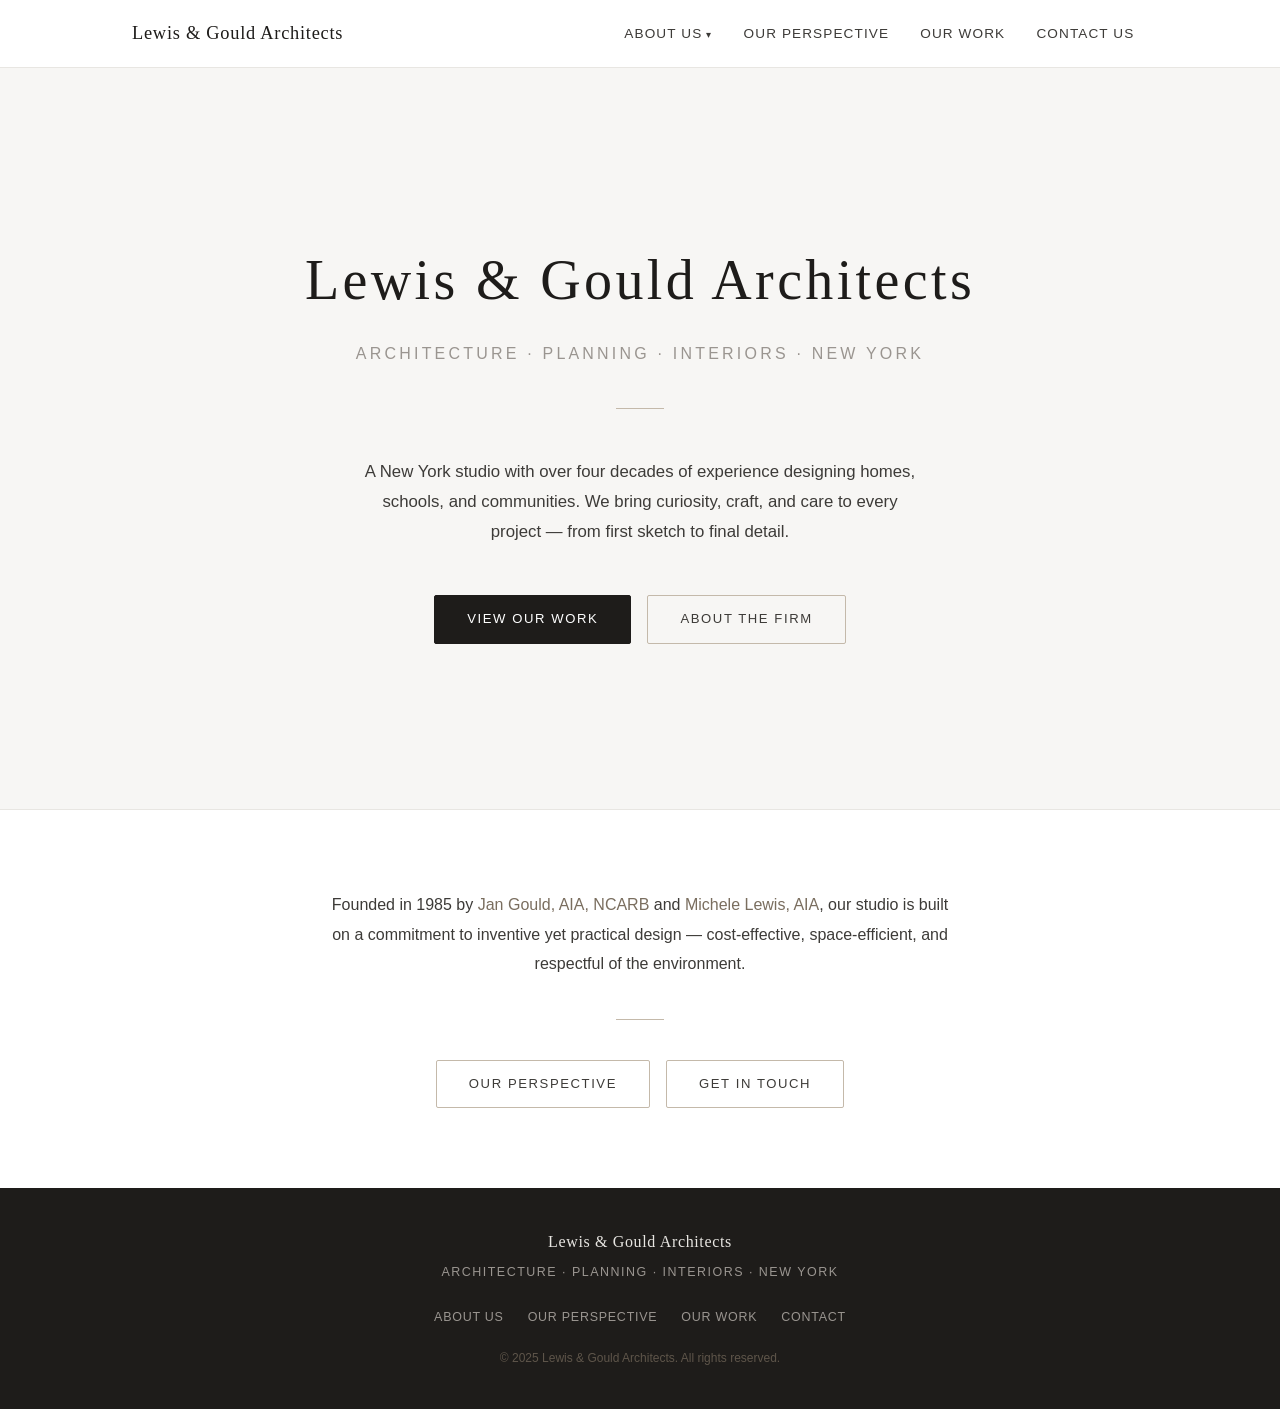
==== index.html @ 7f8e8198 "Initial commit — Lewis & Gould Architects static site" ====
<!DOCTYPE html>
<html lang="en">
<head>
  <meta charset="UTF-8" />
  <meta name="viewport" content="width=device-width, initial-scale=1.0" />
  <title>Lewis &amp; Gould Architects — New York</title>
  <meta name="description" content="Lewis and Gould Architects, Principals Michele Lewis and Jan Gould are registered architects designing in New York City, NY, and Westchester. Specializing in residential and commercial architecture and interior design." />
  <meta name="keywords" content="architecture, architects, new york architects, interior design, residential design, renovation, sustainable design, school design, affordable housing" />
  <link rel="stylesheet" href="css/style.css" />
</head>
<body>

  <!-- ===== HEADER ===== -->
  <header>
    <div class="nav-inner">
      <a href="index.html" class="site-logo">Lewis &amp; Gould Architects</a>

      <!-- Checkbox-hack mobile toggle — no JS required -->
      <input type="checkbox" id="nav-toggle" class="nav-toggle" aria-label="Toggle navigation" />
      <label for="nav-toggle" class="nav-toggle-label" aria-hidden="true">
        <span></span><span></span><span></span>
      </label>

      <nav aria-label="Main navigation">
        <ul>
          <li class="dropdown">
            <a href="aboutus.html" class="dropdown-toggle">About Us</a>
            <ul class="dropdown-menu">
              <li><a href="aboutus.html">Overview</a></li>
              <li><a href="aboutus_jan.html">Jan Gould</a></li>
              <li><a href="aboutus_michele.html">Michele Lewis</a></li>
              <li><a href="aboutus_publications.html">Publications</a></li>
            </ul>
          </li>
          <li><a href="ourperspective.html">Our Perspective</a></li>
          <li><a href="ourwork.html">Our Work</a></li>
          <li><a href="contactus.html">Contact Us</a></li>
        </ul>
      </nav>
    </div>
  </header>

  <!-- ===== HERO ===== -->
  <section class="hero">
    <h1 class="hero-firm-name">Lewis &amp; Gould Architects</h1>
    <p class="hero-tagline">Architecture &middot; Planning &middot; Interiors &middot; New York</p>
    <div class="hero-divider"></div>
    <p class="hero-intro">
      A New York studio with over four decades of experience designing homes, schools,
      and communities. We bring curiosity, craft, and care to every project — from
      first sketch to final detail.
    </p>
    <div class="btn-group">
      <a href="ourwork.html" class="btn btn-primary">View Our Work</a>
      <a href="aboutus.html" class="btn btn-outline">About the Firm</a>
    </div>
  </section>

  <!-- ===== BRIEF INTRO STRIP ===== -->
  <section style="padding: 5rem 2rem; background-color: var(--color-white);">
    <div class="content-block text-center">
      <p>
        Founded in 1985 by <a href="aboutus_jan.html">Jan Gould, AIA, NCARB</a> and
        <a href="aboutus_michele.html">Michele Lewis, AIA</a>, our studio is built on a
        commitment to inventive yet practical design — cost-effective, space-efficient,
        and respectful of the environment.
      </p>
      <div class="section-rule"></div>
      <div class="btn-group">
        <a href="ourperspective.html" class="btn btn-outline">Our Perspective</a>
        <a href="contactus.html" class="btn btn-outline">Get in Touch</a>
      </div>
    </div>
  </section>

  <!-- ===== FOOTER ===== -->
  <footer>
    <div class="footer-inner">
      <p class="footer-firm">Lewis &amp; Gould Architects</p>
      <p class="footer-tagline">Architecture &middot; Planning &middot; Interiors &middot; New York</p>
      <ul class="footer-links">
        <li><a href="aboutus.html">About Us</a></li>
        <li><a href="ourperspective.html">Our Perspective</a></li>
        <li><a href="ourwork.html">Our Work</a></li>
        <li><a href="contactus.html">Contact</a></li>
      </ul>
      <p class="footer-copy">&copy; 2025 Lewis &amp; Gould Architects. All rights reserved.</p>
    </div>
  </footer>

</body>
</html>
---- css/style.css ----
/* ============================================================
   Lewis & Gould Architects — Main Stylesheet
   ============================================================ */

/* ---------- Reset & Base ---------- */
*, *::before, *::after {
  box-sizing: border-box;
  margin: 0;
  padding: 0;
}

:root {
  --color-white:      #ffffff;
  --color-off-white:  #f7f6f4;
  --color-light-gray: #e8e6e2;
  --color-mid-gray:   #9a9590;
  --color-dark-gray:  #3d3b38;
  --color-near-black: #1e1c1a;
  --color-accent:     #7a6e5f;   /* warm muted brown — earthy, architectural */
  --color-accent-lt:  #c4b9aa;

  --font-serif:   'Georgia', 'Times New Roman', serif;
  --font-sans:    'Helvetica Neue', 'Arial', sans-serif;

  --max-width:    1080px;
  --nav-height:   68px;
  --transition:   0.2s ease;
}

html {
  font-size: 16px;
  scroll-behavior: smooth;
}

body {
  font-family: var(--font-sans);
  color: var(--color-dark-gray);
  background-color: var(--color-white);
  line-height: 1.7;
  -webkit-font-smoothing: antialiased;
}

img {
  display: block;
  max-width: 100%;
  height: auto;
}

a {
  color: var(--color-accent);
  text-decoration: none;
  transition: color var(--transition);
}

a:hover {
  color: var(--color-near-black);
}

/* ---------- Layout ---------- */
.container {
  max-width: var(--max-width);
  margin: 0 auto;
  padding: 0 2rem;
}

/* ---------- Header & Navigation ---------- */
header {
  position: sticky;
  top: 0;
  z-index: 100;
  background-color: var(--color-white);
  border-bottom: 1px solid var(--color-light-gray);
  height: var(--nav-height);
}

.nav-inner {
  max-width: var(--max-width);
  margin: 0 auto;
  padding: 0 2rem;
  height: 100%;
  display: flex;
  align-items: center;
  justify-content: space-between;
}

.site-logo {
  font-family: var(--font-serif);
  font-size: 1.15rem;
  font-weight: normal;
  letter-spacing: 0.04em;
  color: var(--color-near-black);
  text-decoration: none;
  white-space: nowrap;
}

.site-logo:hover {
  color: var(--color-accent);
}

/* Main nav */
nav {
  display: flex;
  align-items: center;
  gap: 0.25rem;
}

nav > ul {
  display: flex;
  list-style: none;
  gap: 0.25rem;
  align-items: center;
}

nav > ul > li {
  position: relative;
}

nav > ul > li > a {
  display: block;
  padding: 0.5rem 0.85rem;
  font-size: 0.85rem;
  letter-spacing: 0.08em;
  text-transform: uppercase;
  color: var(--color-dark-gray);
  border-radius: 2px;
  transition: color var(--transition), background-color var(--transition);
}

nav > ul > li > a:hover,
nav > ul > li > a.active {
  color: var(--color-near-black);
  background-color: var(--color-off-white);
}

/* Dropdown */
.dropdown {
  position: relative;
}

.dropdown-toggle::after {
  content: ' ▾';
  font-size: 0.65rem;
  vertical-align: middle;
}

.dropdown-menu {
  display: none;
  position: absolute;
  top: calc(100% + 4px);
  left: 0;
  background-color: var(--color-white);
  border: 1px solid var(--color-light-gray);
  border-radius: 3px;
  min-width: 160px;
  box-shadow: 0 4px 16px rgba(0,0,0,0.08);
  list-style: none;
  z-index: 200;
  padding: 0.35rem 0;
}

.dropdown-menu li a {
  display: block;
  padding: 0.5rem 1rem;
  font-size: 0.82rem;
  letter-spacing: 0.05em;
  text-transform: uppercase;
  color: var(--color-dark-gray);
  white-space: nowrap;
  transition: background-color var(--transition);
}

.dropdown-menu li a:hover {
  background-color: var(--color-off-white);
  color: var(--color-near-black);
}

/* Show dropdown on hover via CSS — no JS needed */
.dropdown:hover .dropdown-menu,
.dropdown:focus-within .dropdown-menu {
  display: block;
}

/* Mobile menu toggle (checkbox hack) */
.nav-toggle {
  display: none;
}

.nav-toggle-label {
  display: none;
  cursor: pointer;
  flex-direction: column;
  gap: 5px;
  padding: 6px;
}

.nav-toggle-label span {
  display: block;
  width: 24px;
  height: 2px;
  background-color: var(--color-dark-gray);
  transition: transform var(--transition), opacity var(--transition);
}

/* ---------- Page Hero (home) ---------- */
.hero {
  display: flex;
  flex-direction: column;
  align-items: center;
  justify-content: center;
  text-align: center;
  min-height: calc(90vh - var(--nav-height));
  padding: 4rem 2rem;
  background-color: var(--color-off-white);
  border-bottom: 1px solid var(--color-light-gray);
}

.hero-firm-name {
  font-family: var(--font-serif);
  font-size: clamp(2rem, 5vw, 3.5rem);
  font-weight: normal;
  letter-spacing: 0.06em;
  color: var(--color-near-black);
  margin-bottom: 0.75rem;
}

.hero-tagline {
  font-size: clamp(0.85rem, 2vw, 1rem);
  letter-spacing: 0.2em;
  text-transform: uppercase;
  color: var(--color-mid-gray);
  margin-bottom: 2.5rem;
}

.hero-intro {
  max-width: 560px;
  font-size: 1.05rem;
  color: var(--color-dark-gray);
  margin-bottom: 3rem;
  line-height: 1.8;
}

.hero-divider {
  width: 48px;
  height: 1px;
  background-color: var(--color-accent-lt);
  margin: 0 auto 3rem;
}

.btn-group {
  display: flex;
  gap: 1rem;
  flex-wrap: wrap;
  justify-content: center;
}

.btn {
  display: inline-block;
  padding: 0.75rem 2rem;
  font-size: 0.82rem;
  letter-spacing: 0.12em;
  text-transform: uppercase;
  border-radius: 2px;
  transition: background-color var(--transition), color var(--transition), border-color var(--transition);
}

.btn-primary {
  background-color: var(--color-near-black);
  color: var(--color-white);
  border: 1px solid var(--color-near-black);
}

.btn-primary:hover {
  background-color: var(--color-accent);
  border-color: var(--color-accent);
  color: var(--color-white);
}

.btn-outline {
  background-color: transparent;
  color: var(--color-dark-gray);
  border: 1px solid var(--color-accent-lt);
}

.btn-outline:hover {
  border-color: var(--color-dark-gray);
  color: var(--color-near-black);
}

/* ---------- Page Header (interior pages) ---------- */
.page-header {
  padding: 4rem 2rem 3rem;
  background-color: var(--color-off-white);
  border-bottom: 1px solid var(--color-light-gray);
  text-align: center;
}

.page-header h1 {
  font-family: var(--font-serif);
  font-size: clamp(1.6rem, 4vw, 2.5rem);
  font-weight: normal;
  letter-spacing: 0.04em;
  color: var(--color-near-black);
  margin-bottom: 0.5rem;
}

.page-header .subtitle {
  font-size: 0.85rem;
  letter-spacing: 0.14em;
  text-transform: uppercase;
  color: var(--color-mid-gray);
}

/* ---------- Main Content ---------- */
main {
  padding: 4rem 0;
}

.content-block {
  max-width: 700px;
  margin: 0 auto;
  padding: 0 2rem;
}

.content-block p {
  margin-bottom: 1.4rem;
  font-size: 1rem;
  line-height: 1.85;
}

.content-block p:last-child {
  margin-bottom: 0;
}

.content-block .attribution {
  font-style: italic;
  color: var(--color-mid-gray);
  margin-top: 2rem;
  font-size: 0.95rem;
}

.section-rule {
  width: 48px;
  height: 1px;
  background-color: var(--color-accent-lt);
  margin: 2.5rem auto;
}

/* ---------- About Sub-nav ---------- */
.sub-nav {
  background-color: var(--color-white);
  border-bottom: 1px solid var(--color-light-gray);
  padding: 0 2rem;
}

.sub-nav ul {
  display: flex;
  list-style: none;
  gap: 0;
  max-width: var(--max-width);
  margin: 0 auto;
  overflow-x: auto;
}

.sub-nav ul li a {
  display: block;
  padding: 0.85rem 1.1rem;
  font-size: 0.8rem;
  letter-spacing: 0.08em;
  text-transform: uppercase;
  color: var(--color-mid-gray);
  border-bottom: 2px solid transparent;
  white-space: nowrap;
  transition: color var(--transition), border-color var(--transition);
}

.sub-nav ul li a:hover,
.sub-nav ul li a.active {
  color: var(--color-near-black);
  border-bottom-color: var(--color-accent);
}

/* ---------- Bio Page ---------- */
.bio-layout {
  display: grid;
  grid-template-columns: 260px 1fr;
  gap: 3rem;
  max-width: var(--max-width);
  margin: 0 auto;
  padding: 0 2rem;
}

.bio-photo img {
  width: 100%;
  aspect-ratio: 3 / 4;
  object-fit: cover;
  background-color: var(--color-light-gray);
}

.bio-photo .photo-placeholder {
  width: 100%;
  aspect-ratio: 3 / 4;
  background-color: var(--color-light-gray);
  display: flex;
  align-items: center;
  justify-content: center;
  color: var(--color-mid-gray);
  font-size: 0.8rem;
  letter-spacing: 0.06em;
  text-align: center;
  padding: 1rem;
}

.bio-text h2 {
  font-family: var(--font-serif);
  font-size: 1.6rem;
  font-weight: normal;
  color: var(--color-near-black);
  margin-bottom: 0.25rem;
}

.bio-text .bio-title {
  font-size: 0.82rem;
  letter-spacing: 0.12em;
  text-transform: uppercase;
  color: var(--color-mid-gray);
  margin-bottom: 2rem;
}

.bio-text p {
  font-size: 1rem;
  line-height: 1.85;
  margin-bottom: 1.2rem;
  color: var(--color-dark-gray);
}

.placeholder-note {
  font-style: italic;
  color: var(--color-mid-gray);
}

/* ---------- Portfolio Grid ---------- */
.portfolio-note {
  text-align: center;
  font-style: italic;
  color: var(--color-mid-gray);
  margin-bottom: 2.5rem;
  font-size: 0.95rem;
}

.portfolio-grid {
  display: grid;
  grid-template-columns: repeat(3, 1fr);
  gap: 1.5rem;
  max-width: var(--max-width);
  margin: 0 auto;
  padding: 0 2rem;
}

.portfolio-item {
  display: flex;
  flex-direction: column;
}

.portfolio-item img {
  width: 100%;
  aspect-ratio: 4 / 3;
  object-fit: cover;
  background-color: var(--color-light-gray);
  transition: opacity var(--transition);
}

.portfolio-item img:hover {
  opacity: 0.88;
}

.img-placeholder {
  width: 100%;
  aspect-ratio: 4 / 3;
  background-color: var(--color-light-gray);
  display: flex;
  align-items: center;
  justify-content: center;
  color: var(--color-mid-gray);
  font-size: 0.75rem;
  letter-spacing: 0.04em;
}

.portfolio-caption {
  padding: 0.75rem 0 0;
}

.portfolio-caption .project-name {
  font-size: 0.88rem;
  font-weight: 600;
  color: var(--color-near-black);
  letter-spacing: 0.02em;
  margin-bottom: 0.15rem;
}

.portfolio-caption .project-type {
  font-size: 0.78rem;
  letter-spacing: 0.06em;
  text-transform: uppercase;
  color: var(--color-mid-gray);
}

/* ---------- Contact Page ---------- */
.contact-layout {
  display: grid;
  grid-template-columns: 1fr 1.6fr;
  gap: 4rem;
  max-width: var(--max-width);
  margin: 0 auto;
  padding: 0 2rem;
}

.contact-info h2 {
  font-family: var(--font-serif);
  font-size: 1.3rem;
  font-weight: normal;
  color: var(--color-near-black);
  margin-bottom: 1.2rem;
}

.contact-info address {
  font-style: normal;
  font-size: 0.95rem;
  line-height: 1.9;
  color: var(--color-dark-gray);
}

.contact-info .contact-note {
  margin-top: 1.5rem;
  font-size: 0.88rem;
  color: var(--color-mid-gray);
  font-style: italic;
}

/* Form */
.contact-form {
  display: flex;
  flex-direction: column;
  gap: 1.1rem;
}

.form-group {
  display: flex;
  flex-direction: column;
  gap: 0.35rem;
}

.form-group label {
  font-size: 0.78rem;
  letter-spacing: 0.1em;
  text-transform: uppercase;
  color: var(--color-mid-gray);
}

.form-group input,
.form-group textarea,
.form-group select {
  width: 100%;
  padding: 0.7rem 0.9rem;
  font-family: var(--font-sans);
  font-size: 0.95rem;
  color: var(--color-near-black);
  background-color: var(--color-white);
  border: 1px solid var(--color-light-gray);
  border-radius: 2px;
  outline: none;
  transition: border-color var(--transition);
}

.form-group input:focus,
.form-group textarea:focus {
  border-color: var(--color-accent);
}

.form-group textarea {
  min-height: 160px;
  resize: vertical;
}

.form-submit-area {
  display: flex;
  align-items: center;
  gap: 1.5rem;
  flex-wrap: wrap;
}

.form-note {
  font-size: 0.8rem;
  color: var(--color-mid-gray);
  font-style: italic;
}

/* ---------- Footer ---------- */
footer {
  background-color: var(--color-near-black);
  color: var(--color-mid-gray);
  padding: 2.5rem 2rem;
  text-align: center;
}

.footer-inner {
  max-width: var(--max-width);
  margin: 0 auto;
}

footer .footer-firm {
  font-family: var(--font-serif);
  font-size: 1rem;
  color: var(--color-light-gray);
  margin-bottom: 0.4rem;
  letter-spacing: 0.04em;
}

footer .footer-tagline {
  font-size: 0.78rem;
  letter-spacing: 0.12em;
  text-transform: uppercase;
  color: var(--color-mid-gray);
  margin-bottom: 1.2rem;
}

footer .footer-links {
  display: flex;
  justify-content: center;
  gap: 1.5rem;
  list-style: none;
  flex-wrap: wrap;
  margin-bottom: 1.2rem;
}

footer .footer-links a {
  font-size: 0.78rem;
  letter-spacing: 0.06em;
  text-transform: uppercase;
  color: var(--color-mid-gray);
  transition: color var(--transition);
}

footer .footer-links a:hover {
  color: var(--color-light-gray);
}

footer .footer-copy {
  font-size: 0.75rem;
  color: var(--color-accent);
  opacity: 0.7;
}

/* ---------- Utility ---------- */
.text-center { text-align: center; }

.mt-1 { margin-top: 0.5rem; }
.mt-2 { margin-top: 1rem; }
.mt-3 { margin-top: 1.5rem; }
.mt-4 { margin-top: 2rem; }

/* ---------- Responsive ---------- */
@media (max-width: 768px) {
  /* Mobile nav */
  .nav-toggle-label {
    display: flex;
  }

  nav {
    position: absolute;
    top: var(--nav-height);
    left: 0;
    right: 0;
    background-color: var(--color-white);
    border-bottom: 1px solid var(--color-light-gray);
    padding: 0.5rem 0 1rem;
    display: none;
    flex-direction: column;
    align-items: stretch;
    box-shadow: 0 4px 16px rgba(0,0,0,0.06);
  }

  .nav-toggle:checked ~ nav {
    display: flex;
  }

  nav > ul {
    flex-direction: column;
    gap: 0;
    width: 100%;
  }

  nav > ul > li > a {
    padding: 0.75rem 1.5rem;
    border-radius: 0;
  }

  /* Mobile dropdown — always show */
  .dropdown-menu {
    display: block;
    position: static;
    border: none;
    box-shadow: none;
    border-left: 2px solid var(--color-light-gray);
    margin-left: 2rem;
    padding: 0;
    background: transparent;
    min-width: 0;
  }

  .dropdown-menu li a {
    padding: 0.5rem 1rem;
    font-size: 0.8rem;
  }

  /* Bio layout stacks */
  .bio-layout {
    grid-template-columns: 1fr;
  }

  .bio-photo img,
  .bio-photo .photo-placeholder {
    max-width: 260px;
  }

  /* Portfolio: 1 column on mobile */
  .portfolio-grid {
    grid-template-columns: 1fr;
  }

  /* Contact: stacks */
  .contact-layout {
    grid-template-columns: 1fr;
    gap: 2.5rem;
  }

  /* Sub-nav scrollable */
  .sub-nav ul {
    flex-wrap: nowrap;
  }
}

@media (min-width: 769px) and (max-width: 1024px) {
  /* Portfolio: 2 columns on tablet */
  .portfolio-grid {
    grid-template-columns: repeat(2, 1fr);
  }
}
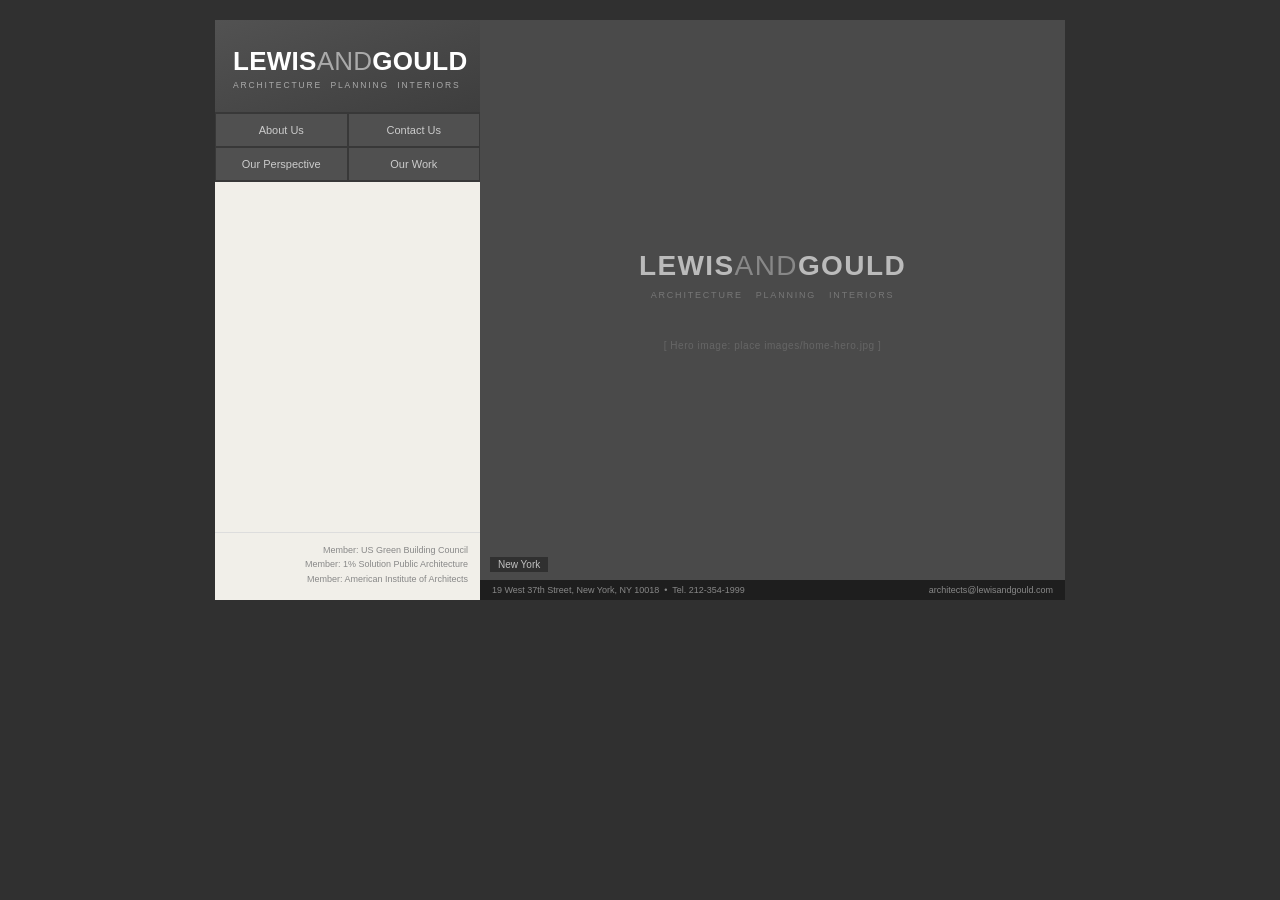
==== commit 9b4dec13: "[UPDATE] Align designs" ====
--- a/index.html
+++ b/index.html
@@ -3,90 +3,64 @@
 <head>
   <meta charset="UTF-8" />
   <meta name="viewport" content="width=device-width, initial-scale=1.0" />
-  <title>Lewis &amp; Gould Architects — New York</title>
+  <title>Lewis and Gould Architects: Architecture, Planning, Interiors: New York, NY, USA, Manhattan, Westchester, New York Architects</title>
   <meta name="description" content="Lewis and Gould Architects, Principals Michele Lewis and Jan Gould are registered architects designing in New York City, NY, and Westchester. Specializing in residential and commercial architecture and interior design." />
-  <meta name="keywords" content="architecture, architects, new york architects, interior design, residential design, renovation, sustainable design, school design, affordable housing" />
+  <meta name="keywords" content="architecture, architects, new york architects, architectural firm, new york, preservation, design, urban planning, interior design, residential design, house design, houses, building, corporate architecture, interiors, master planning, sustainable, sustainability, green design, problem solving, attention to detail" />
   <link rel="stylesheet" href="css/style.css" />
 </head>
 <body>
 
-  <!-- ===== HEADER ===== -->
-  <header>
-    <div class="nav-inner">
-      <a href="index.html" class="site-logo">Lewis &amp; Gould Architects</a>
+<div class="site-wrapper">
 
-      <!-- Checkbox-hack mobile toggle — no JS required -->
-      <input type="checkbox" id="nav-toggle" class="nav-toggle" aria-label="Toggle navigation" />
-      <label for="nav-toggle" class="nav-toggle-label" aria-hidden="true">
-        <span></span><span></span><span></span>
-      </label>
+  <!-- ===== SIDEBAR ===== -->
+  <aside class="sidebar">
+    <div class="logo-area">
+      <a href="index.html" class="logo-link">
+        <div class="logo-wordmark"><span class="logo-lewis">LEWIS</span><span class="logo-and">AND</span><span class="logo-gould">GOULD</span></div>
+        <div class="logo-sub">Architecture&nbsp;&nbsp;Planning&nbsp;&nbsp;Interiors</div>
+      </a>
+    </div>
 
-      <nav aria-label="Main navigation">
-        <ul>
-          <li class="dropdown">
-            <a href="aboutus.html" class="dropdown-toggle">About Us</a>
-            <ul class="dropdown-menu">
-              <li><a href="aboutus.html">Overview</a></li>
-              <li><a href="aboutus_jan.html">Jan Gould</a></li>
-              <li><a href="aboutus_michele.html">Michele Lewis</a></li>
-              <li><a href="aboutus_publications.html">Publications</a></li>
-            </ul>
-          </li>
-          <li><a href="ourperspective.html">Our Perspective</a></li>
-          <li><a href="ourwork.html">Our Work</a></li>
-          <li><a href="contactus.html">Contact Us</a></li>
-        </ul>
-      </nav>
+    <nav class="main-nav" aria-label="Main">
+      <a href="aboutus.html">About Us</a>
+      <a href="contactus.html">Contact Us</a>
+      <a href="ourperspective.html">Our Perspective</a>
+      <a href="ourwork.html">Our Work</a>
+    </nav>
+
+    <div class="sub-nav"><!-- no sub-nav on home --></div>
+
+    <div class="sidebar-bottom">
+      Member: US Green Building Council<br />
+      Member: 1% Solution Public Architecture<br />
+      Member: American Institute of Architects
     </div>
-  </header>
+  </aside>
 
-  <!-- ===== HERO ===== -->
-  <section class="hero">
-    <h1 class="hero-firm-name">Lewis &amp; Gould Architects</h1>
-    <p class="hero-tagline">Architecture &middot; Planning &middot; Interiors &middot; New York</p>
-    <div class="hero-divider"></div>
-    <p class="hero-intro">
-      A New York studio with over four decades of experience designing homes, schools,
-      and communities. We bring curiosity, craft, and care to every project — from
-      first sketch to final detail.
-    </p>
-    <div class="btn-group">
-      <a href="ourwork.html" class="btn btn-primary">View Our Work</a>
-      <a href="aboutus.html" class="btn btn-outline">About the Firm</a>
+  <!-- ===== MAIN CONTENT ===== -->
+  <main class="main-content">
+
+    <div class="hero-panel">
+      <!-- Drop your hero image here as images/home-hero.jpg -->
+      <img src="images/home-hero.jpg" alt="Lewis and Gould Architects — New York"
+           onerror="this.style.display='none';this.nextElementSibling.style.display='flex'" />
+      <div class="hero-img-placeholder" style="display:none;">
+        <div style="text-align:center;">
+          <p style="font-size:28px; font-weight:bold; color:#bbb; letter-spacing:0.05em; margin-bottom:8px;">LEWIS<span style="font-weight:400;color:#888;">AND</span>GOULD</p>
+          <p style="font-size:9px; letter-spacing:0.2em; color:#777; text-transform:uppercase;">Architecture &nbsp; Planning &nbsp; Interiors</p>
+          <p style="margin-top:40px; font-size:10px; color:#666;">[ Hero image: place images/home-hero.jpg ]</p>
+        </div>
+      </div>
+      <div class="hero-caption">New York</div>
     </div>
-  </section>
 
-  <!-- ===== BRIEF INTRO STRIP ===== -->
-  <section style="padding: 5rem 2rem; background-color: var(--color-white);">
-    <div class="content-block text-center">
-      <p>
-        Founded in 1985 by <a href="aboutus_jan.html">Jan Gould, AIA, NCARB</a> and
-        <a href="aboutus_michele.html">Michele Lewis, AIA</a>, our studio is built on a
-        commitment to inventive yet practical design — cost-effective, space-efficient,
-        and respectful of the environment.
-      </p>
-      <div class="section-rule"></div>
-      <div class="btn-group">
-        <a href="ourperspective.html" class="btn btn-outline">Our Perspective</a>
-        <a href="contactus.html" class="btn btn-outline">Get in Touch</a>
-      </div>
-    </div>
-  </section>
+    <footer class="site-footer">
+      <p>19 West 37th Street, New York, NY 10018 &nbsp;&bull;&nbsp; Tel. 212-354-1999</p>
+      <p><a href="mailto:architects@lewisandgould.com">architects@lewisandgould.com</a></p>
+    </footer>
 
-  <!-- ===== FOOTER ===== -->
-  <footer>
-    <div class="footer-inner">
-      <p class="footer-firm">Lewis &amp; Gould Architects</p>
-      <p class="footer-tagline">Architecture &middot; Planning &middot; Interiors &middot; New York</p>
-      <ul class="footer-links">
-        <li><a href="aboutus.html">About Us</a></li>
-        <li><a href="ourperspective.html">Our Perspective</a></li>
-        <li><a href="ourwork.html">Our Work</a></li>
-        <li><a href="contactus.html">Contact</a></li>
-      </ul>
-      <p class="footer-copy">&copy; 2025 Lewis &amp; Gould Architects. All rights reserved.</p>
-    </div>
-  </footer>
+  </main>
 
+</div>
 </body>
 </html>
--- a/css/style.css
+++ b/css/style.css
@@ -1,747 +1,455 @@
 /* ============================================================
-   Lewis & Gould Architects — Main Stylesheet
+   Lewis & Gould Architects — Stylesheet (matches original site)
    ============================================================ */
 
-/* ---------- Reset & Base ---------- */
-*, *::before, *::after {
-  box-sizing: border-box;
-  margin: 0;
-  padding: 0;
-}
-
+*, *::before, *::after { box-sizing: border-box; margin: 0; padding: 0; }
+
+/* ---------- Variables ---------- */
 :root {
-  --color-white:      #ffffff;
-  --color-off-white:  #f7f6f4;
-  --color-light-gray: #e8e6e2;
-  --color-mid-gray:   #9a9590;
-  --color-dark-gray:  #3d3b38;
-  --color-near-black: #1e1c1a;
-  --color-accent:     #7a6e5f;   /* warm muted brown — earthy, architectural */
-  --color-accent-lt:  #c4b9aa;
-
-  --font-serif:   'Georgia', 'Times New Roman', serif;
-  --font-sans:    'Helvetica Neue', 'Arial', sans-serif;
-
-  --max-width:    1080px;
-  --nav-height:   68px;
-  --transition:   0.2s ease;
-}
-
-html {
-  font-size: 16px;
-  scroll-behavior: smooth;
+  --bg:            #303030;
+  --sidebar-bg:    #424242;
+  --logo-bg:       #4a4a4a;
+  --nav-bg:        #505050;
+  --nav-active-bg: #686868;
+  --nav-border:    #383838;
+  --subnav-bg:     #f1efe9;
+  --subnav-text:   #666666;
+  --subnav-active: #333333;
+  --panel-bg:      #c8dce6;
+  --panel-text:    #444444;
+  --font:          Arial, Helvetica, sans-serif;
+  --sidebar-w:     265px;
+}
+
+html, body {
+  height: 100%;
+  font-family: var(--font);
+  background-color: var(--bg);
+  color: var(--panel-text);
+  -webkit-font-smoothing: antialiased;
 }
 
 body {
-  font-family: var(--font-sans);
-  color: var(--color-dark-gray);
-  background-color: var(--color-white);
-  line-height: 1.7;
-  -webkit-font-smoothing: antialiased;
-}
-
-img {
+  display: flex;
+  justify-content: center;
+  align-items: flex-start;
+  min-height: 100vh;
+  padding: 20px 0;
+}
+
+a { text-decoration: none; }
+
+img { display: block; }
+
+/* ---------- Site wrapper ---------- */
+.site-wrapper {
+  width: 850px;
+  display: flex;
+  min-height: 580px;
+  background-color: var(--sidebar-bg);
+}
+
+/* ================================================
+   SIDEBAR
+   ================================================ */
+.sidebar {
+  width: var(--sidebar-w);
+  flex-shrink: 0;
+  display: flex;
+  flex-direction: column;
+  background-color: var(--sidebar-bg);
+}
+
+/* --- Logo --- */
+.logo-area {
+  background: linear-gradient(160deg, #525252 0%, #464646 60%, #3e3e3e 100%);
+  padding: 28px 18px 22px;
+  flex-shrink: 0;
+}
+
+.logo-link {
   display: block;
-  max-width: 100%;
-  height: auto;
-}
-
-a {
-  color: var(--color-accent);
-  text-decoration: none;
-  transition: color var(--transition);
-}
-
-a:hover {
-  color: var(--color-near-black);
-}
-
-/* ---------- Layout ---------- */
-.container {
-  max-width: var(--max-width);
-  margin: 0 auto;
-  padding: 0 2rem;
-}
-
-/* ---------- Header & Navigation ---------- */
-header {
-  position: sticky;
-  top: 0;
-  z-index: 100;
-  background-color: var(--color-white);
-  border-bottom: 1px solid var(--color-light-gray);
-  height: var(--nav-height);
-}
-
-.nav-inner {
-  max-width: var(--max-width);
-  margin: 0 auto;
-  padding: 0 2rem;
-  height: 100%;
-  display: flex;
-  align-items: center;
-  justify-content: space-between;
-}
-
-.site-logo {
-  font-family: var(--font-serif);
-  font-size: 1.15rem;
-  font-weight: normal;
-  letter-spacing: 0.04em;
-  color: var(--color-near-black);
-  text-decoration: none;
-  white-space: nowrap;
-}
-
-.site-logo:hover {
-  color: var(--color-accent);
-}
-
-/* Main nav */
-nav {
-  display: flex;
-  align-items: center;
-  gap: 0.25rem;
-}
-
-nav > ul {
-  display: flex;
-  list-style: none;
-  gap: 0.25rem;
-  align-items: center;
-}
-
-nav > ul > li {
-  position: relative;
-}
-
-nav > ul > li > a {
-  display: block;
-  padding: 0.5rem 0.85rem;
-  font-size: 0.85rem;
-  letter-spacing: 0.08em;
+  line-height: 1;
+}
+
+.logo-wordmark {
+  font-size: 26px;
+  font-weight: bold;
+  letter-spacing: 0.01em;
+  color: #fff;
+  line-height: 1;
+}
+
+.logo-and {
+  font-weight: 400;
+  color: #aaa;
+}
+
+.logo-sub {
+  font-size: 8.5px;
+  letter-spacing: 0.22em;
+  color: #aaa;
+  margin-top: 7px;
   text-transform: uppercase;
-  color: var(--color-dark-gray);
-  border-radius: 2px;
-  transition: color var(--transition), background-color var(--transition);
-}
-
-nav > ul > li > a:hover,
-nav > ul > li > a.active {
-  color: var(--color-near-black);
-  background-color: var(--color-off-white);
-}
-
-/* Dropdown */
-.dropdown {
-  position: relative;
-}
-
-.dropdown-toggle::after {
-  content: ' ▾';
-  font-size: 0.65rem;
-  vertical-align: middle;
-}
-
-.dropdown-menu {
-  display: none;
-  position: absolute;
-  top: calc(100% + 4px);
-  left: 0;
-  background-color: var(--color-white);
-  border: 1px solid var(--color-light-gray);
-  border-radius: 3px;
-  min-width: 160px;
-  box-shadow: 0 4px 16px rgba(0,0,0,0.08);
-  list-style: none;
-  z-index: 200;
-  padding: 0.35rem 0;
-}
-
-.dropdown-menu li a {
-  display: block;
-  padding: 0.5rem 1rem;
-  font-size: 0.82rem;
-  letter-spacing: 0.05em;
-  text-transform: uppercase;
-  color: var(--color-dark-gray);
-  white-space: nowrap;
-  transition: background-color var(--transition);
-}
-
-.dropdown-menu li a:hover {
-  background-color: var(--color-off-white);
-  color: var(--color-near-black);
-}
-
-/* Show dropdown on hover via CSS — no JS needed */
-.dropdown:hover .dropdown-menu,
-.dropdown:focus-within .dropdown-menu {
-  display: block;
-}
-
-/* Mobile menu toggle (checkbox hack) */
-.nav-toggle {
-  display: none;
-}
-
-.nav-toggle-label {
-  display: none;
-  cursor: pointer;
-  flex-direction: column;
-  gap: 5px;
-  padding: 6px;
-}
-
-.nav-toggle-label span {
-  display: block;
-  width: 24px;
-  height: 2px;
-  background-color: var(--color-dark-gray);
-  transition: transform var(--transition), opacity var(--transition);
-}
-
-/* ---------- Page Hero (home) ---------- */
-.hero {
-  display: flex;
-  flex-direction: column;
+}
+
+/* --- Main 2×2 nav grid --- */
+.main-nav {
+  display: grid;
+  grid-template-columns: 1fr 1fr;
+  border-top: 1px solid var(--nav-border);
+  border-bottom: 1px solid var(--nav-border);
+  flex-shrink: 0;
+}
+
+.main-nav a {
+  display: flex;
   align-items: center;
   justify-content: center;
+  padding: 10px 5px;
+  font-size: 11px;
+  color: #ccc;
+  background-color: var(--nav-bg);
+  border: 1px solid var(--nav-border);
   text-align: center;
-  min-height: calc(90vh - var(--nav-height));
-  padding: 4rem 2rem;
-  background-color: var(--color-off-white);
-  border-bottom: 1px solid var(--color-light-gray);
-}
-
-.hero-firm-name {
-  font-family: var(--font-serif);
-  font-size: clamp(2rem, 5vw, 3.5rem);
-  font-weight: normal;
-  letter-spacing: 0.06em;
-  color: var(--color-near-black);
-  margin-bottom: 0.75rem;
-}
-
-.hero-tagline {
-  font-size: clamp(0.85rem, 2vw, 1rem);
-  letter-spacing: 0.2em;
-  text-transform: uppercase;
-  color: var(--color-mid-gray);
-  margin-bottom: 2.5rem;
-}
-
-.hero-intro {
-  max-width: 560px;
-  font-size: 1.05rem;
-  color: var(--color-dark-gray);
-  margin-bottom: 3rem;
-  line-height: 1.8;
-}
-
-.hero-divider {
-  width: 48px;
-  height: 1px;
-  background-color: var(--color-accent-lt);
-  margin: 0 auto 3rem;
-}
-
-.btn-group {
-  display: flex;
-  gap: 1rem;
-  flex-wrap: wrap;
-  justify-content: center;
-}
-
-.btn {
-  display: inline-block;
-  padding: 0.75rem 2rem;
-  font-size: 0.82rem;
-  letter-spacing: 0.12em;
-  text-transform: uppercase;
-  border-radius: 2px;
-  transition: background-color var(--transition), color var(--transition), border-color var(--transition);
-}
-
-.btn-primary {
-  background-color: var(--color-near-black);
-  color: var(--color-white);
-  border: 1px solid var(--color-near-black);
-}
-
-.btn-primary:hover {
-  background-color: var(--color-accent);
-  border-color: var(--color-accent);
-  color: var(--color-white);
-}
-
-.btn-outline {
-  background-color: transparent;
-  color: var(--color-dark-gray);
-  border: 1px solid var(--color-accent-lt);
-}
-
-.btn-outline:hover {
-  border-color: var(--color-dark-gray);
-  color: var(--color-near-black);
-}
-
-/* ---------- Page Header (interior pages) ---------- */
-.page-header {
-  padding: 4rem 2rem 3rem;
-  background-color: var(--color-off-white);
-  border-bottom: 1px solid var(--color-light-gray);
-  text-align: center;
-}
-
-.page-header h1 {
-  font-family: var(--font-serif);
-  font-size: clamp(1.6rem, 4vw, 2.5rem);
-  font-weight: normal;
-  letter-spacing: 0.04em;
-  color: var(--color-near-black);
-  margin-bottom: 0.5rem;
-}
-
-.page-header .subtitle {
-  font-size: 0.85rem;
-  letter-spacing: 0.14em;
-  text-transform: uppercase;
-  color: var(--color-mid-gray);
-}
-
-/* ---------- Main Content ---------- */
-main {
-  padding: 4rem 0;
-}
-
-.content-block {
-  max-width: 700px;
-  margin: 0 auto;
-  padding: 0 2rem;
-}
-
-.content-block p {
-  margin-bottom: 1.4rem;
-  font-size: 1rem;
-  line-height: 1.85;
-}
-
-.content-block p:last-child {
-  margin-bottom: 0;
-}
-
-.content-block .attribution {
-  font-style: italic;
-  color: var(--color-mid-gray);
-  margin-top: 2rem;
-  font-size: 0.95rem;
-}
-
-.section-rule {
-  width: 48px;
-  height: 1px;
-  background-color: var(--color-accent-lt);
-  margin: 2.5rem auto;
-}
-
-/* ---------- About Sub-nav ---------- */
+  transition: background 0.15s, color 0.15s;
+}
+
+.main-nav a:hover {
+  background-color: #606060;
+  color: #fff;
+}
+
+.main-nav a.active {
+  background-color: var(--nav-active-bg);
+  color: #fff;
+  font-weight: bold;
+}
+
+/* --- Sub-nav (cream section) --- */
 .sub-nav {
-  background-color: var(--color-white);
-  border-bottom: 1px solid var(--color-light-gray);
-  padding: 0 2rem;
+  background-color: var(--subnav-bg);
+  flex: 1;
+  padding: 10px 0 6px;
 }
 
 .sub-nav ul {
-  display: flex;
   list-style: none;
-  gap: 0;
-  max-width: var(--max-width);
-  margin: 0 auto;
-  overflow-x: auto;
+}
+
+.sub-nav ul li {
+  line-height: 1;
 }
 
 .sub-nav ul li a {
   display: block;
-  padding: 0.85rem 1.1rem;
-  font-size: 0.8rem;
-  letter-spacing: 0.08em;
-  text-transform: uppercase;
-  color: var(--color-mid-gray);
-  border-bottom: 2px solid transparent;
-  white-space: nowrap;
-  transition: color var(--transition), border-color var(--transition);
-}
-
-.sub-nav ul li a:hover,
+  padding: 5px 14px 5px 6px;
+  font-size: 11px;
+  color: var(--subnav-text);
+  text-align: right;
+  transition: color 0.1s;
+}
+
+.sub-nav ul li a:hover {
+  color: #333;
+  text-decoration: underline;
+}
+
 .sub-nav ul li a.active {
-  color: var(--color-near-black);
-  border-bottom-color: var(--color-accent);
-}
-
-/* ---------- Bio Page ---------- */
-.bio-layout {
-  display: grid;
-  grid-template-columns: 260px 1fr;
-  gap: 3rem;
-  max-width: var(--max-width);
-  margin: 0 auto;
-  padding: 0 2rem;
-}
-
-.bio-photo img {
+  color: var(--subnav-active);
+  font-weight: bold;
+}
+
+/* Indented sub-items */
+.sub-nav ul li.sub-item a {
+  font-size: 10px;
+  color: #888;
+  padding-right: 22px;
+}
+
+.sub-nav ul li.sub-item a:hover {
+  color: #555;
+}
+
+/* Section label (not a link) */
+.sub-nav .section-label {
+  display: block;
+  padding: 5px 14px 5px 6px;
+  font-size: 11px;
+  color: var(--subnav-active);
+  font-weight: bold;
+  text-align: right;
+}
+
+/* --- Sidebar membership logos area --- */
+.sidebar-bottom {
+  background-color: var(--subnav-bg);
+  padding: 10px 12px 14px;
+  border-top: 1px solid #ddd;
+  text-align: right;
+  font-size: 9px;
+  color: #888;
+  line-height: 1.6;
+}
+
+/* ================================================
+   MAIN CONTENT AREA
+   ================================================ */
+.main-content {
+  flex: 1;
+  display: flex;
+  flex-direction: column;
+  min-width: 0;
+  background-color: #555;
+}
+
+/* Full-width image panel (home page) */
+.hero-panel {
+  position: relative;
+  flex: 1;
+  overflow: hidden;
+  background-color: #404040;
+}
+
+.hero-panel img {
   width: 100%;
-  aspect-ratio: 3 / 4;
+  height: 100%;
   object-fit: cover;
-  background-color: var(--color-light-gray);
-}
-
-.bio-photo .photo-placeholder {
+}
+
+.hero-img-placeholder {
   width: 100%;
-  aspect-ratio: 3 / 4;
-  background-color: var(--color-light-gray);
+  height: 100%;
+  min-height: 560px;
+  background-color: #4a4a4a;
   display: flex;
   align-items: center;
   justify-content: center;
-  color: var(--color-mid-gray);
-  font-size: 0.8rem;
-  letter-spacing: 0.06em;
-  text-align: center;
-  padding: 1rem;
-}
-
-.bio-text h2 {
-  font-family: var(--font-serif);
-  font-size: 1.6rem;
-  font-weight: normal;
-  color: var(--color-near-black);
-  margin-bottom: 0.25rem;
-}
-
-.bio-text .bio-title {
-  font-size: 0.82rem;
-  letter-spacing: 0.12em;
-  text-transform: uppercase;
-  color: var(--color-mid-gray);
-  margin-bottom: 2rem;
-}
-
-.bio-text p {
-  font-size: 1rem;
-  line-height: 1.85;
-  margin-bottom: 1.2rem;
-  color: var(--color-dark-gray);
-}
-
-.placeholder-note {
-  font-style: italic;
-  color: var(--color-mid-gray);
-}
-
-/* ---------- Portfolio Grid ---------- */
-.portfolio-note {
+  color: #888;
+  font-size: 11px;
+  letter-spacing: 0.05em;
+}
+
+.hero-caption {
+  position: absolute;
+  bottom: 8px;
+  left: 10px;
+  font-size: 10px;
+  color: rgba(255,255,255,0.7);
+  background: rgba(0,0,0,0.35);
+  padding: 2px 8px;
+}
+
+/* --- Split layout: image + text panel --- */
+.split-panels {
+  display: flex;
+  flex: 1;
+  min-height: 0;
+}
+
+.image-panel {
+  position: relative;
+  flex: 1;
+  overflow: hidden;
+  background-color: #3a3a3a;
+  min-height: 400px;
+}
+
+.image-panel img {
+  width: 100%;
+  height: 100%;
+  object-fit: cover;
+}
+
+.img-placeholder {
+  width: 100%;
+  height: 100%;
+  min-height: 400px;
+  background: linear-gradient(135deg, #555 0%, #3a3a3a 100%);
+  display: flex;
+  align-items: flex-end;
+  justify-content: flex-start;
+}
+
+/* Page title overlay on image */
+.page-title {
+  position: absolute;
+  bottom: 24px;
+  left: 18px;
+  line-height: 1;
+  pointer-events: none;
+  user-select: none;
+}
+
+.page-title .pt-small {
+  display: block;
+  font-size: 32px;
+  font-weight: 300;
+  color: rgba(255,255,255,0.82);
+  margin-bottom: -4px;
+  font-style: normal;
+}
+
+.page-title .pt-large {
+  display: block;
+  font-size: 68px;
+  font-weight: bold;
+  color: rgba(180,180,180,0.55);
+  line-height: 1;
+}
+
+.page-title.dark-overlay .pt-small { color: rgba(150,150,150,0.7); }
+.page-title.dark-overlay .pt-large { color: rgba(100,100,100,0.55); }
+
+.photo-caption {
+  position: absolute;
+  bottom: 8px;
+  left: 6px;
+  font-size: 9px;
+  color: rgba(255,255,255,0.65);
+  background: rgba(0,0,0,0.3);
+  padding: 2px 7px;
+}
+
+/* Right text panel */
+.text-panel {
+  width: 205px;
+  flex-shrink: 0;
+  background-color: var(--panel-bg);
+  padding: 18px 14px;
+  font-size: 11px;
+  color: var(--panel-text);
+  line-height: 1.65;
+  text-align: justify;
+  overflow-y: auto;
+}
+
+.text-panel p { margin-bottom: 11px; }
+.text-panel p:last-child { margin-bottom: 0; }
+
+.text-panel .attribution {
   text-align: center;
   font-style: italic;
-  color: var(--color-mid-gray);
-  margin-bottom: 2.5rem;
-  font-size: 0.95rem;
-}
-
-.portfolio-grid {
-  display: grid;
-  grid-template-columns: repeat(3, 1fr);
-  gap: 1.5rem;
-  max-width: var(--max-width);
-  margin: 0 auto;
-  padding: 0 2rem;
-}
-
-.portfolio-item {
-  display: flex;
-  flex-direction: column;
-}
-
-.portfolio-item img {
-  width: 100%;
-  aspect-ratio: 4 / 3;
+  margin-top: 14px;
+  color: #555;
+  font-size: 10.5px;
+}
+
+/* --- Full-width text area (below image or as a standalone) --- */
+.content-text-area {
+  background-color: var(--panel-bg);
+  padding: 22px 28px;
+  font-size: 12px;
+  color: var(--panel-text);
+  line-height: 1.7;
+  text-align: justify;
+}
+
+.content-text-area p { margin-bottom: 14px; }
+.content-text-area p:last-child { margin-bottom: 0; }
+
+/* --- Thumbnail strip --- */
+.thumb-strip {
+  display: flex;
+  height: 96px;
+  overflow: hidden;
+  flex-shrink: 0;
+}
+
+.thumb-strip img {
+  flex: 1 1 0;
+  height: 100%;
+  width: 0;
   object-fit: cover;
-  background-color: var(--color-light-gray);
-  transition: opacity var(--transition);
-}
-
-.portfolio-item img:hover {
-  opacity: 0.88;
-}
-
-.img-placeholder {
-  width: 100%;
-  aspect-ratio: 4 / 3;
-  background-color: var(--color-light-gray);
-  display: flex;
+}
+
+.thumb-strip .thumb-ph {
+  flex: 1 1 0;
+  height: 100%;
+  background-color: #888;
+}
+
+.thumb-strip .thumb-ph:nth-child(even) { background-color: #aaa; }
+.thumb-strip .thumb-ph:nth-child(3n)   { background-color: #7a7a7a; }
+
+/* ---- Contact page ---- */
+.contact-info-panel {
+  background-color: #c5d6df;
+  padding: 22px 28px;
+  font-size: 11.5px;
+  color: #333;
+  line-height: 1.8;
+  flex-shrink: 0;
+}
+
+.contact-row {
+  display: flex;
+  margin-bottom: 12px;
+}
+
+.contact-label {
+  width: 110px;
+  flex-shrink: 0;
+  font-weight: bold;
+  color: #444;
+}
+
+.contact-value a { color: #444; }
+.contact-value a:hover { text-decoration: underline; }
+
+/* ---- Footer ---- */
+.site-footer {
+  background-color: #1e1e1e;
+  padding: 5px 12px;
+  display: flex;
+  justify-content: space-between;
   align-items: center;
-  justify-content: center;
-  color: var(--color-mid-gray);
-  font-size: 0.75rem;
-  letter-spacing: 0.04em;
-}
-
-.portfolio-caption {
-  padding: 0.75rem 0 0;
-}
-
-.portfolio-caption .project-name {
-  font-size: 0.88rem;
-  font-weight: 600;
-  color: var(--color-near-black);
-  letter-spacing: 0.02em;
-  margin-bottom: 0.15rem;
-}
-
-.portfolio-caption .project-type {
-  font-size: 0.78rem;
-  letter-spacing: 0.06em;
-  text-transform: uppercase;
-  color: var(--color-mid-gray);
-}
-
-/* ---------- Contact Page ---------- */
-.contact-layout {
-  display: grid;
-  grid-template-columns: 1fr 1.6fr;
-  gap: 4rem;
-  max-width: var(--max-width);
-  margin: 0 auto;
-  padding: 0 2rem;
-}
-
-.contact-info h2 {
-  font-family: var(--font-serif);
-  font-size: 1.3rem;
-  font-weight: normal;
-  color: var(--color-near-black);
-  margin-bottom: 1.2rem;
-}
-
-.contact-info address {
-  font-style: normal;
-  font-size: 0.95rem;
-  line-height: 1.9;
-  color: var(--color-dark-gray);
-}
-
-.contact-info .contact-note {
-  margin-top: 1.5rem;
-  font-size: 0.88rem;
-  color: var(--color-mid-gray);
-  font-style: italic;
-}
-
-/* Form */
-.contact-form {
-  display: flex;
-  flex-direction: column;
-  gap: 1.1rem;
-}
-
-.form-group {
-  display: flex;
-  flex-direction: column;
-  gap: 0.35rem;
-}
-
-.form-group label {
-  font-size: 0.78rem;
-  letter-spacing: 0.1em;
-  text-transform: uppercase;
-  color: var(--color-mid-gray);
-}
-
-.form-group input,
-.form-group textarea,
-.form-group select {
-  width: 100%;
-  padding: 0.7rem 0.9rem;
-  font-family: var(--font-sans);
-  font-size: 0.95rem;
-  color: var(--color-near-black);
-  background-color: var(--color-white);
-  border: 1px solid var(--color-light-gray);
-  border-radius: 2px;
-  outline: none;
-  transition: border-color var(--transition);
-}
-
-.form-group input:focus,
-.form-group textarea:focus {
-  border-color: var(--color-accent);
-}
-
-.form-group textarea {
-  min-height: 160px;
-  resize: vertical;
-}
-
-.form-submit-area {
-  display: flex;
-  align-items: center;
-  gap: 1.5rem;
-  flex-wrap: wrap;
-}
-
-.form-note {
-  font-size: 0.8rem;
-  color: var(--color-mid-gray);
-  font-style: italic;
-}
-
-/* ---------- Footer ---------- */
-footer {
-  background-color: var(--color-near-black);
-  color: var(--color-mid-gray);
-  padding: 2.5rem 2rem;
-  text-align: center;
-}
-
-.footer-inner {
-  max-width: var(--max-width);
-  margin: 0 auto;
-}
-
-footer .footer-firm {
-  font-family: var(--font-serif);
-  font-size: 1rem;
-  color: var(--color-light-gray);
-  margin-bottom: 0.4rem;
-  letter-spacing: 0.04em;
-}
-
-footer .footer-tagline {
-  font-size: 0.78rem;
-  letter-spacing: 0.12em;
-  text-transform: uppercase;
-  color: var(--color-mid-gray);
-  margin-bottom: 1.2rem;
-}
-
-footer .footer-links {
-  display: flex;
-  justify-content: center;
-  gap: 1.5rem;
-  list-style: none;
-  flex-wrap: wrap;
-  margin-bottom: 1.2rem;
-}
-
-footer .footer-links a {
-  font-size: 0.78rem;
-  letter-spacing: 0.06em;
-  text-transform: uppercase;
-  color: var(--color-mid-gray);
-  transition: color var(--transition);
-}
-
-footer .footer-links a:hover {
-  color: var(--color-light-gray);
-}
-
-footer .footer-copy {
-  font-size: 0.75rem;
-  color: var(--color-accent);
-  opacity: 0.7;
-}
-
-/* ---------- Utility ---------- */
-.text-center { text-align: center; }
-
-.mt-1 { margin-top: 0.5rem; }
-.mt-2 { margin-top: 1rem; }
-.mt-3 { margin-top: 1.5rem; }
-.mt-4 { margin-top: 2rem; }
-
-/* ---------- Responsive ---------- */
-@media (max-width: 768px) {
-  /* Mobile nav */
-  .nav-toggle-label {
-    display: flex;
+  flex-shrink: 0;
+}
+
+.site-footer p {
+  font-size: 9px;
+  color: #888;
+}
+
+.site-footer a { color: #888; }
+.site-footer a:hover { color: #aaa; text-decoration: underline; }
+
+/* ================================================
+   RESPONSIVE
+   ================================================ */
+@media (max-width: 900px) {
+  body { padding: 0; }
+
+  .site-wrapper {
+    width: 100%;
+    flex-direction: column;
   }
 
-  nav {
-    position: absolute;
-    top: var(--nav-height);
-    left: 0;
-    right: 0;
-    background-color: var(--color-white);
-    border-bottom: 1px solid var(--color-light-gray);
-    padding: 0.5rem 0 1rem;
-    display: none;
-    flex-direction: column;
-    align-items: stretch;
-    box-shadow: 0 4px 16px rgba(0,0,0,0.06);
-  }
-
-  .nav-toggle:checked ~ nav {
-    display: flex;
-  }
-
-  nav > ul {
-    flex-direction: column;
-    gap: 0;
+  .sidebar {
     width: 100%;
   }
 
-  nav > ul > li > a {
-    padding: 0.75rem 1.5rem;
-    border-radius: 0;
+  .logo-area {
+    padding: 20px 16px 16px;
   }
 
-  /* Mobile dropdown — always show */
-  .dropdown-menu {
-    display: block;
-    position: static;
-    border: none;
-    box-shadow: none;
-    border-left: 2px solid var(--color-light-gray);
-    margin-left: 2rem;
-    padding: 0;
-    background: transparent;
-    min-width: 0;
+  .main-nav {
+    grid-template-columns: repeat(4, 1fr);
   }
 
-  .dropdown-menu li a {
-    padding: 0.5rem 1rem;
-    font-size: 0.8rem;
-  }
-
-  /* Bio layout stacks */
-  .bio-layout {
-    grid-template-columns: 1fr;
-  }
-
-  .bio-photo img,
-  .bio-photo .photo-placeholder {
-    max-width: 260px;
-  }
-
-  /* Portfolio: 1 column on mobile */
-  .portfolio-grid {
-    grid-template-columns: 1fr;
-  }
-
-  /* Contact: stacks */
-  .contact-layout {
-    grid-template-columns: 1fr;
-    gap: 2.5rem;
-  }
-
-  /* Sub-nav scrollable */
-  .sub-nav ul {
-    flex-wrap: nowrap;
-  }
-}
-
-@media (min-width: 769px) and (max-width: 1024px) {
-  /* Portfolio: 2 columns on tablet */
-  .portfolio-grid {
-    grid-template-columns: repeat(2, 1fr);
-  }
-}
+  .sub-nav ul li a { text-align: left; padding-left: 14px; }
+  .sub-nav ul li.sub-item a { padding-left: 24px; }
+  .sidebar-bottom { text-align: left; }
+
+  .split-panels { flex-direction: column; }
+  .text-panel { width: 100%; }
+  .image-panel { min-height: 260px; }
+  .image-panel img { height: auto; object-fit: initial; }
+
+  .page-title .pt-small { font-size: 22px; }
+  .page-title .pt-large { font-size: 46px; }
+
+  .contact-row { flex-direction: column; }
+  .contact-label { width: auto; margin-bottom: 2px; }
+}
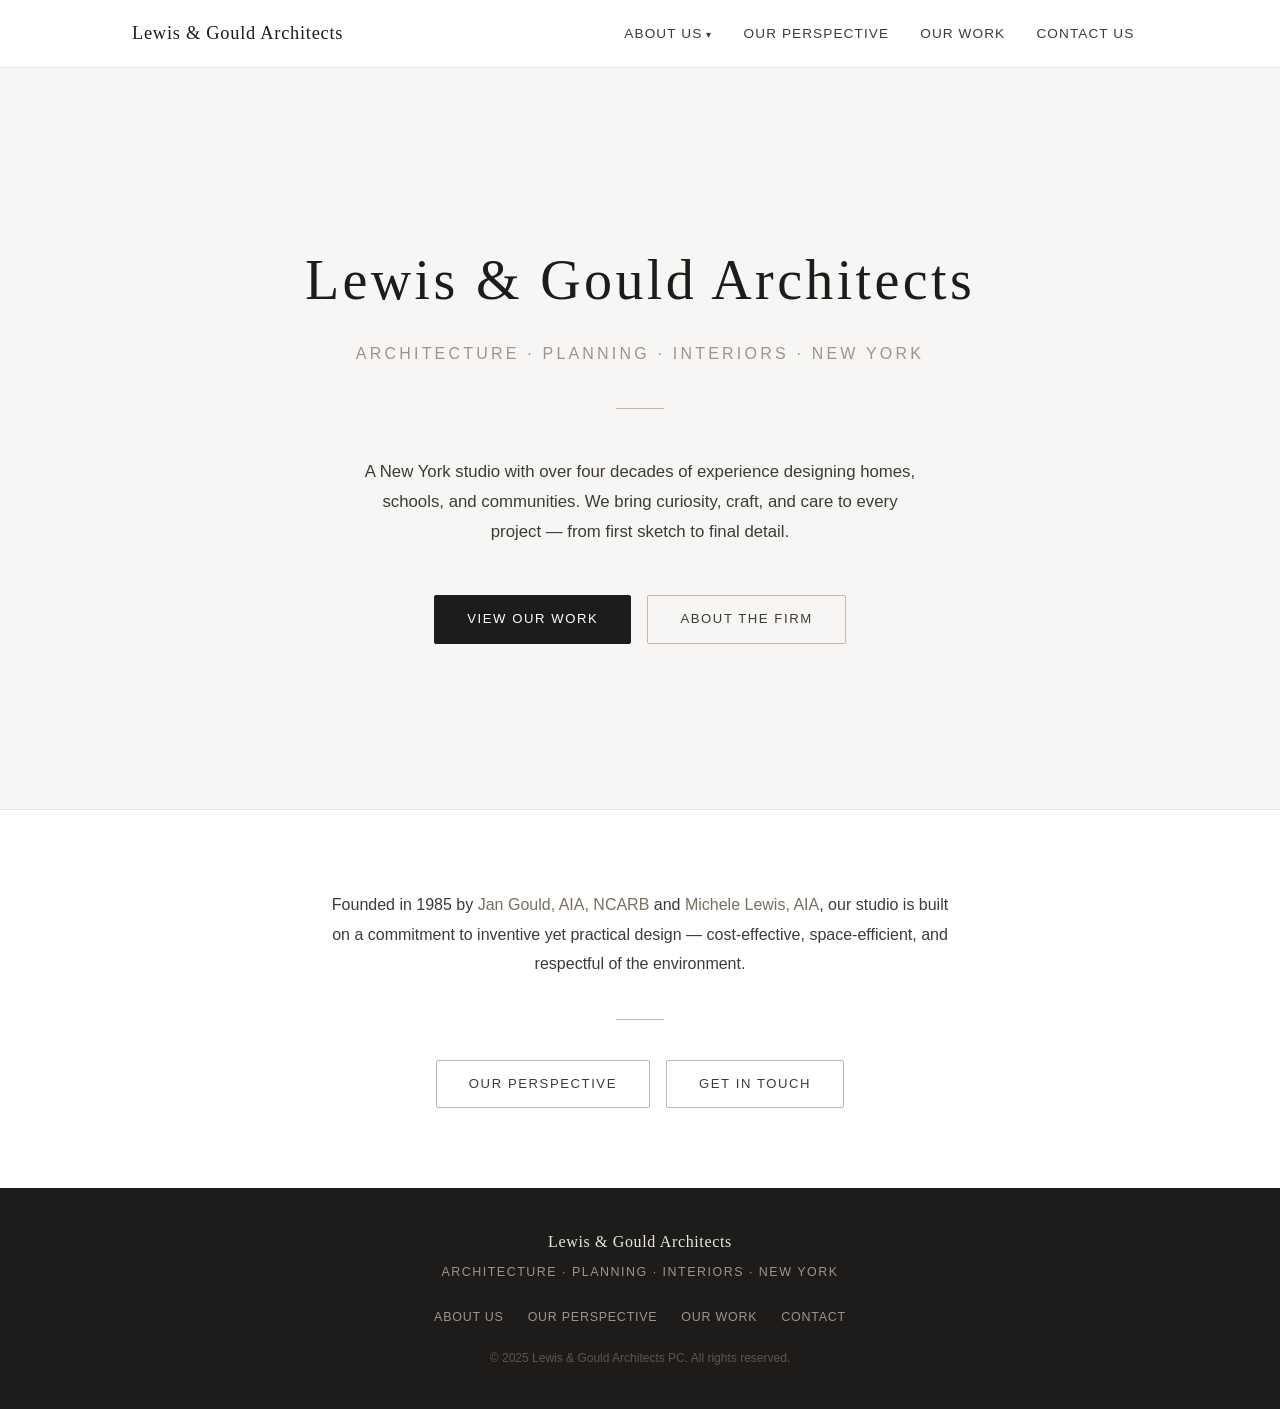
==== commit 0d0c5247: "[UPDATE] Revert back the design" ====
--- a/index.html
+++ b/index.html
@@ -3,64 +3,83 @@
 <head>
   <meta charset="UTF-8" />
   <meta name="viewport" content="width=device-width, initial-scale=1.0" />
-  <title>Lewis and Gould Architects: Architecture, Planning, Interiors: New York, NY, USA, Manhattan, Westchester, New York Architects</title>
+  <title>Lewis &amp; Gould Architects — New York</title>
   <meta name="description" content="Lewis and Gould Architects, Principals Michele Lewis and Jan Gould are registered architects designing in New York City, NY, and Westchester. Specializing in residential and commercial architecture and interior design." />
-  <meta name="keywords" content="architecture, architects, new york architects, architectural firm, new york, preservation, design, urban planning, interior design, residential design, house design, houses, building, corporate architecture, interiors, master planning, sustainable, sustainability, green design, problem solving, attention to detail" />
+  <meta name="keywords" content="architecture, architects, new york architects, interior design, residential design, renovation, sustainable design, school design, affordable housing" />
   <link rel="stylesheet" href="css/style.css" />
 </head>
 <body>
 
-<div class="site-wrapper">
+  <header>
+    <div class="nav-inner">
+      <a href="index.html" class="site-logo">Lewis &amp; Gould Architects</a>
+      <input type="checkbox" id="nav-toggle" class="nav-toggle" aria-label="Toggle navigation" />
+      <label for="nav-toggle" class="nav-toggle-label" aria-hidden="true">
+        <span></span><span></span><span></span>
+      </label>
+      <nav aria-label="Main navigation">
+        <ul>
+          <li class="dropdown">
+            <a href="aboutus.html" class="dropdown-toggle">About Us</a>
+            <ul class="dropdown-menu">
+              <li><a href="aboutus.html">Overview</a></li>
+              <li><a href="aboutus_jan.html">Jan Gould</a></li>
+              <li><a href="aboutus_michele.html">Michele Lewis</a></li>
+              <li><a href="aboutus_publications.html">Publications</a></li>
+            </ul>
+          </li>
+          <li><a href="ourperspective.html">Our Perspective</a></li>
+          <li><a href="ourwork.html">Our Work</a></li>
+          <li><a href="contactus.html">Contact Us</a></li>
+        </ul>
+      </nav>
+    </div>
+  </header>
 
-  <!-- ===== SIDEBAR ===== -->
-  <aside class="sidebar">
-    <div class="logo-area">
-      <a href="index.html" class="logo-link">
-        <div class="logo-wordmark"><span class="logo-lewis">LEWIS</span><span class="logo-and">AND</span><span class="logo-gould">GOULD</span></div>
-        <div class="logo-sub">Architecture&nbsp;&nbsp;Planning&nbsp;&nbsp;Interiors</div>
-      </a>
+  <section class="hero">
+    <h1 class="hero-firm-name">Lewis &amp; Gould Architects</h1>
+    <p class="hero-tagline">Architecture &middot; Planning &middot; Interiors &middot; New York</p>
+    <div class="hero-divider"></div>
+    <p class="hero-intro">
+      A New York studio with over four decades of experience designing homes, schools,
+      and communities. We bring curiosity, craft, and care to every project — from
+      first sketch to final detail.
+    </p>
+    <div class="btn-group">
+      <a href="ourwork.html" class="btn btn-primary">View Our Work</a>
+      <a href="aboutus.html" class="btn btn-outline">About the Firm</a>
     </div>
+  </section>
 
-    <nav class="main-nav" aria-label="Main">
-      <a href="aboutus.html">About Us</a>
-      <a href="contactus.html">Contact Us</a>
-      <a href="ourperspective.html">Our Perspective</a>
-      <a href="ourwork.html">Our Work</a>
-    </nav>
+  <section style="padding: 5rem 2rem; background-color: var(--color-white);">
+    <div class="content-block text-center">
+      <p>
+        Founded in 1985 by <a href="aboutus_jan.html">Jan Gould, AIA, NCARB</a> and
+        <a href="aboutus_michele.html">Michele Lewis, AIA</a>, our studio is built on a
+        commitment to inventive yet practical design — cost-effective, space-efficient,
+        and respectful of the environment.
+      </p>
+      <div class="section-rule"></div>
+      <div class="btn-group">
+        <a href="ourperspective.html" class="btn btn-outline">Our Perspective</a>
+        <a href="contactus.html" class="btn btn-outline">Get in Touch</a>
+      </div>
+    </div>
+  </section>
 
-    <div class="sub-nav"><!-- no sub-nav on home --></div>
+  <footer>
+    <div class="footer-inner">
+      <p class="footer-firm">Lewis &amp; Gould Architects</p>
+      <p class="footer-tagline">Architecture &middot; Planning &middot; Interiors &middot; New York</p>
+      <ul class="footer-links">
+        <li><a href="aboutus.html">About Us</a></li>
+        <li><a href="ourperspective.html">Our Perspective</a></li>
+        <li><a href="ourwork.html">Our Work</a></li>
+        <li><a href="contactus.html">Contact</a></li>
+      </ul>
+      <p class="footer-copy">&copy; 2025 Lewis &amp; Gould Architects PC. All rights reserved.</p>
+    </div>
+  </footer>
 
-    <div class="sidebar-bottom">
-      Member: US Green Building Council<br />
-      Member: 1% Solution Public Architecture<br />
-      Member: American Institute of Architects
-    </div>
-  </aside>
-
-  <!-- ===== MAIN CONTENT ===== -->
-  <main class="main-content">
-
-    <div class="hero-panel">
-      <!-- Drop your hero image here as images/home-hero.jpg -->
-      <img src="images/home-hero.jpg" alt="Lewis and Gould Architects — New York"
-           onerror="this.style.display='none';this.nextElementSibling.style.display='flex'" />
-      <div class="hero-img-placeholder" style="display:none;">
-        <div style="text-align:center;">
-          <p style="font-size:28px; font-weight:bold; color:#bbb; letter-spacing:0.05em; margin-bottom:8px;">LEWIS<span style="font-weight:400;color:#888;">AND</span>GOULD</p>
-          <p style="font-size:9px; letter-spacing:0.2em; color:#777; text-transform:uppercase;">Architecture &nbsp; Planning &nbsp; Interiors</p>
-          <p style="margin-top:40px; font-size:10px; color:#666;">[ Hero image: place images/home-hero.jpg ]</p>
-        </div>
-      </div>
-      <div class="hero-caption">New York</div>
-    </div>
-
-    <footer class="site-footer">
-      <p>19 West 37th Street, New York, NY 10018 &nbsp;&bull;&nbsp; Tel. 212-354-1999</p>
-      <p><a href="mailto:architects@lewisandgould.com">architects@lewisandgould.com</a></p>
-    </footer>
-
-  </main>
-
-</div>
 </body>
 </html>
--- a/css/style.css
+++ b/css/style.css
@@ -1,455 +1,715 @@
 /* ============================================================
-   Lewis & Gould Architects — Stylesheet (matches original site)
+   Lewis & Gould Architects — Main Stylesheet
    ============================================================ */
 
-*, *::before, *::after { box-sizing: border-box; margin: 0; padding: 0; }
-
-/* ---------- Variables ---------- */
+/* ---------- Reset & Base ---------- */
+*, *::before, *::after {
+  box-sizing: border-box;
+  margin: 0;
+  padding: 0;
+}
+
 :root {
-  --bg:            #303030;
-  --sidebar-bg:    #424242;
-  --logo-bg:       #4a4a4a;
-  --nav-bg:        #505050;
-  --nav-active-bg: #686868;
-  --nav-border:    #383838;
-  --subnav-bg:     #f1efe9;
-  --subnav-text:   #666666;
-  --subnav-active: #333333;
-  --panel-bg:      #c8dce6;
-  --panel-text:    #444444;
-  --font:          Arial, Helvetica, sans-serif;
-  --sidebar-w:     265px;
-}
-
-html, body {
+  --color-white:      #ffffff;
+  --color-off-white:  #f7f6f4;
+  --color-light-gray: #e8e6e2;
+  --color-mid-gray:   #9a9590;
+  --color-dark-gray:  #3d3b38;
+  --color-near-black: #1e1c1a;
+  --color-accent:     #7a6e5f;
+  --color-accent-lt:  #c4b9aa;
+
+  --font-serif:   'Georgia', 'Times New Roman', serif;
+  --font-sans:    'Helvetica Neue', 'Arial', sans-serif;
+
+  --max-width:    1080px;
+  --nav-height:   68px;
+  --transition:   0.2s ease;
+}
+
+html {
+  font-size: 16px;
+  scroll-behavior: smooth;
+}
+
+body {
+  font-family: var(--font-sans);
+  color: var(--color-dark-gray);
+  background-color: var(--color-white);
+  line-height: 1.7;
+  -webkit-font-smoothing: antialiased;
+}
+
+img {
+  display: block;
+  max-width: 100%;
+  height: auto;
+}
+
+a {
+  color: var(--color-accent);
+  text-decoration: none;
+  transition: color var(--transition);
+}
+
+a:hover {
+  color: var(--color-near-black);
+}
+
+/* ---------- Layout ---------- */
+.container {
+  max-width: var(--max-width);
+  margin: 0 auto;
+  padding: 0 2rem;
+}
+
+/* ---------- Header & Navigation ---------- */
+header {
+  position: sticky;
+  top: 0;
+  z-index: 100;
+  background-color: var(--color-white);
+  border-bottom: 1px solid var(--color-light-gray);
+  height: var(--nav-height);
+}
+
+.nav-inner {
+  max-width: var(--max-width);
+  margin: 0 auto;
+  padding: 0 2rem;
   height: 100%;
-  font-family: var(--font);
-  background-color: var(--bg);
-  color: var(--panel-text);
-  -webkit-font-smoothing: antialiased;
-}
-
-body {
-  display: flex;
-  justify-content: center;
-  align-items: flex-start;
-  min-height: 100vh;
-  padding: 20px 0;
-}
-
-a { text-decoration: none; }
-
-img { display: block; }
-
-/* ---------- Site wrapper ---------- */
-.site-wrapper {
-  width: 850px;
-  display: flex;
-  min-height: 580px;
-  background-color: var(--sidebar-bg);
-}
-
-/* ================================================
-   SIDEBAR
-   ================================================ */
-.sidebar {
-  width: var(--sidebar-w);
-  flex-shrink: 0;
-  display: flex;
+  display: flex;
+  align-items: center;
+  justify-content: space-between;
+}
+
+.site-logo {
+  font-family: var(--font-serif);
+  font-size: 1.15rem;
+  font-weight: normal;
+  letter-spacing: 0.04em;
+  color: var(--color-near-black);
+  text-decoration: none;
+  white-space: nowrap;
+}
+
+.site-logo:hover {
+  color: var(--color-accent);
+}
+
+/* Main nav */
+nav {
+  display: flex;
+  align-items: center;
+  gap: 0.25rem;
+}
+
+nav > ul {
+  display: flex;
+  list-style: none;
+  gap: 0.25rem;
+  align-items: center;
+}
+
+nav > ul > li {
+  position: relative;
+}
+
+nav > ul > li > a {
+  display: block;
+  padding: 0.5rem 0.85rem;
+  font-size: 0.85rem;
+  letter-spacing: 0.08em;
+  text-transform: uppercase;
+  color: var(--color-dark-gray);
+  border-radius: 2px;
+  transition: color var(--transition), background-color var(--transition);
+}
+
+nav > ul > li > a:hover,
+nav > ul > li > a.active {
+  color: var(--color-near-black);
+  background-color: var(--color-off-white);
+}
+
+/* Dropdown */
+.dropdown {
+  position: relative;
+}
+
+.dropdown-toggle::after {
+  content: ' ▾';
+  font-size: 0.65rem;
+  vertical-align: middle;
+}
+
+.dropdown-menu {
+  display: none;
+  position: absolute;
+  top: calc(100% + 4px);
+  left: 0;
+  background-color: var(--color-white);
+  border: 1px solid var(--color-light-gray);
+  border-radius: 3px;
+  min-width: 160px;
+  box-shadow: 0 4px 16px rgba(0,0,0,0.08);
+  list-style: none;
+  z-index: 200;
+  padding: 0.35rem 0;
+}
+
+.dropdown-menu li a {
+  display: block;
+  padding: 0.5rem 1rem;
+  font-size: 0.82rem;
+  letter-spacing: 0.05em;
+  text-transform: uppercase;
+  color: var(--color-dark-gray);
+  white-space: nowrap;
+  transition: background-color var(--transition);
+}
+
+.dropdown-menu li a:hover {
+  background-color: var(--color-off-white);
+  color: var(--color-near-black);
+}
+
+.dropdown:hover .dropdown-menu,
+.dropdown:focus-within .dropdown-menu {
+  display: block;
+}
+
+/* Mobile menu toggle */
+.nav-toggle {
+  display: none;
+}
+
+.nav-toggle-label {
+  display: none;
+  cursor: pointer;
   flex-direction: column;
-  background-color: var(--sidebar-bg);
-}
-
-/* --- Logo --- */
-.logo-area {
-  background: linear-gradient(160deg, #525252 0%, #464646 60%, #3e3e3e 100%);
-  padding: 28px 18px 22px;
-  flex-shrink: 0;
-}
-
-.logo-link {
+  gap: 5px;
+  padding: 6px;
+}
+
+.nav-toggle-label span {
   display: block;
-  line-height: 1;
-}
-
-.logo-wordmark {
-  font-size: 26px;
-  font-weight: bold;
-  letter-spacing: 0.01em;
-  color: #fff;
-  line-height: 1;
-}
-
-.logo-and {
-  font-weight: 400;
-  color: #aaa;
-}
-
-.logo-sub {
-  font-size: 8.5px;
-  letter-spacing: 0.22em;
-  color: #aaa;
-  margin-top: 7px;
-  text-transform: uppercase;
-}
-
-/* --- Main 2×2 nav grid --- */
-.main-nav {
-  display: grid;
-  grid-template-columns: 1fr 1fr;
-  border-top: 1px solid var(--nav-border);
-  border-bottom: 1px solid var(--nav-border);
-  flex-shrink: 0;
-}
-
-.main-nav a {
-  display: flex;
+  width: 24px;
+  height: 2px;
+  background-color: var(--color-dark-gray);
+  transition: transform var(--transition), opacity var(--transition);
+}
+
+/* ---------- Page Hero (home) ---------- */
+.hero {
+  display: flex;
+  flex-direction: column;
   align-items: center;
   justify-content: center;
-  padding: 10px 5px;
-  font-size: 11px;
-  color: #ccc;
-  background-color: var(--nav-bg);
-  border: 1px solid var(--nav-border);
   text-align: center;
-  transition: background 0.15s, color 0.15s;
-}
-
-.main-nav a:hover {
-  background-color: #606060;
-  color: #fff;
-}
-
-.main-nav a.active {
-  background-color: var(--nav-active-bg);
-  color: #fff;
-  font-weight: bold;
-}
-
-/* --- Sub-nav (cream section) --- */
+  min-height: calc(90vh - var(--nav-height));
+  padding: 4rem 2rem;
+  background-color: var(--color-off-white);
+  border-bottom: 1px solid var(--color-light-gray);
+}
+
+.hero-firm-name {
+  font-family: var(--font-serif);
+  font-size: clamp(2rem, 5vw, 3.5rem);
+  font-weight: normal;
+  letter-spacing: 0.06em;
+  color: var(--color-near-black);
+  margin-bottom: 0.75rem;
+}
+
+.hero-tagline {
+  font-size: clamp(0.85rem, 2vw, 1rem);
+  letter-spacing: 0.2em;
+  text-transform: uppercase;
+  color: var(--color-mid-gray);
+  margin-bottom: 2.5rem;
+}
+
+.hero-intro {
+  max-width: 560px;
+  font-size: 1.05rem;
+  color: var(--color-dark-gray);
+  margin-bottom: 3rem;
+  line-height: 1.8;
+}
+
+.hero-divider {
+  width: 48px;
+  height: 1px;
+  background-color: var(--color-accent-lt);
+  margin: 0 auto 3rem;
+}
+
+.btn-group {
+  display: flex;
+  gap: 1rem;
+  flex-wrap: wrap;
+  justify-content: center;
+}
+
+.btn {
+  display: inline-block;
+  padding: 0.75rem 2rem;
+  font-size: 0.82rem;
+  letter-spacing: 0.12em;
+  text-transform: uppercase;
+  border-radius: 2px;
+  transition: background-color var(--transition), color var(--transition), border-color var(--transition);
+}
+
+.btn-primary {
+  background-color: var(--color-near-black);
+  color: var(--color-white);
+  border: 1px solid var(--color-near-black);
+}
+
+.btn-primary:hover {
+  background-color: var(--color-accent);
+  border-color: var(--color-accent);
+  color: var(--color-white);
+}
+
+.btn-outline {
+  background-color: transparent;
+  color: var(--color-dark-gray);
+  border: 1px solid var(--color-accent-lt);
+}
+
+.btn-outline:hover {
+  border-color: var(--color-dark-gray);
+  color: var(--color-near-black);
+}
+
+/* ---------- Page Header (interior pages) ---------- */
+.page-header {
+  padding: 4rem 2rem 3rem;
+  background-color: var(--color-off-white);
+  border-bottom: 1px solid var(--color-light-gray);
+  text-align: center;
+}
+
+.page-header h1 {
+  font-family: var(--font-serif);
+  font-size: clamp(1.6rem, 4vw, 2.5rem);
+  font-weight: normal;
+  letter-spacing: 0.04em;
+  color: var(--color-near-black);
+  margin-bottom: 0.5rem;
+}
+
+.page-header .subtitle {
+  font-size: 0.85rem;
+  letter-spacing: 0.14em;
+  text-transform: uppercase;
+  color: var(--color-mid-gray);
+}
+
+/* ---------- Main Content ---------- */
+main {
+  padding: 4rem 0;
+}
+
+.content-block {
+  max-width: 700px;
+  margin: 0 auto;
+  padding: 0 2rem;
+}
+
+.content-block p {
+  margin-bottom: 1.4rem;
+  font-size: 1rem;
+  line-height: 1.85;
+}
+
+.content-block p:last-child {
+  margin-bottom: 0;
+}
+
+.content-block .attribution {
+  font-style: italic;
+  color: var(--color-mid-gray);
+  margin-top: 2rem;
+  font-size: 0.95rem;
+}
+
+.section-rule {
+  width: 48px;
+  height: 1px;
+  background-color: var(--color-accent-lt);
+  margin: 2.5rem auto;
+}
+
+/* ---------- About Sub-nav ---------- */
 .sub-nav {
-  background-color: var(--subnav-bg);
-  flex: 1;
-  padding: 10px 0 6px;
+  background-color: var(--color-white);
+  border-bottom: 1px solid var(--color-light-gray);
+  padding: 0 2rem;
 }
 
 .sub-nav ul {
+  display: flex;
   list-style: none;
-}
-
-.sub-nav ul li {
-  line-height: 1;
+  gap: 0;
+  max-width: var(--max-width);
+  margin: 0 auto;
+  overflow-x: auto;
 }
 
 .sub-nav ul li a {
   display: block;
-  padding: 5px 14px 5px 6px;
-  font-size: 11px;
-  color: var(--subnav-text);
-  text-align: right;
-  transition: color 0.1s;
-}
-
-.sub-nav ul li a:hover {
-  color: #333;
-  text-decoration: underline;
-}
-
+  padding: 0.85rem 1.1rem;
+  font-size: 0.8rem;
+  letter-spacing: 0.08em;
+  text-transform: uppercase;
+  color: var(--color-mid-gray);
+  border-bottom: 2px solid transparent;
+  white-space: nowrap;
+  transition: color var(--transition), border-color var(--transition);
+}
+
+.sub-nav ul li a:hover,
 .sub-nav ul li a.active {
-  color: var(--subnav-active);
-  font-weight: bold;
-}
-
-/* Indented sub-items */
-.sub-nav ul li.sub-item a {
-  font-size: 10px;
-  color: #888;
-  padding-right: 22px;
-}
-
-.sub-nav ul li.sub-item a:hover {
-  color: #555;
-}
-
-/* Section label (not a link) */
-.sub-nav .section-label {
-  display: block;
-  padding: 5px 14px 5px 6px;
-  font-size: 11px;
-  color: var(--subnav-active);
-  font-weight: bold;
-  text-align: right;
-}
-
-/* --- Sidebar membership logos area --- */
-.sidebar-bottom {
-  background-color: var(--subnav-bg);
-  padding: 10px 12px 14px;
-  border-top: 1px solid #ddd;
-  text-align: right;
-  font-size: 9px;
-  color: #888;
-  line-height: 1.6;
-}
-
-/* ================================================
-   MAIN CONTENT AREA
-   ================================================ */
-.main-content {
-  flex: 1;
-  display: flex;
-  flex-direction: column;
-  min-width: 0;
-  background-color: #555;
-}
-
-/* Full-width image panel (home page) */
-.hero-panel {
-  position: relative;
-  flex: 1;
-  overflow: hidden;
-  background-color: #404040;
-}
-
-.hero-panel img {
+  color: var(--color-near-black);
+  border-bottom-color: var(--color-accent);
+}
+
+/* ---------- Bio Page ---------- */
+.bio-layout {
+  display: grid;
+  grid-template-columns: 260px 1fr;
+  gap: 3rem;
+  max-width: var(--max-width);
+  margin: 0 auto;
+  padding: 0 2rem;
+}
+
+.bio-photo img {
   width: 100%;
-  height: 100%;
+  aspect-ratio: 3 / 4;
   object-fit: cover;
-}
-
-.hero-img-placeholder {
+  background-color: var(--color-light-gray);
+}
+
+.bio-photo .photo-placeholder {
   width: 100%;
-  height: 100%;
-  min-height: 560px;
-  background-color: #4a4a4a;
+  aspect-ratio: 3 / 4;
+  background-color: var(--color-light-gray);
   display: flex;
   align-items: center;
   justify-content: center;
-  color: #888;
-  font-size: 11px;
-  letter-spacing: 0.05em;
-}
-
-.hero-caption {
-  position: absolute;
-  bottom: 8px;
-  left: 10px;
-  font-size: 10px;
-  color: rgba(255,255,255,0.7);
-  background: rgba(0,0,0,0.35);
-  padding: 2px 8px;
-}
-
-/* --- Split layout: image + text panel --- */
-.split-panels {
-  display: flex;
-  flex: 1;
-  min-height: 0;
-}
-
-.image-panel {
-  position: relative;
-  flex: 1;
-  overflow: hidden;
-  background-color: #3a3a3a;
-  min-height: 400px;
-}
-
-.image-panel img {
+  color: var(--color-mid-gray);
+  font-size: 0.8rem;
+  letter-spacing: 0.06em;
+  text-align: center;
+  padding: 1rem;
+}
+
+.bio-text h2 {
+  font-family: var(--font-serif);
+  font-size: 1.6rem;
+  font-weight: normal;
+  color: var(--color-near-black);
+  margin-bottom: 0.25rem;
+}
+
+.bio-text .bio-title {
+  font-size: 0.82rem;
+  letter-spacing: 0.12em;
+  text-transform: uppercase;
+  color: var(--color-mid-gray);
+  margin-bottom: 2rem;
+}
+
+.bio-text p {
+  font-size: 1rem;
+  line-height: 1.85;
+  margin-bottom: 1.2rem;
+  color: var(--color-dark-gray);
+}
+
+.placeholder-note {
+  font-style: italic;
+  color: var(--color-mid-gray);
+}
+
+/* ---------- Portfolio Grid ---------- */
+.portfolio-note {
+  text-align: center;
+  font-style: italic;
+  color: var(--color-mid-gray);
+  margin-bottom: 2.5rem;
+  font-size: 0.95rem;
+}
+
+.portfolio-grid {
+  display: grid;
+  grid-template-columns: repeat(3, 1fr);
+  gap: 1.5rem;
+  max-width: var(--max-width);
+  margin: 0 auto;
+  padding: 0 2rem;
+}
+
+.portfolio-item {
+  display: flex;
+  flex-direction: column;
+}
+
+.portfolio-item img {
   width: 100%;
-  height: 100%;
+  aspect-ratio: 4 / 3;
   object-fit: cover;
+  background-color: var(--color-light-gray);
+  transition: opacity var(--transition);
+}
+
+.portfolio-item img:hover {
+  opacity: 0.88;
 }
 
 .img-placeholder {
   width: 100%;
-  height: 100%;
-  min-height: 400px;
-  background: linear-gradient(135deg, #555 0%, #3a3a3a 100%);
-  display: flex;
-  align-items: flex-end;
-  justify-content: flex-start;
-}
-
-/* Page title overlay on image */
-.page-title {
-  position: absolute;
-  bottom: 24px;
-  left: 18px;
-  line-height: 1;
-  pointer-events: none;
-  user-select: none;
-}
-
-.page-title .pt-small {
-  display: block;
-  font-size: 32px;
-  font-weight: 300;
-  color: rgba(255,255,255,0.82);
-  margin-bottom: -4px;
+  aspect-ratio: 4 / 3;
+  background-color: var(--color-light-gray);
+  display: flex;
+  align-items: center;
+  justify-content: center;
+  color: var(--color-mid-gray);
+  font-size: 0.75rem;
+  letter-spacing: 0.04em;
+}
+
+.portfolio-caption {
+  padding: 0.75rem 0 0;
+}
+
+.portfolio-caption .project-name {
+  font-size: 0.88rem;
+  font-weight: 600;
+  color: var(--color-near-black);
+  letter-spacing: 0.02em;
+  margin-bottom: 0.15rem;
+}
+
+.portfolio-caption .project-type {
+  font-size: 0.78rem;
+  letter-spacing: 0.06em;
+  text-transform: uppercase;
+  color: var(--color-mid-gray);
+}
+
+/* ---------- Contact Page ---------- */
+.contact-layout {
+  display: grid;
+  grid-template-columns: 1fr 1.6fr;
+  gap: 4rem;
+  max-width: var(--max-width);
+  margin: 0 auto;
+  padding: 0 2rem;
+}
+
+.contact-info h2 {
+  font-family: var(--font-serif);
+  font-size: 1.3rem;
+  font-weight: normal;
+  color: var(--color-near-black);
+  margin-bottom: 1.2rem;
+}
+
+.contact-info address {
   font-style: normal;
-}
-
-.page-title .pt-large {
-  display: block;
-  font-size: 68px;
-  font-weight: bold;
-  color: rgba(180,180,180,0.55);
-  line-height: 1;
-}
-
-.page-title.dark-overlay .pt-small { color: rgba(150,150,150,0.7); }
-.page-title.dark-overlay .pt-large { color: rgba(100,100,100,0.55); }
-
-.photo-caption {
-  position: absolute;
-  bottom: 8px;
-  left: 6px;
-  font-size: 9px;
-  color: rgba(255,255,255,0.65);
-  background: rgba(0,0,0,0.3);
-  padding: 2px 7px;
-}
-
-/* Right text panel */
-.text-panel {
-  width: 205px;
-  flex-shrink: 0;
-  background-color: var(--panel-bg);
-  padding: 18px 14px;
-  font-size: 11px;
-  color: var(--panel-text);
-  line-height: 1.65;
-  text-align: justify;
-  overflow-y: auto;
-}
-
-.text-panel p { margin-bottom: 11px; }
-.text-panel p:last-child { margin-bottom: 0; }
-
-.text-panel .attribution {
+  font-size: 0.95rem;
+  line-height: 1.9;
+  color: var(--color-dark-gray);
+}
+
+.contact-info address a {
+  color: var(--color-dark-gray);
+}
+
+.contact-info address a:hover {
+  color: var(--color-near-black);
+}
+
+.contact-info .contact-note {
+  margin-top: 1.5rem;
+  font-size: 0.88rem;
+  color: var(--color-mid-gray);
+  font-style: italic;
+}
+
+/* Form */
+.contact-form {
+  display: flex;
+  flex-direction: column;
+  gap: 1.1rem;
+}
+
+.form-group {
+  display: flex;
+  flex-direction: column;
+  gap: 0.35rem;
+}
+
+.form-group label {
+  font-size: 0.78rem;
+  letter-spacing: 0.1em;
+  text-transform: uppercase;
+  color: var(--color-mid-gray);
+}
+
+.form-group input,
+.form-group textarea {
+  width: 100%;
+  padding: 0.7rem 0.9rem;
+  font-family: var(--font-sans);
+  font-size: 0.95rem;
+  color: var(--color-near-black);
+  background-color: var(--color-white);
+  border: 1px solid var(--color-light-gray);
+  border-radius: 2px;
+  outline: none;
+  transition: border-color var(--transition);
+}
+
+.form-group input:focus,
+.form-group textarea:focus {
+  border-color: var(--color-accent);
+}
+
+.form-group textarea {
+  min-height: 160px;
+  resize: vertical;
+}
+
+.form-submit-area {
+  display: flex;
+  align-items: center;
+  gap: 1.5rem;
+  flex-wrap: wrap;
+}
+
+.form-note {
+  font-size: 0.8rem;
+  color: var(--color-mid-gray);
+  font-style: italic;
+}
+
+/* ---------- Footer ---------- */
+footer {
+  background-color: var(--color-near-black);
+  color: var(--color-mid-gray);
+  padding: 2.5rem 2rem;
   text-align: center;
-  font-style: italic;
-  margin-top: 14px;
-  color: #555;
-  font-size: 10.5px;
-}
-
-/* --- Full-width text area (below image or as a standalone) --- */
-.content-text-area {
-  background-color: var(--panel-bg);
-  padding: 22px 28px;
-  font-size: 12px;
-  color: var(--panel-text);
-  line-height: 1.7;
-  text-align: justify;
-}
-
-.content-text-area p { margin-bottom: 14px; }
-.content-text-area p:last-child { margin-bottom: 0; }
-
-/* --- Thumbnail strip --- */
-.thumb-strip {
-  display: flex;
-  height: 96px;
-  overflow: hidden;
-  flex-shrink: 0;
-}
-
-.thumb-strip img {
-  flex: 1 1 0;
-  height: 100%;
-  width: 0;
-  object-fit: cover;
-}
-
-.thumb-strip .thumb-ph {
-  flex: 1 1 0;
-  height: 100%;
-  background-color: #888;
-}
-
-.thumb-strip .thumb-ph:nth-child(even) { background-color: #aaa; }
-.thumb-strip .thumb-ph:nth-child(3n)   { background-color: #7a7a7a; }
-
-/* ---- Contact page ---- */
-.contact-info-panel {
-  background-color: #c5d6df;
-  padding: 22px 28px;
-  font-size: 11.5px;
-  color: #333;
-  line-height: 1.8;
-  flex-shrink: 0;
-}
-
-.contact-row {
-  display: flex;
-  margin-bottom: 12px;
-}
-
-.contact-label {
-  width: 110px;
-  flex-shrink: 0;
-  font-weight: bold;
-  color: #444;
-}
-
-.contact-value a { color: #444; }
-.contact-value a:hover { text-decoration: underline; }
-
-/* ---- Footer ---- */
-.site-footer {
-  background-color: #1e1e1e;
-  padding: 5px 12px;
-  display: flex;
-  justify-content: space-between;
-  align-items: center;
-  flex-shrink: 0;
-}
-
-.site-footer p {
-  font-size: 9px;
-  color: #888;
-}
-
-.site-footer a { color: #888; }
-.site-footer a:hover { color: #aaa; text-decoration: underline; }
-
-/* ================================================
-   RESPONSIVE
-   ================================================ */
-@media (max-width: 900px) {
-  body { padding: 0; }
-
-  .site-wrapper {
-    width: 100%;
+}
+
+.footer-inner {
+  max-width: var(--max-width);
+  margin: 0 auto;
+}
+
+footer .footer-firm {
+  font-family: var(--font-serif);
+  font-size: 1rem;
+  color: var(--color-light-gray);
+  margin-bottom: 0.4rem;
+  letter-spacing: 0.04em;
+}
+
+footer .footer-tagline {
+  font-size: 0.78rem;
+  letter-spacing: 0.12em;
+  text-transform: uppercase;
+  color: var(--color-mid-gray);
+  margin-bottom: 1.2rem;
+}
+
+footer .footer-links {
+  display: flex;
+  justify-content: center;
+  gap: 1.5rem;
+  list-style: none;
+  flex-wrap: wrap;
+  margin-bottom: 1.2rem;
+}
+
+footer .footer-links a {
+  font-size: 0.78rem;
+  letter-spacing: 0.06em;
+  text-transform: uppercase;
+  color: var(--color-mid-gray);
+  transition: color var(--transition);
+}
+
+footer .footer-links a:hover {
+  color: var(--color-light-gray);
+}
+
+footer .footer-copy {
+  font-size: 0.75rem;
+  color: var(--color-accent);
+  opacity: 0.7;
+}
+
+/* ---------- Utility ---------- */
+.text-center { text-align: center; }
+.mt-2 { margin-top: 1rem; }
+.mt-4 { margin-top: 2rem; }
+
+/* ---------- Responsive ---------- */
+@media (max-width: 768px) {
+  .nav-toggle-label { display: flex; }
+
+  nav {
+    position: absolute;
+    top: var(--nav-height);
+    left: 0;
+    right: 0;
+    background-color: var(--color-white);
+    border-bottom: 1px solid var(--color-light-gray);
+    padding: 0.5rem 0 1rem;
+    display: none;
     flex-direction: column;
+    align-items: stretch;
+    box-shadow: 0 4px 16px rgba(0,0,0,0.06);
   }
 
-  .sidebar {
+  .nav-toggle:checked ~ nav { display: flex; }
+
+  nav > ul {
+    flex-direction: column;
+    gap: 0;
     width: 100%;
   }
 
-  .logo-area {
-    padding: 20px 16px 16px;
+  nav > ul > li > a { padding: 0.75rem 1.5rem; border-radius: 0; }
+
+  .dropdown-menu {
+    display: block;
+    position: static;
+    border: none;
+    box-shadow: none;
+    border-left: 2px solid var(--color-light-gray);
+    margin-left: 2rem;
+    padding: 0;
+    background: transparent;
+    min-width: 0;
   }
 
-  .main-nav {
-    grid-template-columns: repeat(4, 1fr);
-  }
-
-  .sub-nav ul li a { text-align: left; padding-left: 14px; }
-  .sub-nav ul li.sub-item a { padding-left: 24px; }
-  .sidebar-bottom { text-align: left; }
-
-  .split-panels { flex-direction: column; }
-  .text-panel { width: 100%; }
-  .image-panel { min-height: 260px; }
-  .image-panel img { height: auto; object-fit: initial; }
-
-  .page-title .pt-small { font-size: 22px; }
-  .page-title .pt-large { font-size: 46px; }
-
-  .contact-row { flex-direction: column; }
-  .contact-label { width: auto; margin-bottom: 2px; }
-}
+  .dropdown-menu li a { padding: 0.5rem 1rem; font-size: 0.8rem; }
+
+  .bio-layout { grid-template-columns: 1fr; }
+  .bio-photo img, .bio-photo .photo-placeholder { max-width: 260px; }
+  .portfolio-grid { grid-template-columns: 1fr; }
+  .contact-layout { grid-template-columns: 1fr; gap: 2.5rem; }
+  .sub-nav ul { flex-wrap: nowrap; }
+}
+
+@media (min-width: 769px) and (max-width: 1024px) {
+  .portfolio-grid { grid-template-columns: repeat(2, 1fr); }
+}
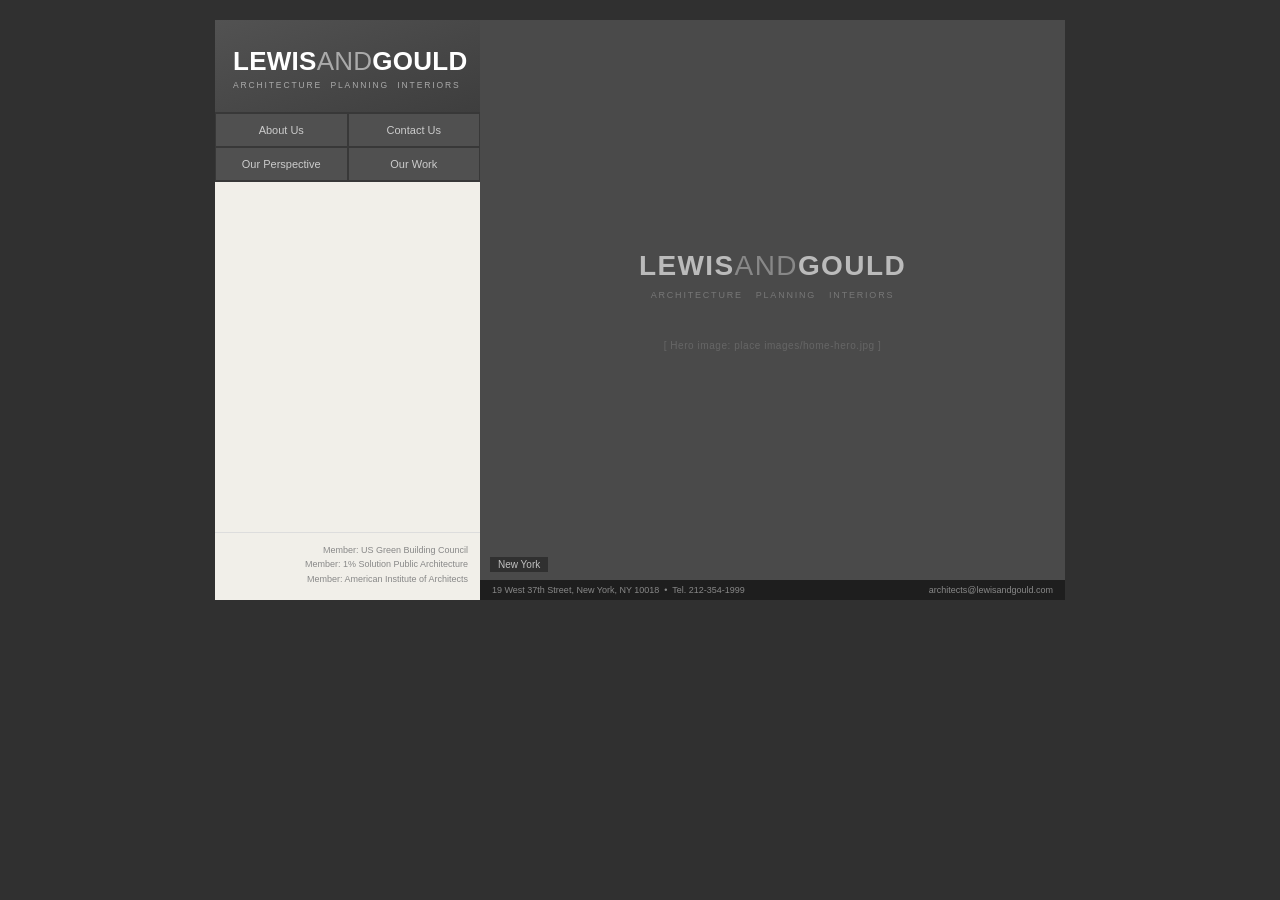
==== commit c0c06ee7: "Revert "[UPDATE] Revert back the design" This reverts commit 0d0c524725986144b2e86c0a3189a3231dac54a" ====
--- a/index.html
+++ b/index.html
@@ -3,83 +3,64 @@
 <head>
   <meta charset="UTF-8" />
   <meta name="viewport" content="width=device-width, initial-scale=1.0" />
-  <title>Lewis &amp; Gould Architects — New York</title>
+  <title>Lewis and Gould Architects: Architecture, Planning, Interiors: New York, NY, USA, Manhattan, Westchester, New York Architects</title>
   <meta name="description" content="Lewis and Gould Architects, Principals Michele Lewis and Jan Gould are registered architects designing in New York City, NY, and Westchester. Specializing in residential and commercial architecture and interior design." />
-  <meta name="keywords" content="architecture, architects, new york architects, interior design, residential design, renovation, sustainable design, school design, affordable housing" />
+  <meta name="keywords" content="architecture, architects, new york architects, architectural firm, new york, preservation, design, urban planning, interior design, residential design, house design, houses, building, corporate architecture, interiors, master planning, sustainable, sustainability, green design, problem solving, attention to detail" />
   <link rel="stylesheet" href="css/style.css" />
 </head>
 <body>
 
-  <header>
-    <div class="nav-inner">
-      <a href="index.html" class="site-logo">Lewis &amp; Gould Architects</a>
-      <input type="checkbox" id="nav-toggle" class="nav-toggle" aria-label="Toggle navigation" />
-      <label for="nav-toggle" class="nav-toggle-label" aria-hidden="true">
-        <span></span><span></span><span></span>
-      </label>
-      <nav aria-label="Main navigation">
-        <ul>
-          <li class="dropdown">
-            <a href="aboutus.html" class="dropdown-toggle">About Us</a>
-            <ul class="dropdown-menu">
-              <li><a href="aboutus.html">Overview</a></li>
-              <li><a href="aboutus_jan.html">Jan Gould</a></li>
-              <li><a href="aboutus_michele.html">Michele Lewis</a></li>
-              <li><a href="aboutus_publications.html">Publications</a></li>
-            </ul>
-          </li>
-          <li><a href="ourperspective.html">Our Perspective</a></li>
-          <li><a href="ourwork.html">Our Work</a></li>
-          <li><a href="contactus.html">Contact Us</a></li>
-        </ul>
-      </nav>
+<div class="site-wrapper">
+
+  <!-- ===== SIDEBAR ===== -->
+  <aside class="sidebar">
+    <div class="logo-area">
+      <a href="index.html" class="logo-link">
+        <div class="logo-wordmark"><span class="logo-lewis">LEWIS</span><span class="logo-and">AND</span><span class="logo-gould">GOULD</span></div>
+        <div class="logo-sub">Architecture&nbsp;&nbsp;Planning&nbsp;&nbsp;Interiors</div>
+      </a>
     </div>
-  </header>
 
-  <section class="hero">
-    <h1 class="hero-firm-name">Lewis &amp; Gould Architects</h1>
-    <p class="hero-tagline">Architecture &middot; Planning &middot; Interiors &middot; New York</p>
-    <div class="hero-divider"></div>
-    <p class="hero-intro">
-      A New York studio with over four decades of experience designing homes, schools,
-      and communities. We bring curiosity, craft, and care to every project — from
-      first sketch to final detail.
-    </p>
-    <div class="btn-group">
-      <a href="ourwork.html" class="btn btn-primary">View Our Work</a>
-      <a href="aboutus.html" class="btn btn-outline">About the Firm</a>
+    <nav class="main-nav" aria-label="Main">
+      <a href="aboutus.html">About Us</a>
+      <a href="contactus.html">Contact Us</a>
+      <a href="ourperspective.html">Our Perspective</a>
+      <a href="ourwork.html">Our Work</a>
+    </nav>
+
+    <div class="sub-nav"><!-- no sub-nav on home --></div>
+
+    <div class="sidebar-bottom">
+      Member: US Green Building Council<br />
+      Member: 1% Solution Public Architecture<br />
+      Member: American Institute of Architects
     </div>
-  </section>
+  </aside>
 
-  <section style="padding: 5rem 2rem; background-color: var(--color-white);">
-    <div class="content-block text-center">
-      <p>
-        Founded in 1985 by <a href="aboutus_jan.html">Jan Gould, AIA, NCARB</a> and
-        <a href="aboutus_michele.html">Michele Lewis, AIA</a>, our studio is built on a
-        commitment to inventive yet practical design — cost-effective, space-efficient,
-        and respectful of the environment.
-      </p>
-      <div class="section-rule"></div>
-      <div class="btn-group">
-        <a href="ourperspective.html" class="btn btn-outline">Our Perspective</a>
-        <a href="contactus.html" class="btn btn-outline">Get in Touch</a>
+  <!-- ===== MAIN CONTENT ===== -->
+  <main class="main-content">
+
+    <div class="hero-panel">
+      <!-- Drop your hero image here as images/home-hero.jpg -->
+      <img src="images/home-hero.jpg" alt="Lewis and Gould Architects — New York"
+           onerror="this.style.display='none';this.nextElementSibling.style.display='flex'" />
+      <div class="hero-img-placeholder" style="display:none;">
+        <div style="text-align:center;">
+          <p style="font-size:28px; font-weight:bold; color:#bbb; letter-spacing:0.05em; margin-bottom:8px;">LEWIS<span style="font-weight:400;color:#888;">AND</span>GOULD</p>
+          <p style="font-size:9px; letter-spacing:0.2em; color:#777; text-transform:uppercase;">Architecture &nbsp; Planning &nbsp; Interiors</p>
+          <p style="margin-top:40px; font-size:10px; color:#666;">[ Hero image: place images/home-hero.jpg ]</p>
+        </div>
       </div>
+      <div class="hero-caption">New York</div>
     </div>
-  </section>
 
-  <footer>
-    <div class="footer-inner">
-      <p class="footer-firm">Lewis &amp; Gould Architects</p>
-      <p class="footer-tagline">Architecture &middot; Planning &middot; Interiors &middot; New York</p>
-      <ul class="footer-links">
-        <li><a href="aboutus.html">About Us</a></li>
-        <li><a href="ourperspective.html">Our Perspective</a></li>
-        <li><a href="ourwork.html">Our Work</a></li>
-        <li><a href="contactus.html">Contact</a></li>
-      </ul>
-      <p class="footer-copy">&copy; 2025 Lewis &amp; Gould Architects PC. All rights reserved.</p>
-    </div>
-  </footer>
+    <footer class="site-footer">
+      <p>19 West 37th Street, New York, NY 10018 &nbsp;&bull;&nbsp; Tel. 212-354-1999</p>
+      <p><a href="mailto:architects@lewisandgould.com">architects@lewisandgould.com</a></p>
+    </footer>
 
+  </main>
+
+</div>
 </body>
 </html>
--- a/css/style.css
+++ b/css/style.css
@@ -1,715 +1,455 @@
 /* ============================================================
-   Lewis & Gould Architects — Main Stylesheet
+   Lewis & Gould Architects — Stylesheet (matches original site)
    ============================================================ */
 
-/* ---------- Reset & Base ---------- */
-*, *::before, *::after {
-  box-sizing: border-box;
-  margin: 0;
-  padding: 0;
-}
-
+*, *::before, *::after { box-sizing: border-box; margin: 0; padding: 0; }
+
+/* ---------- Variables ---------- */
 :root {
-  --color-white:      #ffffff;
-  --color-off-white:  #f7f6f4;
-  --color-light-gray: #e8e6e2;
-  --color-mid-gray:   #9a9590;
-  --color-dark-gray:  #3d3b38;
-  --color-near-black: #1e1c1a;
-  --color-accent:     #7a6e5f;
-  --color-accent-lt:  #c4b9aa;
-
-  --font-serif:   'Georgia', 'Times New Roman', serif;
-  --font-sans:    'Helvetica Neue', 'Arial', sans-serif;
-
-  --max-width:    1080px;
-  --nav-height:   68px;
-  --transition:   0.2s ease;
-}
-
-html {
-  font-size: 16px;
-  scroll-behavior: smooth;
+  --bg:            #303030;
+  --sidebar-bg:    #424242;
+  --logo-bg:       #4a4a4a;
+  --nav-bg:        #505050;
+  --nav-active-bg: #686868;
+  --nav-border:    #383838;
+  --subnav-bg:     #f1efe9;
+  --subnav-text:   #666666;
+  --subnav-active: #333333;
+  --panel-bg:      #c8dce6;
+  --panel-text:    #444444;
+  --font:          Arial, Helvetica, sans-serif;
+  --sidebar-w:     265px;
+}
+
+html, body {
+  height: 100%;
+  font-family: var(--font);
+  background-color: var(--bg);
+  color: var(--panel-text);
+  -webkit-font-smoothing: antialiased;
 }
 
 body {
-  font-family: var(--font-sans);
-  color: var(--color-dark-gray);
-  background-color: var(--color-white);
-  line-height: 1.7;
-  -webkit-font-smoothing: antialiased;
-}
-
-img {
+  display: flex;
+  justify-content: center;
+  align-items: flex-start;
+  min-height: 100vh;
+  padding: 20px 0;
+}
+
+a { text-decoration: none; }
+
+img { display: block; }
+
+/* ---------- Site wrapper ---------- */
+.site-wrapper {
+  width: 850px;
+  display: flex;
+  min-height: 580px;
+  background-color: var(--sidebar-bg);
+}
+
+/* ================================================
+   SIDEBAR
+   ================================================ */
+.sidebar {
+  width: var(--sidebar-w);
+  flex-shrink: 0;
+  display: flex;
+  flex-direction: column;
+  background-color: var(--sidebar-bg);
+}
+
+/* --- Logo --- */
+.logo-area {
+  background: linear-gradient(160deg, #525252 0%, #464646 60%, #3e3e3e 100%);
+  padding: 28px 18px 22px;
+  flex-shrink: 0;
+}
+
+.logo-link {
   display: block;
-  max-width: 100%;
-  height: auto;
-}
-
-a {
-  color: var(--color-accent);
-  text-decoration: none;
-  transition: color var(--transition);
-}
-
-a:hover {
-  color: var(--color-near-black);
-}
-
-/* ---------- Layout ---------- */
-.container {
-  max-width: var(--max-width);
-  margin: 0 auto;
-  padding: 0 2rem;
-}
-
-/* ---------- Header & Navigation ---------- */
-header {
-  position: sticky;
-  top: 0;
-  z-index: 100;
-  background-color: var(--color-white);
-  border-bottom: 1px solid var(--color-light-gray);
-  height: var(--nav-height);
-}
-
-.nav-inner {
-  max-width: var(--max-width);
-  margin: 0 auto;
-  padding: 0 2rem;
-  height: 100%;
-  display: flex;
-  align-items: center;
-  justify-content: space-between;
-}
-
-.site-logo {
-  font-family: var(--font-serif);
-  font-size: 1.15rem;
-  font-weight: normal;
-  letter-spacing: 0.04em;
-  color: var(--color-near-black);
-  text-decoration: none;
-  white-space: nowrap;
-}
-
-.site-logo:hover {
-  color: var(--color-accent);
-}
-
-/* Main nav */
-nav {
-  display: flex;
-  align-items: center;
-  gap: 0.25rem;
-}
-
-nav > ul {
-  display: flex;
-  list-style: none;
-  gap: 0.25rem;
-  align-items: center;
-}
-
-nav > ul > li {
-  position: relative;
-}
-
-nav > ul > li > a {
-  display: block;
-  padding: 0.5rem 0.85rem;
-  font-size: 0.85rem;
-  letter-spacing: 0.08em;
+  line-height: 1;
+}
+
+.logo-wordmark {
+  font-size: 26px;
+  font-weight: bold;
+  letter-spacing: 0.01em;
+  color: #fff;
+  line-height: 1;
+}
+
+.logo-and {
+  font-weight: 400;
+  color: #aaa;
+}
+
+.logo-sub {
+  font-size: 8.5px;
+  letter-spacing: 0.22em;
+  color: #aaa;
+  margin-top: 7px;
   text-transform: uppercase;
-  color: var(--color-dark-gray);
-  border-radius: 2px;
-  transition: color var(--transition), background-color var(--transition);
-}
-
-nav > ul > li > a:hover,
-nav > ul > li > a.active {
-  color: var(--color-near-black);
-  background-color: var(--color-off-white);
-}
-
-/* Dropdown */
-.dropdown {
-  position: relative;
-}
-
-.dropdown-toggle::after {
-  content: ' ▾';
-  font-size: 0.65rem;
-  vertical-align: middle;
-}
-
-.dropdown-menu {
-  display: none;
-  position: absolute;
-  top: calc(100% + 4px);
-  left: 0;
-  background-color: var(--color-white);
-  border: 1px solid var(--color-light-gray);
-  border-radius: 3px;
-  min-width: 160px;
-  box-shadow: 0 4px 16px rgba(0,0,0,0.08);
-  list-style: none;
-  z-index: 200;
-  padding: 0.35rem 0;
-}
-
-.dropdown-menu li a {
-  display: block;
-  padding: 0.5rem 1rem;
-  font-size: 0.82rem;
-  letter-spacing: 0.05em;
-  text-transform: uppercase;
-  color: var(--color-dark-gray);
-  white-space: nowrap;
-  transition: background-color var(--transition);
-}
-
-.dropdown-menu li a:hover {
-  background-color: var(--color-off-white);
-  color: var(--color-near-black);
-}
-
-.dropdown:hover .dropdown-menu,
-.dropdown:focus-within .dropdown-menu {
-  display: block;
-}
-
-/* Mobile menu toggle */
-.nav-toggle {
-  display: none;
-}
-
-.nav-toggle-label {
-  display: none;
-  cursor: pointer;
-  flex-direction: column;
-  gap: 5px;
-  padding: 6px;
-}
-
-.nav-toggle-label span {
-  display: block;
-  width: 24px;
-  height: 2px;
-  background-color: var(--color-dark-gray);
-  transition: transform var(--transition), opacity var(--transition);
-}
-
-/* ---------- Page Hero (home) ---------- */
-.hero {
-  display: flex;
-  flex-direction: column;
+}
+
+/* --- Main 2×2 nav grid --- */
+.main-nav {
+  display: grid;
+  grid-template-columns: 1fr 1fr;
+  border-top: 1px solid var(--nav-border);
+  border-bottom: 1px solid var(--nav-border);
+  flex-shrink: 0;
+}
+
+.main-nav a {
+  display: flex;
   align-items: center;
   justify-content: center;
+  padding: 10px 5px;
+  font-size: 11px;
+  color: #ccc;
+  background-color: var(--nav-bg);
+  border: 1px solid var(--nav-border);
   text-align: center;
-  min-height: calc(90vh - var(--nav-height));
-  padding: 4rem 2rem;
-  background-color: var(--color-off-white);
-  border-bottom: 1px solid var(--color-light-gray);
-}
-
-.hero-firm-name {
-  font-family: var(--font-serif);
-  font-size: clamp(2rem, 5vw, 3.5rem);
-  font-weight: normal;
-  letter-spacing: 0.06em;
-  color: var(--color-near-black);
-  margin-bottom: 0.75rem;
-}
-
-.hero-tagline {
-  font-size: clamp(0.85rem, 2vw, 1rem);
-  letter-spacing: 0.2em;
-  text-transform: uppercase;
-  color: var(--color-mid-gray);
-  margin-bottom: 2.5rem;
-}
-
-.hero-intro {
-  max-width: 560px;
-  font-size: 1.05rem;
-  color: var(--color-dark-gray);
-  margin-bottom: 3rem;
-  line-height: 1.8;
-}
-
-.hero-divider {
-  width: 48px;
-  height: 1px;
-  background-color: var(--color-accent-lt);
-  margin: 0 auto 3rem;
-}
-
-.btn-group {
-  display: flex;
-  gap: 1rem;
-  flex-wrap: wrap;
-  justify-content: center;
-}
-
-.btn {
-  display: inline-block;
-  padding: 0.75rem 2rem;
-  font-size: 0.82rem;
-  letter-spacing: 0.12em;
-  text-transform: uppercase;
-  border-radius: 2px;
-  transition: background-color var(--transition), color var(--transition), border-color var(--transition);
-}
-
-.btn-primary {
-  background-color: var(--color-near-black);
-  color: var(--color-white);
-  border: 1px solid var(--color-near-black);
-}
-
-.btn-primary:hover {
-  background-color: var(--color-accent);
-  border-color: var(--color-accent);
-  color: var(--color-white);
-}
-
-.btn-outline {
-  background-color: transparent;
-  color: var(--color-dark-gray);
-  border: 1px solid var(--color-accent-lt);
-}
-
-.btn-outline:hover {
-  border-color: var(--color-dark-gray);
-  color: var(--color-near-black);
-}
-
-/* ---------- Page Header (interior pages) ---------- */
-.page-header {
-  padding: 4rem 2rem 3rem;
-  background-color: var(--color-off-white);
-  border-bottom: 1px solid var(--color-light-gray);
-  text-align: center;
-}
-
-.page-header h1 {
-  font-family: var(--font-serif);
-  font-size: clamp(1.6rem, 4vw, 2.5rem);
-  font-weight: normal;
-  letter-spacing: 0.04em;
-  color: var(--color-near-black);
-  margin-bottom: 0.5rem;
-}
-
-.page-header .subtitle {
-  font-size: 0.85rem;
-  letter-spacing: 0.14em;
-  text-transform: uppercase;
-  color: var(--color-mid-gray);
-}
-
-/* ---------- Main Content ---------- */
-main {
-  padding: 4rem 0;
-}
-
-.content-block {
-  max-width: 700px;
-  margin: 0 auto;
-  padding: 0 2rem;
-}
-
-.content-block p {
-  margin-bottom: 1.4rem;
-  font-size: 1rem;
-  line-height: 1.85;
-}
-
-.content-block p:last-child {
-  margin-bottom: 0;
-}
-
-.content-block .attribution {
-  font-style: italic;
-  color: var(--color-mid-gray);
-  margin-top: 2rem;
-  font-size: 0.95rem;
-}
-
-.section-rule {
-  width: 48px;
-  height: 1px;
-  background-color: var(--color-accent-lt);
-  margin: 2.5rem auto;
-}
-
-/* ---------- About Sub-nav ---------- */
+  transition: background 0.15s, color 0.15s;
+}
+
+.main-nav a:hover {
+  background-color: #606060;
+  color: #fff;
+}
+
+.main-nav a.active {
+  background-color: var(--nav-active-bg);
+  color: #fff;
+  font-weight: bold;
+}
+
+/* --- Sub-nav (cream section) --- */
 .sub-nav {
-  background-color: var(--color-white);
-  border-bottom: 1px solid var(--color-light-gray);
-  padding: 0 2rem;
+  background-color: var(--subnav-bg);
+  flex: 1;
+  padding: 10px 0 6px;
 }
 
 .sub-nav ul {
-  display: flex;
   list-style: none;
-  gap: 0;
-  max-width: var(--max-width);
-  margin: 0 auto;
-  overflow-x: auto;
+}
+
+.sub-nav ul li {
+  line-height: 1;
 }
 
 .sub-nav ul li a {
   display: block;
-  padding: 0.85rem 1.1rem;
-  font-size: 0.8rem;
-  letter-spacing: 0.08em;
-  text-transform: uppercase;
-  color: var(--color-mid-gray);
-  border-bottom: 2px solid transparent;
-  white-space: nowrap;
-  transition: color var(--transition), border-color var(--transition);
-}
-
-.sub-nav ul li a:hover,
+  padding: 5px 14px 5px 6px;
+  font-size: 11px;
+  color: var(--subnav-text);
+  text-align: right;
+  transition: color 0.1s;
+}
+
+.sub-nav ul li a:hover {
+  color: #333;
+  text-decoration: underline;
+}
+
 .sub-nav ul li a.active {
-  color: var(--color-near-black);
-  border-bottom-color: var(--color-accent);
-}
-
-/* ---------- Bio Page ---------- */
-.bio-layout {
-  display: grid;
-  grid-template-columns: 260px 1fr;
-  gap: 3rem;
-  max-width: var(--max-width);
-  margin: 0 auto;
-  padding: 0 2rem;
-}
-
-.bio-photo img {
+  color: var(--subnav-active);
+  font-weight: bold;
+}
+
+/* Indented sub-items */
+.sub-nav ul li.sub-item a {
+  font-size: 10px;
+  color: #888;
+  padding-right: 22px;
+}
+
+.sub-nav ul li.sub-item a:hover {
+  color: #555;
+}
+
+/* Section label (not a link) */
+.sub-nav .section-label {
+  display: block;
+  padding: 5px 14px 5px 6px;
+  font-size: 11px;
+  color: var(--subnav-active);
+  font-weight: bold;
+  text-align: right;
+}
+
+/* --- Sidebar membership logos area --- */
+.sidebar-bottom {
+  background-color: var(--subnav-bg);
+  padding: 10px 12px 14px;
+  border-top: 1px solid #ddd;
+  text-align: right;
+  font-size: 9px;
+  color: #888;
+  line-height: 1.6;
+}
+
+/* ================================================
+   MAIN CONTENT AREA
+   ================================================ */
+.main-content {
+  flex: 1;
+  display: flex;
+  flex-direction: column;
+  min-width: 0;
+  background-color: #555;
+}
+
+/* Full-width image panel (home page) */
+.hero-panel {
+  position: relative;
+  flex: 1;
+  overflow: hidden;
+  background-color: #404040;
+}
+
+.hero-panel img {
   width: 100%;
-  aspect-ratio: 3 / 4;
+  height: 100%;
   object-fit: cover;
-  background-color: var(--color-light-gray);
-}
-
-.bio-photo .photo-placeholder {
+}
+
+.hero-img-placeholder {
   width: 100%;
-  aspect-ratio: 3 / 4;
-  background-color: var(--color-light-gray);
+  height: 100%;
+  min-height: 560px;
+  background-color: #4a4a4a;
   display: flex;
   align-items: center;
   justify-content: center;
-  color: var(--color-mid-gray);
-  font-size: 0.8rem;
-  letter-spacing: 0.06em;
-  text-align: center;
-  padding: 1rem;
-}
-
-.bio-text h2 {
-  font-family: var(--font-serif);
-  font-size: 1.6rem;
-  font-weight: normal;
-  color: var(--color-near-black);
-  margin-bottom: 0.25rem;
-}
-
-.bio-text .bio-title {
-  font-size: 0.82rem;
-  letter-spacing: 0.12em;
-  text-transform: uppercase;
-  color: var(--color-mid-gray);
-  margin-bottom: 2rem;
-}
-
-.bio-text p {
-  font-size: 1rem;
-  line-height: 1.85;
-  margin-bottom: 1.2rem;
-  color: var(--color-dark-gray);
-}
-
-.placeholder-note {
-  font-style: italic;
-  color: var(--color-mid-gray);
-}
-
-/* ---------- Portfolio Grid ---------- */
-.portfolio-note {
+  color: #888;
+  font-size: 11px;
+  letter-spacing: 0.05em;
+}
+
+.hero-caption {
+  position: absolute;
+  bottom: 8px;
+  left: 10px;
+  font-size: 10px;
+  color: rgba(255,255,255,0.7);
+  background: rgba(0,0,0,0.35);
+  padding: 2px 8px;
+}
+
+/* --- Split layout: image + text panel --- */
+.split-panels {
+  display: flex;
+  flex: 1;
+  min-height: 0;
+}
+
+.image-panel {
+  position: relative;
+  flex: 1;
+  overflow: hidden;
+  background-color: #3a3a3a;
+  min-height: 400px;
+}
+
+.image-panel img {
+  width: 100%;
+  height: 100%;
+  object-fit: cover;
+}
+
+.img-placeholder {
+  width: 100%;
+  height: 100%;
+  min-height: 400px;
+  background: linear-gradient(135deg, #555 0%, #3a3a3a 100%);
+  display: flex;
+  align-items: flex-end;
+  justify-content: flex-start;
+}
+
+/* Page title overlay on image */
+.page-title {
+  position: absolute;
+  bottom: 24px;
+  left: 18px;
+  line-height: 1;
+  pointer-events: none;
+  user-select: none;
+}
+
+.page-title .pt-small {
+  display: block;
+  font-size: 32px;
+  font-weight: 300;
+  color: rgba(255,255,255,0.82);
+  margin-bottom: -4px;
+  font-style: normal;
+}
+
+.page-title .pt-large {
+  display: block;
+  font-size: 68px;
+  font-weight: bold;
+  color: rgba(180,180,180,0.55);
+  line-height: 1;
+}
+
+.page-title.dark-overlay .pt-small { color: rgba(150,150,150,0.7); }
+.page-title.dark-overlay .pt-large { color: rgba(100,100,100,0.55); }
+
+.photo-caption {
+  position: absolute;
+  bottom: 8px;
+  left: 6px;
+  font-size: 9px;
+  color: rgba(255,255,255,0.65);
+  background: rgba(0,0,0,0.3);
+  padding: 2px 7px;
+}
+
+/* Right text panel */
+.text-panel {
+  width: 205px;
+  flex-shrink: 0;
+  background-color: var(--panel-bg);
+  padding: 18px 14px;
+  font-size: 11px;
+  color: var(--panel-text);
+  line-height: 1.65;
+  text-align: justify;
+  overflow-y: auto;
+}
+
+.text-panel p { margin-bottom: 11px; }
+.text-panel p:last-child { margin-bottom: 0; }
+
+.text-panel .attribution {
   text-align: center;
   font-style: italic;
-  color: var(--color-mid-gray);
-  margin-bottom: 2.5rem;
-  font-size: 0.95rem;
-}
-
-.portfolio-grid {
-  display: grid;
-  grid-template-columns: repeat(3, 1fr);
-  gap: 1.5rem;
-  max-width: var(--max-width);
-  margin: 0 auto;
-  padding: 0 2rem;
-}
-
-.portfolio-item {
-  display: flex;
-  flex-direction: column;
-}
-
-.portfolio-item img {
-  width: 100%;
-  aspect-ratio: 4 / 3;
+  margin-top: 14px;
+  color: #555;
+  font-size: 10.5px;
+}
+
+/* --- Full-width text area (below image or as a standalone) --- */
+.content-text-area {
+  background-color: var(--panel-bg);
+  padding: 22px 28px;
+  font-size: 12px;
+  color: var(--panel-text);
+  line-height: 1.7;
+  text-align: justify;
+}
+
+.content-text-area p { margin-bottom: 14px; }
+.content-text-area p:last-child { margin-bottom: 0; }
+
+/* --- Thumbnail strip --- */
+.thumb-strip {
+  display: flex;
+  height: 96px;
+  overflow: hidden;
+  flex-shrink: 0;
+}
+
+.thumb-strip img {
+  flex: 1 1 0;
+  height: 100%;
+  width: 0;
   object-fit: cover;
-  background-color: var(--color-light-gray);
-  transition: opacity var(--transition);
-}
-
-.portfolio-item img:hover {
-  opacity: 0.88;
-}
-
-.img-placeholder {
-  width: 100%;
-  aspect-ratio: 4 / 3;
-  background-color: var(--color-light-gray);
-  display: flex;
+}
+
+.thumb-strip .thumb-ph {
+  flex: 1 1 0;
+  height: 100%;
+  background-color: #888;
+}
+
+.thumb-strip .thumb-ph:nth-child(even) { background-color: #aaa; }
+.thumb-strip .thumb-ph:nth-child(3n)   { background-color: #7a7a7a; }
+
+/* ---- Contact page ---- */
+.contact-info-panel {
+  background-color: #c5d6df;
+  padding: 22px 28px;
+  font-size: 11.5px;
+  color: #333;
+  line-height: 1.8;
+  flex-shrink: 0;
+}
+
+.contact-row {
+  display: flex;
+  margin-bottom: 12px;
+}
+
+.contact-label {
+  width: 110px;
+  flex-shrink: 0;
+  font-weight: bold;
+  color: #444;
+}
+
+.contact-value a { color: #444; }
+.contact-value a:hover { text-decoration: underline; }
+
+/* ---- Footer ---- */
+.site-footer {
+  background-color: #1e1e1e;
+  padding: 5px 12px;
+  display: flex;
+  justify-content: space-between;
   align-items: center;
-  justify-content: center;
-  color: var(--color-mid-gray);
-  font-size: 0.75rem;
-  letter-spacing: 0.04em;
-}
-
-.portfolio-caption {
-  padding: 0.75rem 0 0;
-}
-
-.portfolio-caption .project-name {
-  font-size: 0.88rem;
-  font-weight: 600;
-  color: var(--color-near-black);
-  letter-spacing: 0.02em;
-  margin-bottom: 0.15rem;
-}
-
-.portfolio-caption .project-type {
-  font-size: 0.78rem;
-  letter-spacing: 0.06em;
-  text-transform: uppercase;
-  color: var(--color-mid-gray);
-}
-
-/* ---------- Contact Page ---------- */
-.contact-layout {
-  display: grid;
-  grid-template-columns: 1fr 1.6fr;
-  gap: 4rem;
-  max-width: var(--max-width);
-  margin: 0 auto;
-  padding: 0 2rem;
-}
-
-.contact-info h2 {
-  font-family: var(--font-serif);
-  font-size: 1.3rem;
-  font-weight: normal;
-  color: var(--color-near-black);
-  margin-bottom: 1.2rem;
-}
-
-.contact-info address {
-  font-style: normal;
-  font-size: 0.95rem;
-  line-height: 1.9;
-  color: var(--color-dark-gray);
-}
-
-.contact-info address a {
-  color: var(--color-dark-gray);
-}
-
-.contact-info address a:hover {
-  color: var(--color-near-black);
-}
-
-.contact-info .contact-note {
-  margin-top: 1.5rem;
-  font-size: 0.88rem;
-  color: var(--color-mid-gray);
-  font-style: italic;
-}
-
-/* Form */
-.contact-form {
-  display: flex;
-  flex-direction: column;
-  gap: 1.1rem;
-}
-
-.form-group {
-  display: flex;
-  flex-direction: column;
-  gap: 0.35rem;
-}
-
-.form-group label {
-  font-size: 0.78rem;
-  letter-spacing: 0.1em;
-  text-transform: uppercase;
-  color: var(--color-mid-gray);
-}
-
-.form-group input,
-.form-group textarea {
-  width: 100%;
-  padding: 0.7rem 0.9rem;
-  font-family: var(--font-sans);
-  font-size: 0.95rem;
-  color: var(--color-near-black);
-  background-color: var(--color-white);
-  border: 1px solid var(--color-light-gray);
-  border-radius: 2px;
-  outline: none;
-  transition: border-color var(--transition);
-}
-
-.form-group input:focus,
-.form-group textarea:focus {
-  border-color: var(--color-accent);
-}
-
-.form-group textarea {
-  min-height: 160px;
-  resize: vertical;
-}
-
-.form-submit-area {
-  display: flex;
-  align-items: center;
-  gap: 1.5rem;
-  flex-wrap: wrap;
-}
-
-.form-note {
-  font-size: 0.8rem;
-  color: var(--color-mid-gray);
-  font-style: italic;
-}
-
-/* ---------- Footer ---------- */
-footer {
-  background-color: var(--color-near-black);
-  color: var(--color-mid-gray);
-  padding: 2.5rem 2rem;
-  text-align: center;
-}
-
-.footer-inner {
-  max-width: var(--max-width);
-  margin: 0 auto;
-}
-
-footer .footer-firm {
-  font-family: var(--font-serif);
-  font-size: 1rem;
-  color: var(--color-light-gray);
-  margin-bottom: 0.4rem;
-  letter-spacing: 0.04em;
-}
-
-footer .footer-tagline {
-  font-size: 0.78rem;
-  letter-spacing: 0.12em;
-  text-transform: uppercase;
-  color: var(--color-mid-gray);
-  margin-bottom: 1.2rem;
-}
-
-footer .footer-links {
-  display: flex;
-  justify-content: center;
-  gap: 1.5rem;
-  list-style: none;
-  flex-wrap: wrap;
-  margin-bottom: 1.2rem;
-}
-
-footer .footer-links a {
-  font-size: 0.78rem;
-  letter-spacing: 0.06em;
-  text-transform: uppercase;
-  color: var(--color-mid-gray);
-  transition: color var(--transition);
-}
-
-footer .footer-links a:hover {
-  color: var(--color-light-gray);
-}
-
-footer .footer-copy {
-  font-size: 0.75rem;
-  color: var(--color-accent);
-  opacity: 0.7;
-}
-
-/* ---------- Utility ---------- */
-.text-center { text-align: center; }
-.mt-2 { margin-top: 1rem; }
-.mt-4 { margin-top: 2rem; }
-
-/* ---------- Responsive ---------- */
-@media (max-width: 768px) {
-  .nav-toggle-label { display: flex; }
-
-  nav {
-    position: absolute;
-    top: var(--nav-height);
-    left: 0;
-    right: 0;
-    background-color: var(--color-white);
-    border-bottom: 1px solid var(--color-light-gray);
-    padding: 0.5rem 0 1rem;
-    display: none;
+  flex-shrink: 0;
+}
+
+.site-footer p {
+  font-size: 9px;
+  color: #888;
+}
+
+.site-footer a { color: #888; }
+.site-footer a:hover { color: #aaa; text-decoration: underline; }
+
+/* ================================================
+   RESPONSIVE
+   ================================================ */
+@media (max-width: 900px) {
+  body { padding: 0; }
+
+  .site-wrapper {
+    width: 100%;
     flex-direction: column;
-    align-items: stretch;
-    box-shadow: 0 4px 16px rgba(0,0,0,0.06);
   }
 
-  .nav-toggle:checked ~ nav { display: flex; }
-
-  nav > ul {
-    flex-direction: column;
-    gap: 0;
+  .sidebar {
     width: 100%;
   }
 
-  nav > ul > li > a { padding: 0.75rem 1.5rem; border-radius: 0; }
-
-  .dropdown-menu {
-    display: block;
-    position: static;
-    border: none;
-    box-shadow: none;
-    border-left: 2px solid var(--color-light-gray);
-    margin-left: 2rem;
-    padding: 0;
-    background: transparent;
-    min-width: 0;
+  .logo-area {
+    padding: 20px 16px 16px;
   }
 
-  .dropdown-menu li a { padding: 0.5rem 1rem; font-size: 0.8rem; }
-
-  .bio-layout { grid-template-columns: 1fr; }
-  .bio-photo img, .bio-photo .photo-placeholder { max-width: 260px; }
-  .portfolio-grid { grid-template-columns: 1fr; }
-  .contact-layout { grid-template-columns: 1fr; gap: 2.5rem; }
-  .sub-nav ul { flex-wrap: nowrap; }
-}
-
-@media (min-width: 769px) and (max-width: 1024px) {
-  .portfolio-grid { grid-template-columns: repeat(2, 1fr); }
-}
+  .main-nav {
+    grid-template-columns: repeat(4, 1fr);
+  }
+
+  .sub-nav ul li a { text-align: left; padding-left: 14px; }
+  .sub-nav ul li.sub-item a { padding-left: 24px; }
+  .sidebar-bottom { text-align: left; }
+
+  .split-panels { flex-direction: column; }
+  .text-panel { width: 100%; }
+  .image-panel { min-height: 260px; }
+  .image-panel img { height: auto; object-fit: initial; }
+
+  .page-title .pt-small { font-size: 22px; }
+  .page-title .pt-large { font-size: 46px; }
+
+  .contact-row { flex-direction: column; }
+  .contact-label { width: auto; margin-bottom: 2px; }
+}
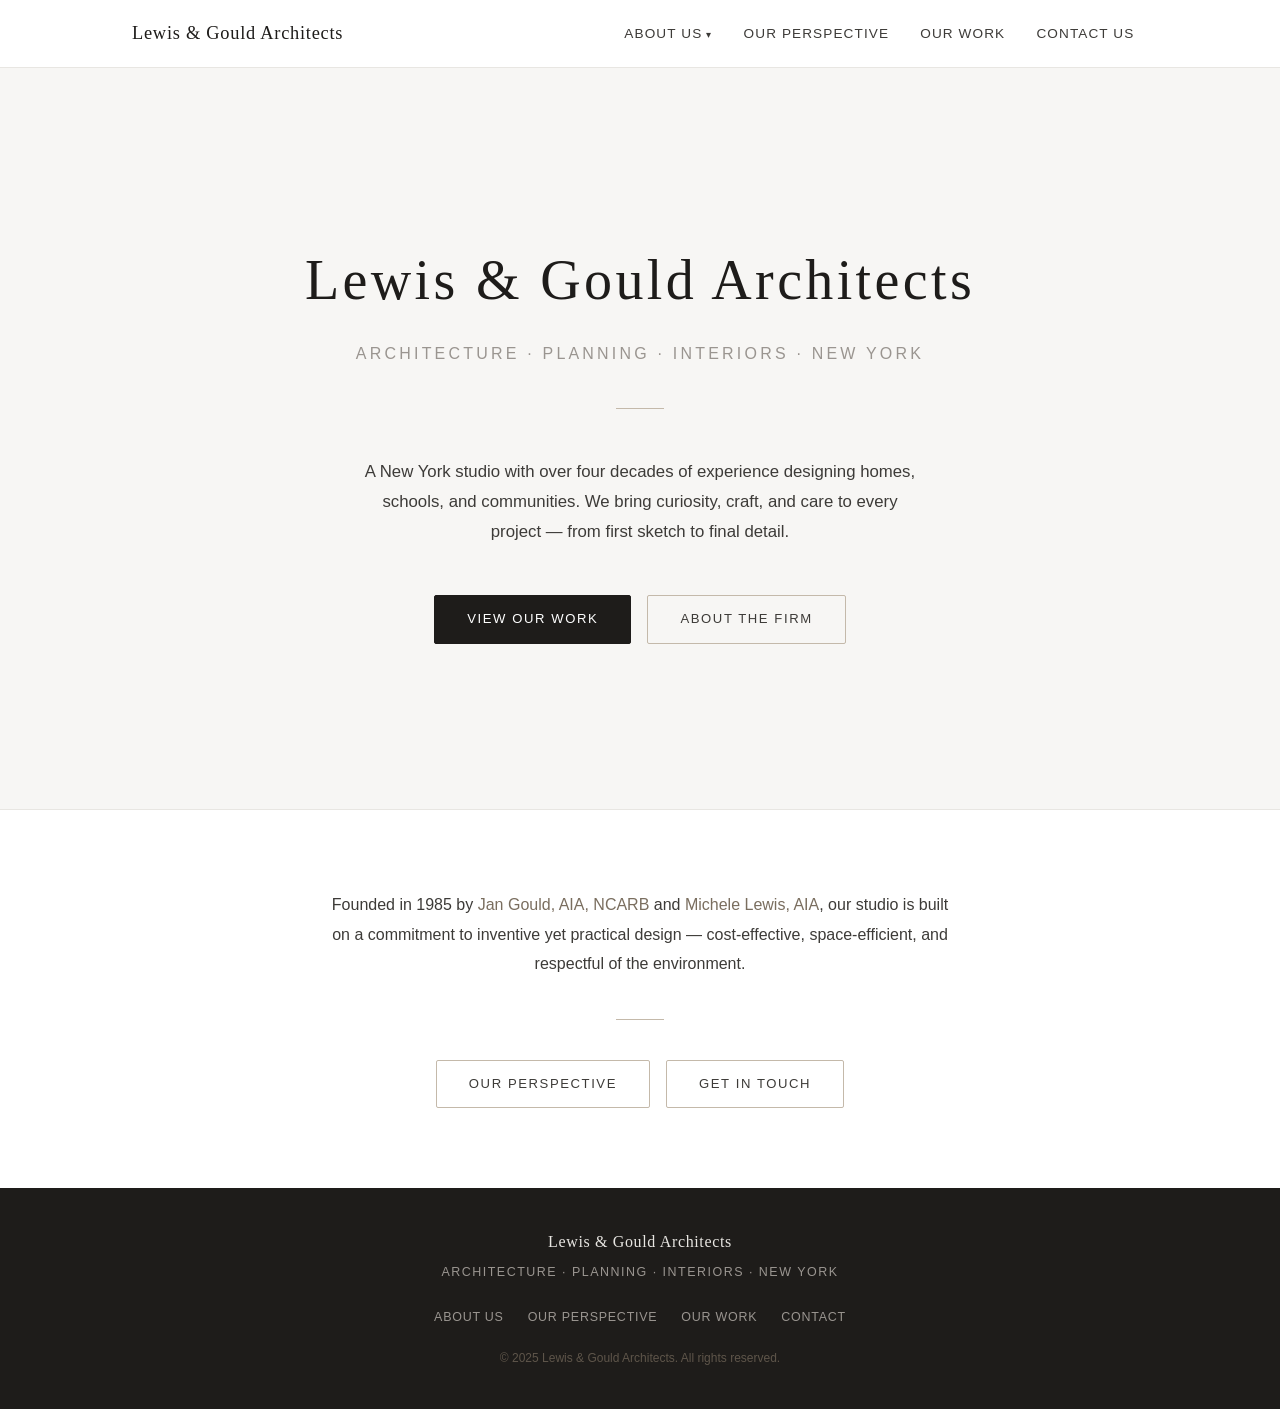
==== commit 6816e70b: "Revert "[UPDATE] Align designs" This reverts commit 9b4dec1340221a4c598b70ef9bad7c5344952ddb." ====
--- a/index.html
+++ b/index.html
@@ -3,64 +3,90 @@
 <head>
   <meta charset="UTF-8" />
   <meta name="viewport" content="width=device-width, initial-scale=1.0" />
-  <title>Lewis and Gould Architects: Architecture, Planning, Interiors: New York, NY, USA, Manhattan, Westchester, New York Architects</title>
+  <title>Lewis &amp; Gould Architects — New York</title>
   <meta name="description" content="Lewis and Gould Architects, Principals Michele Lewis and Jan Gould are registered architects designing in New York City, NY, and Westchester. Specializing in residential and commercial architecture and interior design." />
-  <meta name="keywords" content="architecture, architects, new york architects, architectural firm, new york, preservation, design, urban planning, interior design, residential design, house design, houses, building, corporate architecture, interiors, master planning, sustainable, sustainability, green design, problem solving, attention to detail" />
+  <meta name="keywords" content="architecture, architects, new york architects, interior design, residential design, renovation, sustainable design, school design, affordable housing" />
   <link rel="stylesheet" href="css/style.css" />
 </head>
 <body>
 
-<div class="site-wrapper">
+  <!-- ===== HEADER ===== -->
+  <header>
+    <div class="nav-inner">
+      <a href="index.html" class="site-logo">Lewis &amp; Gould Architects</a>
 
-  <!-- ===== SIDEBAR ===== -->
-  <aside class="sidebar">
-    <div class="logo-area">
-      <a href="index.html" class="logo-link">
-        <div class="logo-wordmark"><span class="logo-lewis">LEWIS</span><span class="logo-and">AND</span><span class="logo-gould">GOULD</span></div>
-        <div class="logo-sub">Architecture&nbsp;&nbsp;Planning&nbsp;&nbsp;Interiors</div>
-      </a>
+      <!-- Checkbox-hack mobile toggle — no JS required -->
+      <input type="checkbox" id="nav-toggle" class="nav-toggle" aria-label="Toggle navigation" />
+      <label for="nav-toggle" class="nav-toggle-label" aria-hidden="true">
+        <span></span><span></span><span></span>
+      </label>
+
+      <nav aria-label="Main navigation">
+        <ul>
+          <li class="dropdown">
+            <a href="aboutus.html" class="dropdown-toggle">About Us</a>
+            <ul class="dropdown-menu">
+              <li><a href="aboutus.html">Overview</a></li>
+              <li><a href="aboutus_jan.html">Jan Gould</a></li>
+              <li><a href="aboutus_michele.html">Michele Lewis</a></li>
+              <li><a href="aboutus_publications.html">Publications</a></li>
+            </ul>
+          </li>
+          <li><a href="ourperspective.html">Our Perspective</a></li>
+          <li><a href="ourwork.html">Our Work</a></li>
+          <li><a href="contactus.html">Contact Us</a></li>
+        </ul>
+      </nav>
     </div>
+  </header>
 
-    <nav class="main-nav" aria-label="Main">
-      <a href="aboutus.html">About Us</a>
-      <a href="contactus.html">Contact Us</a>
-      <a href="ourperspective.html">Our Perspective</a>
-      <a href="ourwork.html">Our Work</a>
-    </nav>
+  <!-- ===== HERO ===== -->
+  <section class="hero">
+    <h1 class="hero-firm-name">Lewis &amp; Gould Architects</h1>
+    <p class="hero-tagline">Architecture &middot; Planning &middot; Interiors &middot; New York</p>
+    <div class="hero-divider"></div>
+    <p class="hero-intro">
+      A New York studio with over four decades of experience designing homes, schools,
+      and communities. We bring curiosity, craft, and care to every project — from
+      first sketch to final detail.
+    </p>
+    <div class="btn-group">
+      <a href="ourwork.html" class="btn btn-primary">View Our Work</a>
+      <a href="aboutus.html" class="btn btn-outline">About the Firm</a>
+    </div>
+  </section>
 
-    <div class="sub-nav"><!-- no sub-nav on home --></div>
+  <!-- ===== BRIEF INTRO STRIP ===== -->
+  <section style="padding: 5rem 2rem; background-color: var(--color-white);">
+    <div class="content-block text-center">
+      <p>
+        Founded in 1985 by <a href="aboutus_jan.html">Jan Gould, AIA, NCARB</a> and
+        <a href="aboutus_michele.html">Michele Lewis, AIA</a>, our studio is built on a
+        commitment to inventive yet practical design — cost-effective, space-efficient,
+        and respectful of the environment.
+      </p>
+      <div class="section-rule"></div>
+      <div class="btn-group">
+        <a href="ourperspective.html" class="btn btn-outline">Our Perspective</a>
+        <a href="contactus.html" class="btn btn-outline">Get in Touch</a>
+      </div>
+    </div>
+  </section>
 
-    <div class="sidebar-bottom">
-      Member: US Green Building Council<br />
-      Member: 1% Solution Public Architecture<br />
-      Member: American Institute of Architects
+  <!-- ===== FOOTER ===== -->
+  <footer>
+    <div class="footer-inner">
+      <p class="footer-firm">Lewis &amp; Gould Architects</p>
+      <p class="footer-tagline">Architecture &middot; Planning &middot; Interiors &middot; New York</p>
+      <ul class="footer-links">
+        <li><a href="aboutus.html">About Us</a></li>
+        <li><a href="ourperspective.html">Our Perspective</a></li>
+        <li><a href="ourwork.html">Our Work</a></li>
+        <li><a href="contactus.html">Contact</a></li>
+      </ul>
+      <p class="footer-copy">&copy; 2025 Lewis &amp; Gould Architects. All rights reserved.</p>
     </div>
-  </aside>
+  </footer>
 
-  <!-- ===== MAIN CONTENT ===== -->
-  <main class="main-content">
-
-    <div class="hero-panel">
-      <!-- Drop your hero image here as images/home-hero.jpg -->
-      <img src="images/home-hero.jpg" alt="Lewis and Gould Architects — New York"
-           onerror="this.style.display='none';this.nextElementSibling.style.display='flex'" />
-      <div class="hero-img-placeholder" style="display:none;">
-        <div style="text-align:center;">
-          <p style="font-size:28px; font-weight:bold; color:#bbb; letter-spacing:0.05em; margin-bottom:8px;">LEWIS<span style="font-weight:400;color:#888;">AND</span>GOULD</p>
-          <p style="font-size:9px; letter-spacing:0.2em; color:#777; text-transform:uppercase;">Architecture &nbsp; Planning &nbsp; Interiors</p>
-          <p style="margin-top:40px; font-size:10px; color:#666;">[ Hero image: place images/home-hero.jpg ]</p>
-        </div>
-      </div>
-      <div class="hero-caption">New York</div>
-    </div>
-
-    <footer class="site-footer">
-      <p>19 West 37th Street, New York, NY 10018 &nbsp;&bull;&nbsp; Tel. 212-354-1999</p>
-      <p><a href="mailto:architects@lewisandgould.com">architects@lewisandgould.com</a></p>
-    </footer>
-
-  </main>
-
-</div>
 </body>
 </html>
--- a/css/style.css
+++ b/css/style.css
@@ -1,455 +1,747 @@
 /* ============================================================
-   Lewis & Gould Architects — Stylesheet (matches original site)
+   Lewis & Gould Architects — Main Stylesheet
    ============================================================ */
 
-*, *::before, *::after { box-sizing: border-box; margin: 0; padding: 0; }
-
-/* ---------- Variables ---------- */
+/* ---------- Reset & Base ---------- */
+*, *::before, *::after {
+  box-sizing: border-box;
+  margin: 0;
+  padding: 0;
+}
+
 :root {
-  --bg:            #303030;
-  --sidebar-bg:    #424242;
-  --logo-bg:       #4a4a4a;
-  --nav-bg:        #505050;
-  --nav-active-bg: #686868;
-  --nav-border:    #383838;
-  --subnav-bg:     #f1efe9;
-  --subnav-text:   #666666;
-  --subnav-active: #333333;
-  --panel-bg:      #c8dce6;
-  --panel-text:    #444444;
-  --font:          Arial, Helvetica, sans-serif;
-  --sidebar-w:     265px;
-}
-
-html, body {
+  --color-white:      #ffffff;
+  --color-off-white:  #f7f6f4;
+  --color-light-gray: #e8e6e2;
+  --color-mid-gray:   #9a9590;
+  --color-dark-gray:  #3d3b38;
+  --color-near-black: #1e1c1a;
+  --color-accent:     #7a6e5f;   /* warm muted brown — earthy, architectural */
+  --color-accent-lt:  #c4b9aa;
+
+  --font-serif:   'Georgia', 'Times New Roman', serif;
+  --font-sans:    'Helvetica Neue', 'Arial', sans-serif;
+
+  --max-width:    1080px;
+  --nav-height:   68px;
+  --transition:   0.2s ease;
+}
+
+html {
+  font-size: 16px;
+  scroll-behavior: smooth;
+}
+
+body {
+  font-family: var(--font-sans);
+  color: var(--color-dark-gray);
+  background-color: var(--color-white);
+  line-height: 1.7;
+  -webkit-font-smoothing: antialiased;
+}
+
+img {
+  display: block;
+  max-width: 100%;
+  height: auto;
+}
+
+a {
+  color: var(--color-accent);
+  text-decoration: none;
+  transition: color var(--transition);
+}
+
+a:hover {
+  color: var(--color-near-black);
+}
+
+/* ---------- Layout ---------- */
+.container {
+  max-width: var(--max-width);
+  margin: 0 auto;
+  padding: 0 2rem;
+}
+
+/* ---------- Header & Navigation ---------- */
+header {
+  position: sticky;
+  top: 0;
+  z-index: 100;
+  background-color: var(--color-white);
+  border-bottom: 1px solid var(--color-light-gray);
+  height: var(--nav-height);
+}
+
+.nav-inner {
+  max-width: var(--max-width);
+  margin: 0 auto;
+  padding: 0 2rem;
   height: 100%;
-  font-family: var(--font);
-  background-color: var(--bg);
-  color: var(--panel-text);
-  -webkit-font-smoothing: antialiased;
-}
-
-body {
-  display: flex;
-  justify-content: center;
-  align-items: flex-start;
-  min-height: 100vh;
-  padding: 20px 0;
-}
-
-a { text-decoration: none; }
-
-img { display: block; }
-
-/* ---------- Site wrapper ---------- */
-.site-wrapper {
-  width: 850px;
-  display: flex;
-  min-height: 580px;
-  background-color: var(--sidebar-bg);
-}
-
-/* ================================================
-   SIDEBAR
-   ================================================ */
-.sidebar {
-  width: var(--sidebar-w);
-  flex-shrink: 0;
-  display: flex;
+  display: flex;
+  align-items: center;
+  justify-content: space-between;
+}
+
+.site-logo {
+  font-family: var(--font-serif);
+  font-size: 1.15rem;
+  font-weight: normal;
+  letter-spacing: 0.04em;
+  color: var(--color-near-black);
+  text-decoration: none;
+  white-space: nowrap;
+}
+
+.site-logo:hover {
+  color: var(--color-accent);
+}
+
+/* Main nav */
+nav {
+  display: flex;
+  align-items: center;
+  gap: 0.25rem;
+}
+
+nav > ul {
+  display: flex;
+  list-style: none;
+  gap: 0.25rem;
+  align-items: center;
+}
+
+nav > ul > li {
+  position: relative;
+}
+
+nav > ul > li > a {
+  display: block;
+  padding: 0.5rem 0.85rem;
+  font-size: 0.85rem;
+  letter-spacing: 0.08em;
+  text-transform: uppercase;
+  color: var(--color-dark-gray);
+  border-radius: 2px;
+  transition: color var(--transition), background-color var(--transition);
+}
+
+nav > ul > li > a:hover,
+nav > ul > li > a.active {
+  color: var(--color-near-black);
+  background-color: var(--color-off-white);
+}
+
+/* Dropdown */
+.dropdown {
+  position: relative;
+}
+
+.dropdown-toggle::after {
+  content: ' ▾';
+  font-size: 0.65rem;
+  vertical-align: middle;
+}
+
+.dropdown-menu {
+  display: none;
+  position: absolute;
+  top: calc(100% + 4px);
+  left: 0;
+  background-color: var(--color-white);
+  border: 1px solid var(--color-light-gray);
+  border-radius: 3px;
+  min-width: 160px;
+  box-shadow: 0 4px 16px rgba(0,0,0,0.08);
+  list-style: none;
+  z-index: 200;
+  padding: 0.35rem 0;
+}
+
+.dropdown-menu li a {
+  display: block;
+  padding: 0.5rem 1rem;
+  font-size: 0.82rem;
+  letter-spacing: 0.05em;
+  text-transform: uppercase;
+  color: var(--color-dark-gray);
+  white-space: nowrap;
+  transition: background-color var(--transition);
+}
+
+.dropdown-menu li a:hover {
+  background-color: var(--color-off-white);
+  color: var(--color-near-black);
+}
+
+/* Show dropdown on hover via CSS — no JS needed */
+.dropdown:hover .dropdown-menu,
+.dropdown:focus-within .dropdown-menu {
+  display: block;
+}
+
+/* Mobile menu toggle (checkbox hack) */
+.nav-toggle {
+  display: none;
+}
+
+.nav-toggle-label {
+  display: none;
+  cursor: pointer;
   flex-direction: column;
-  background-color: var(--sidebar-bg);
-}
-
-/* --- Logo --- */
-.logo-area {
-  background: linear-gradient(160deg, #525252 0%, #464646 60%, #3e3e3e 100%);
-  padding: 28px 18px 22px;
-  flex-shrink: 0;
-}
-
-.logo-link {
+  gap: 5px;
+  padding: 6px;
+}
+
+.nav-toggle-label span {
   display: block;
-  line-height: 1;
-}
-
-.logo-wordmark {
-  font-size: 26px;
-  font-weight: bold;
-  letter-spacing: 0.01em;
-  color: #fff;
-  line-height: 1;
-}
-
-.logo-and {
-  font-weight: 400;
-  color: #aaa;
-}
-
-.logo-sub {
-  font-size: 8.5px;
-  letter-spacing: 0.22em;
-  color: #aaa;
-  margin-top: 7px;
-  text-transform: uppercase;
-}
-
-/* --- Main 2×2 nav grid --- */
-.main-nav {
-  display: grid;
-  grid-template-columns: 1fr 1fr;
-  border-top: 1px solid var(--nav-border);
-  border-bottom: 1px solid var(--nav-border);
-  flex-shrink: 0;
-}
-
-.main-nav a {
-  display: flex;
+  width: 24px;
+  height: 2px;
+  background-color: var(--color-dark-gray);
+  transition: transform var(--transition), opacity var(--transition);
+}
+
+/* ---------- Page Hero (home) ---------- */
+.hero {
+  display: flex;
+  flex-direction: column;
   align-items: center;
   justify-content: center;
-  padding: 10px 5px;
-  font-size: 11px;
-  color: #ccc;
-  background-color: var(--nav-bg);
-  border: 1px solid var(--nav-border);
   text-align: center;
-  transition: background 0.15s, color 0.15s;
-}
-
-.main-nav a:hover {
-  background-color: #606060;
-  color: #fff;
-}
-
-.main-nav a.active {
-  background-color: var(--nav-active-bg);
-  color: #fff;
-  font-weight: bold;
-}
-
-/* --- Sub-nav (cream section) --- */
+  min-height: calc(90vh - var(--nav-height));
+  padding: 4rem 2rem;
+  background-color: var(--color-off-white);
+  border-bottom: 1px solid var(--color-light-gray);
+}
+
+.hero-firm-name {
+  font-family: var(--font-serif);
+  font-size: clamp(2rem, 5vw, 3.5rem);
+  font-weight: normal;
+  letter-spacing: 0.06em;
+  color: var(--color-near-black);
+  margin-bottom: 0.75rem;
+}
+
+.hero-tagline {
+  font-size: clamp(0.85rem, 2vw, 1rem);
+  letter-spacing: 0.2em;
+  text-transform: uppercase;
+  color: var(--color-mid-gray);
+  margin-bottom: 2.5rem;
+}
+
+.hero-intro {
+  max-width: 560px;
+  font-size: 1.05rem;
+  color: var(--color-dark-gray);
+  margin-bottom: 3rem;
+  line-height: 1.8;
+}
+
+.hero-divider {
+  width: 48px;
+  height: 1px;
+  background-color: var(--color-accent-lt);
+  margin: 0 auto 3rem;
+}
+
+.btn-group {
+  display: flex;
+  gap: 1rem;
+  flex-wrap: wrap;
+  justify-content: center;
+}
+
+.btn {
+  display: inline-block;
+  padding: 0.75rem 2rem;
+  font-size: 0.82rem;
+  letter-spacing: 0.12em;
+  text-transform: uppercase;
+  border-radius: 2px;
+  transition: background-color var(--transition), color var(--transition), border-color var(--transition);
+}
+
+.btn-primary {
+  background-color: var(--color-near-black);
+  color: var(--color-white);
+  border: 1px solid var(--color-near-black);
+}
+
+.btn-primary:hover {
+  background-color: var(--color-accent);
+  border-color: var(--color-accent);
+  color: var(--color-white);
+}
+
+.btn-outline {
+  background-color: transparent;
+  color: var(--color-dark-gray);
+  border: 1px solid var(--color-accent-lt);
+}
+
+.btn-outline:hover {
+  border-color: var(--color-dark-gray);
+  color: var(--color-near-black);
+}
+
+/* ---------- Page Header (interior pages) ---------- */
+.page-header {
+  padding: 4rem 2rem 3rem;
+  background-color: var(--color-off-white);
+  border-bottom: 1px solid var(--color-light-gray);
+  text-align: center;
+}
+
+.page-header h1 {
+  font-family: var(--font-serif);
+  font-size: clamp(1.6rem, 4vw, 2.5rem);
+  font-weight: normal;
+  letter-spacing: 0.04em;
+  color: var(--color-near-black);
+  margin-bottom: 0.5rem;
+}
+
+.page-header .subtitle {
+  font-size: 0.85rem;
+  letter-spacing: 0.14em;
+  text-transform: uppercase;
+  color: var(--color-mid-gray);
+}
+
+/* ---------- Main Content ---------- */
+main {
+  padding: 4rem 0;
+}
+
+.content-block {
+  max-width: 700px;
+  margin: 0 auto;
+  padding: 0 2rem;
+}
+
+.content-block p {
+  margin-bottom: 1.4rem;
+  font-size: 1rem;
+  line-height: 1.85;
+}
+
+.content-block p:last-child {
+  margin-bottom: 0;
+}
+
+.content-block .attribution {
+  font-style: italic;
+  color: var(--color-mid-gray);
+  margin-top: 2rem;
+  font-size: 0.95rem;
+}
+
+.section-rule {
+  width: 48px;
+  height: 1px;
+  background-color: var(--color-accent-lt);
+  margin: 2.5rem auto;
+}
+
+/* ---------- About Sub-nav ---------- */
 .sub-nav {
-  background-color: var(--subnav-bg);
-  flex: 1;
-  padding: 10px 0 6px;
+  background-color: var(--color-white);
+  border-bottom: 1px solid var(--color-light-gray);
+  padding: 0 2rem;
 }
 
 .sub-nav ul {
+  display: flex;
   list-style: none;
-}
-
-.sub-nav ul li {
-  line-height: 1;
+  gap: 0;
+  max-width: var(--max-width);
+  margin: 0 auto;
+  overflow-x: auto;
 }
 
 .sub-nav ul li a {
   display: block;
-  padding: 5px 14px 5px 6px;
-  font-size: 11px;
-  color: var(--subnav-text);
-  text-align: right;
-  transition: color 0.1s;
-}
-
-.sub-nav ul li a:hover {
-  color: #333;
-  text-decoration: underline;
-}
-
+  padding: 0.85rem 1.1rem;
+  font-size: 0.8rem;
+  letter-spacing: 0.08em;
+  text-transform: uppercase;
+  color: var(--color-mid-gray);
+  border-bottom: 2px solid transparent;
+  white-space: nowrap;
+  transition: color var(--transition), border-color var(--transition);
+}
+
+.sub-nav ul li a:hover,
 .sub-nav ul li a.active {
-  color: var(--subnav-active);
-  font-weight: bold;
-}
-
-/* Indented sub-items */
-.sub-nav ul li.sub-item a {
-  font-size: 10px;
-  color: #888;
-  padding-right: 22px;
-}
-
-.sub-nav ul li.sub-item a:hover {
-  color: #555;
-}
-
-/* Section label (not a link) */
-.sub-nav .section-label {
-  display: block;
-  padding: 5px 14px 5px 6px;
-  font-size: 11px;
-  color: var(--subnav-active);
-  font-weight: bold;
-  text-align: right;
-}
-
-/* --- Sidebar membership logos area --- */
-.sidebar-bottom {
-  background-color: var(--subnav-bg);
-  padding: 10px 12px 14px;
-  border-top: 1px solid #ddd;
-  text-align: right;
-  font-size: 9px;
-  color: #888;
-  line-height: 1.6;
-}
-
-/* ================================================
-   MAIN CONTENT AREA
-   ================================================ */
-.main-content {
-  flex: 1;
-  display: flex;
-  flex-direction: column;
-  min-width: 0;
-  background-color: #555;
-}
-
-/* Full-width image panel (home page) */
-.hero-panel {
-  position: relative;
-  flex: 1;
-  overflow: hidden;
-  background-color: #404040;
-}
-
-.hero-panel img {
+  color: var(--color-near-black);
+  border-bottom-color: var(--color-accent);
+}
+
+/* ---------- Bio Page ---------- */
+.bio-layout {
+  display: grid;
+  grid-template-columns: 260px 1fr;
+  gap: 3rem;
+  max-width: var(--max-width);
+  margin: 0 auto;
+  padding: 0 2rem;
+}
+
+.bio-photo img {
   width: 100%;
-  height: 100%;
+  aspect-ratio: 3 / 4;
   object-fit: cover;
-}
-
-.hero-img-placeholder {
+  background-color: var(--color-light-gray);
+}
+
+.bio-photo .photo-placeholder {
   width: 100%;
-  height: 100%;
-  min-height: 560px;
-  background-color: #4a4a4a;
+  aspect-ratio: 3 / 4;
+  background-color: var(--color-light-gray);
   display: flex;
   align-items: center;
   justify-content: center;
-  color: #888;
-  font-size: 11px;
-  letter-spacing: 0.05em;
-}
-
-.hero-caption {
-  position: absolute;
-  bottom: 8px;
-  left: 10px;
-  font-size: 10px;
-  color: rgba(255,255,255,0.7);
-  background: rgba(0,0,0,0.35);
-  padding: 2px 8px;
-}
-
-/* --- Split layout: image + text panel --- */
-.split-panels {
-  display: flex;
-  flex: 1;
-  min-height: 0;
-}
-
-.image-panel {
-  position: relative;
-  flex: 1;
-  overflow: hidden;
-  background-color: #3a3a3a;
-  min-height: 400px;
-}
-
-.image-panel img {
+  color: var(--color-mid-gray);
+  font-size: 0.8rem;
+  letter-spacing: 0.06em;
+  text-align: center;
+  padding: 1rem;
+}
+
+.bio-text h2 {
+  font-family: var(--font-serif);
+  font-size: 1.6rem;
+  font-weight: normal;
+  color: var(--color-near-black);
+  margin-bottom: 0.25rem;
+}
+
+.bio-text .bio-title {
+  font-size: 0.82rem;
+  letter-spacing: 0.12em;
+  text-transform: uppercase;
+  color: var(--color-mid-gray);
+  margin-bottom: 2rem;
+}
+
+.bio-text p {
+  font-size: 1rem;
+  line-height: 1.85;
+  margin-bottom: 1.2rem;
+  color: var(--color-dark-gray);
+}
+
+.placeholder-note {
+  font-style: italic;
+  color: var(--color-mid-gray);
+}
+
+/* ---------- Portfolio Grid ---------- */
+.portfolio-note {
+  text-align: center;
+  font-style: italic;
+  color: var(--color-mid-gray);
+  margin-bottom: 2.5rem;
+  font-size: 0.95rem;
+}
+
+.portfolio-grid {
+  display: grid;
+  grid-template-columns: repeat(3, 1fr);
+  gap: 1.5rem;
+  max-width: var(--max-width);
+  margin: 0 auto;
+  padding: 0 2rem;
+}
+
+.portfolio-item {
+  display: flex;
+  flex-direction: column;
+}
+
+.portfolio-item img {
   width: 100%;
-  height: 100%;
+  aspect-ratio: 4 / 3;
   object-fit: cover;
+  background-color: var(--color-light-gray);
+  transition: opacity var(--transition);
+}
+
+.portfolio-item img:hover {
+  opacity: 0.88;
 }
 
 .img-placeholder {
   width: 100%;
-  height: 100%;
-  min-height: 400px;
-  background: linear-gradient(135deg, #555 0%, #3a3a3a 100%);
-  display: flex;
-  align-items: flex-end;
-  justify-content: flex-start;
-}
-
-/* Page title overlay on image */
-.page-title {
-  position: absolute;
-  bottom: 24px;
-  left: 18px;
-  line-height: 1;
-  pointer-events: none;
-  user-select: none;
-}
-
-.page-title .pt-small {
-  display: block;
-  font-size: 32px;
-  font-weight: 300;
-  color: rgba(255,255,255,0.82);
-  margin-bottom: -4px;
+  aspect-ratio: 4 / 3;
+  background-color: var(--color-light-gray);
+  display: flex;
+  align-items: center;
+  justify-content: center;
+  color: var(--color-mid-gray);
+  font-size: 0.75rem;
+  letter-spacing: 0.04em;
+}
+
+.portfolio-caption {
+  padding: 0.75rem 0 0;
+}
+
+.portfolio-caption .project-name {
+  font-size: 0.88rem;
+  font-weight: 600;
+  color: var(--color-near-black);
+  letter-spacing: 0.02em;
+  margin-bottom: 0.15rem;
+}
+
+.portfolio-caption .project-type {
+  font-size: 0.78rem;
+  letter-spacing: 0.06em;
+  text-transform: uppercase;
+  color: var(--color-mid-gray);
+}
+
+/* ---------- Contact Page ---------- */
+.contact-layout {
+  display: grid;
+  grid-template-columns: 1fr 1.6fr;
+  gap: 4rem;
+  max-width: var(--max-width);
+  margin: 0 auto;
+  padding: 0 2rem;
+}
+
+.contact-info h2 {
+  font-family: var(--font-serif);
+  font-size: 1.3rem;
+  font-weight: normal;
+  color: var(--color-near-black);
+  margin-bottom: 1.2rem;
+}
+
+.contact-info address {
   font-style: normal;
-}
-
-.page-title .pt-large {
-  display: block;
-  font-size: 68px;
-  font-weight: bold;
-  color: rgba(180,180,180,0.55);
-  line-height: 1;
-}
-
-.page-title.dark-overlay .pt-small { color: rgba(150,150,150,0.7); }
-.page-title.dark-overlay .pt-large { color: rgba(100,100,100,0.55); }
-
-.photo-caption {
-  position: absolute;
-  bottom: 8px;
-  left: 6px;
-  font-size: 9px;
-  color: rgba(255,255,255,0.65);
-  background: rgba(0,0,0,0.3);
-  padding: 2px 7px;
-}
-
-/* Right text panel */
-.text-panel {
-  width: 205px;
-  flex-shrink: 0;
-  background-color: var(--panel-bg);
-  padding: 18px 14px;
-  font-size: 11px;
-  color: var(--panel-text);
-  line-height: 1.65;
-  text-align: justify;
-  overflow-y: auto;
-}
-
-.text-panel p { margin-bottom: 11px; }
-.text-panel p:last-child { margin-bottom: 0; }
-
-.text-panel .attribution {
+  font-size: 0.95rem;
+  line-height: 1.9;
+  color: var(--color-dark-gray);
+}
+
+.contact-info .contact-note {
+  margin-top: 1.5rem;
+  font-size: 0.88rem;
+  color: var(--color-mid-gray);
+  font-style: italic;
+}
+
+/* Form */
+.contact-form {
+  display: flex;
+  flex-direction: column;
+  gap: 1.1rem;
+}
+
+.form-group {
+  display: flex;
+  flex-direction: column;
+  gap: 0.35rem;
+}
+
+.form-group label {
+  font-size: 0.78rem;
+  letter-spacing: 0.1em;
+  text-transform: uppercase;
+  color: var(--color-mid-gray);
+}
+
+.form-group input,
+.form-group textarea,
+.form-group select {
+  width: 100%;
+  padding: 0.7rem 0.9rem;
+  font-family: var(--font-sans);
+  font-size: 0.95rem;
+  color: var(--color-near-black);
+  background-color: var(--color-white);
+  border: 1px solid var(--color-light-gray);
+  border-radius: 2px;
+  outline: none;
+  transition: border-color var(--transition);
+}
+
+.form-group input:focus,
+.form-group textarea:focus {
+  border-color: var(--color-accent);
+}
+
+.form-group textarea {
+  min-height: 160px;
+  resize: vertical;
+}
+
+.form-submit-area {
+  display: flex;
+  align-items: center;
+  gap: 1.5rem;
+  flex-wrap: wrap;
+}
+
+.form-note {
+  font-size: 0.8rem;
+  color: var(--color-mid-gray);
+  font-style: italic;
+}
+
+/* ---------- Footer ---------- */
+footer {
+  background-color: var(--color-near-black);
+  color: var(--color-mid-gray);
+  padding: 2.5rem 2rem;
   text-align: center;
-  font-style: italic;
-  margin-top: 14px;
-  color: #555;
-  font-size: 10.5px;
-}
-
-/* --- Full-width text area (below image or as a standalone) --- */
-.content-text-area {
-  background-color: var(--panel-bg);
-  padding: 22px 28px;
-  font-size: 12px;
-  color: var(--panel-text);
-  line-height: 1.7;
-  text-align: justify;
-}
-
-.content-text-area p { margin-bottom: 14px; }
-.content-text-area p:last-child { margin-bottom: 0; }
-
-/* --- Thumbnail strip --- */
-.thumb-strip {
-  display: flex;
-  height: 96px;
-  overflow: hidden;
-  flex-shrink: 0;
-}
-
-.thumb-strip img {
-  flex: 1 1 0;
-  height: 100%;
-  width: 0;
-  object-fit: cover;
-}
-
-.thumb-strip .thumb-ph {
-  flex: 1 1 0;
-  height: 100%;
-  background-color: #888;
-}
-
-.thumb-strip .thumb-ph:nth-child(even) { background-color: #aaa; }
-.thumb-strip .thumb-ph:nth-child(3n)   { background-color: #7a7a7a; }
-
-/* ---- Contact page ---- */
-.contact-info-panel {
-  background-color: #c5d6df;
-  padding: 22px 28px;
-  font-size: 11.5px;
-  color: #333;
-  line-height: 1.8;
-  flex-shrink: 0;
-}
-
-.contact-row {
-  display: flex;
-  margin-bottom: 12px;
-}
-
-.contact-label {
-  width: 110px;
-  flex-shrink: 0;
-  font-weight: bold;
-  color: #444;
-}
-
-.contact-value a { color: #444; }
-.contact-value a:hover { text-decoration: underline; }
-
-/* ---- Footer ---- */
-.site-footer {
-  background-color: #1e1e1e;
-  padding: 5px 12px;
-  display: flex;
-  justify-content: space-between;
-  align-items: center;
-  flex-shrink: 0;
-}
-
-.site-footer p {
-  font-size: 9px;
-  color: #888;
-}
-
-.site-footer a { color: #888; }
-.site-footer a:hover { color: #aaa; text-decoration: underline; }
-
-/* ================================================
-   RESPONSIVE
-   ================================================ */
-@media (max-width: 900px) {
-  body { padding: 0; }
-
-  .site-wrapper {
+}
+
+.footer-inner {
+  max-width: var(--max-width);
+  margin: 0 auto;
+}
+
+footer .footer-firm {
+  font-family: var(--font-serif);
+  font-size: 1rem;
+  color: var(--color-light-gray);
+  margin-bottom: 0.4rem;
+  letter-spacing: 0.04em;
+}
+
+footer .footer-tagline {
+  font-size: 0.78rem;
+  letter-spacing: 0.12em;
+  text-transform: uppercase;
+  color: var(--color-mid-gray);
+  margin-bottom: 1.2rem;
+}
+
+footer .footer-links {
+  display: flex;
+  justify-content: center;
+  gap: 1.5rem;
+  list-style: none;
+  flex-wrap: wrap;
+  margin-bottom: 1.2rem;
+}
+
+footer .footer-links a {
+  font-size: 0.78rem;
+  letter-spacing: 0.06em;
+  text-transform: uppercase;
+  color: var(--color-mid-gray);
+  transition: color var(--transition);
+}
+
+footer .footer-links a:hover {
+  color: var(--color-light-gray);
+}
+
+footer .footer-copy {
+  font-size: 0.75rem;
+  color: var(--color-accent);
+  opacity: 0.7;
+}
+
+/* ---------- Utility ---------- */
+.text-center { text-align: center; }
+
+.mt-1 { margin-top: 0.5rem; }
+.mt-2 { margin-top: 1rem; }
+.mt-3 { margin-top: 1.5rem; }
+.mt-4 { margin-top: 2rem; }
+
+/* ---------- Responsive ---------- */
+@media (max-width: 768px) {
+  /* Mobile nav */
+  .nav-toggle-label {
+    display: flex;
+  }
+
+  nav {
+    position: absolute;
+    top: var(--nav-height);
+    left: 0;
+    right: 0;
+    background-color: var(--color-white);
+    border-bottom: 1px solid var(--color-light-gray);
+    padding: 0.5rem 0 1rem;
+    display: none;
+    flex-direction: column;
+    align-items: stretch;
+    box-shadow: 0 4px 16px rgba(0,0,0,0.06);
+  }
+
+  .nav-toggle:checked ~ nav {
+    display: flex;
+  }
+
+  nav > ul {
+    flex-direction: column;
+    gap: 0;
     width: 100%;
-    flex-direction: column;
-  }
-
-  .sidebar {
-    width: 100%;
-  }
-
-  .logo-area {
-    padding: 20px 16px 16px;
-  }
-
-  .main-nav {
-    grid-template-columns: repeat(4, 1fr);
-  }
-
-  .sub-nav ul li a { text-align: left; padding-left: 14px; }
-  .sub-nav ul li.sub-item a { padding-left: 24px; }
-  .sidebar-bottom { text-align: left; }
-
-  .split-panels { flex-direction: column; }
-  .text-panel { width: 100%; }
-  .image-panel { min-height: 260px; }
-  .image-panel img { height: auto; object-fit: initial; }
-
-  .page-title .pt-small { font-size: 22px; }
-  .page-title .pt-large { font-size: 46px; }
-
-  .contact-row { flex-direction: column; }
-  .contact-label { width: auto; margin-bottom: 2px; }
-}
+  }
+
+  nav > ul > li > a {
+    padding: 0.75rem 1.5rem;
+    border-radius: 0;
+  }
+
+  /* Mobile dropdown — always show */
+  .dropdown-menu {
+    display: block;
+    position: static;
+    border: none;
+    box-shadow: none;
+    border-left: 2px solid var(--color-light-gray);
+    margin-left: 2rem;
+    padding: 0;
+    background: transparent;
+    min-width: 0;
+  }
+
+  .dropdown-menu li a {
+    padding: 0.5rem 1rem;
+    font-size: 0.8rem;
+  }
+
+  /* Bio layout stacks */
+  .bio-layout {
+    grid-template-columns: 1fr;
+  }
+
+  .bio-photo img,
+  .bio-photo .photo-placeholder {
+    max-width: 260px;
+  }
+
+  /* Portfolio: 1 column on mobile */
+  .portfolio-grid {
+    grid-template-columns: 1fr;
+  }
+
+  /* Contact: stacks */
+  .contact-layout {
+    grid-template-columns: 1fr;
+    gap: 2.5rem;
+  }
+
+  /* Sub-nav scrollable */
+  .sub-nav ul {
+    flex-wrap: nowrap;
+  }
+}
+
+@media (min-width: 769px) and (max-width: 1024px) {
+  /* Portfolio: 2 columns on tablet */
+  .portfolio-grid {
+    grid-template-columns: repeat(2, 1fr);
+  }
+}
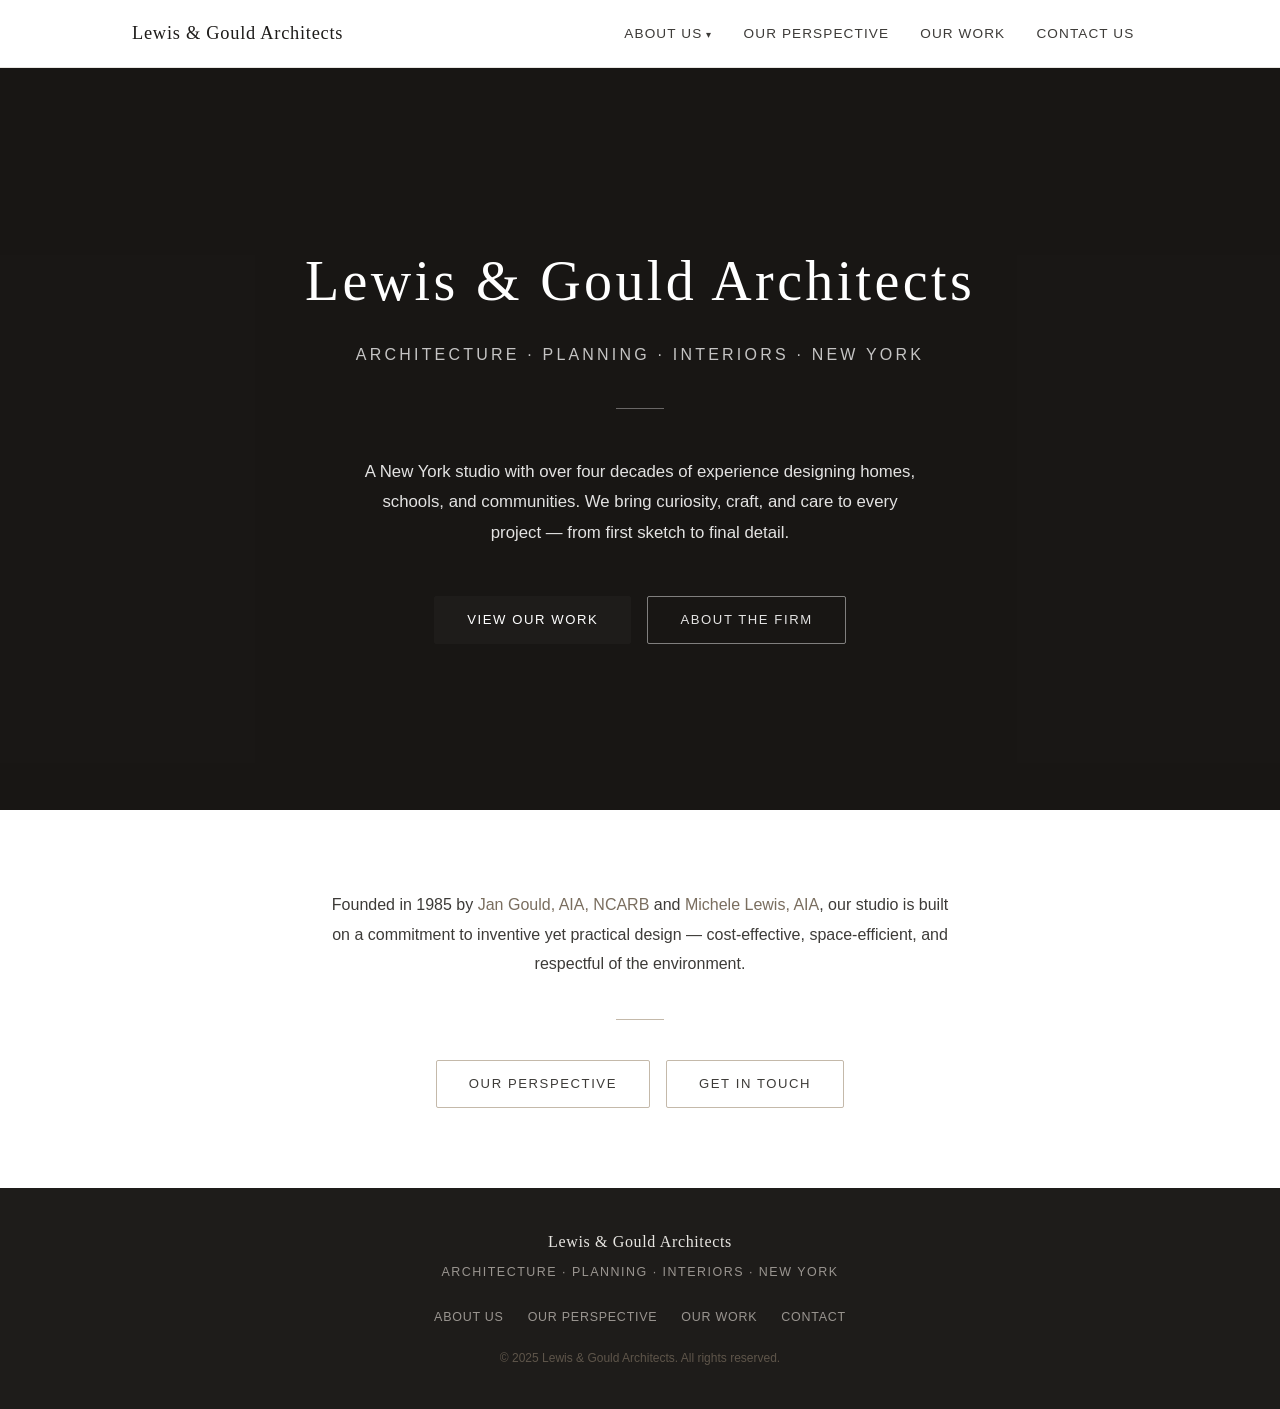
==== commit 6b2ef6c9: "[UPDATE] update cover photo" ====
--- a/index.html
+++ b/index.html
@@ -41,18 +41,21 @@
   </header>
 
   <!-- ===== HERO ===== -->
-  <section class="hero">
-    <h1 class="hero-firm-name">Lewis &amp; Gould Architects</h1>
-    <p class="hero-tagline">Architecture &middot; Planning &middot; Interiors &middot; New York</p>
-    <div class="hero-divider"></div>
-    <p class="hero-intro">
-      A New York studio with over four decades of experience designing homes, schools,
-      and communities. We bring curiosity, craft, and care to every project — from
-      first sketch to final detail.
-    </p>
-    <div class="btn-group">
-      <a href="ourwork.html" class="btn btn-primary">View Our Work</a>
-      <a href="aboutus.html" class="btn btn-outline">About the Firm</a>
+  <section class="hero hero-photo">
+    <div class="hero-overlay"></div>
+    <div class="hero-content">
+      <h1 class="hero-firm-name">Lewis &amp; Gould Architects</h1>
+      <p class="hero-tagline">Architecture &middot; Planning &middot; Interiors &middot; New York</p>
+      <div class="hero-divider"></div>
+      <p class="hero-intro">
+        A New York studio with over four decades of experience designing homes, schools,
+        and communities. We bring curiosity, craft, and care to every project — from
+        first sketch to final detail.
+      </p>
+      <div class="btn-group">
+        <a href="ourwork.html" class="btn btn-primary">View Our Work</a>
+        <a href="aboutus.html" class="btn btn-outline-light">About the Firm</a>
+      </div>
     </div>
   </section>
 
--- a/css/style.css
+++ b/css/style.css
@@ -108,11 +108,14 @@
   display: flex;
   list-style: none;
   gap: 0.25rem;
-  align-items: center;
+  align-items: stretch;
+  height: 100%;
 }
 
 nav > ul > li {
   position: relative;
+  display: flex;
+  align-items: center;
 }
 
 nav > ul > li > a {
@@ -146,7 +149,7 @@
 .dropdown-menu {
   display: none;
   position: absolute;
-  top: calc(100% + 4px);
+  top: 100%;
   left: 0;
   background-color: var(--color-white);
   border: 1px solid var(--color-light-gray);
@@ -214,6 +217,53 @@
   border-bottom: 1px solid var(--color-light-gray);
 }
 
+/* Full-bleed photo hero variant */
+.hero.hero-photo {
+  position: relative;
+  background-image: url('../images/hero-venice.jpg');
+  background-size: cover;
+  background-position: center;
+  background-color: var(--color-near-black);
+  border-bottom: none;
+  padding: 0;
+}
+
+.hero-overlay {
+  position: absolute;
+  inset: 0;
+  background: rgba(20, 18, 16, 0.52);
+  z-index: 0;
+}
+
+.hero-content {
+  position: relative;
+  z-index: 1;
+  display: flex;
+  flex-direction: column;
+  align-items: center;
+  justify-content: center;
+  text-align: center;
+  width: 100%;
+  min-height: calc(90vh - var(--nav-height));
+  padding: 4rem 2rem;
+}
+
+.hero.hero-photo .hero-firm-name {
+  color: var(--color-white);
+}
+
+.hero.hero-photo .hero-tagline {
+  color: rgba(255,255,255,0.75);
+}
+
+.hero.hero-photo .hero-divider {
+  background-color: rgba(255,255,255,0.35);
+}
+
+.hero.hero-photo .hero-intro {
+  color: rgba(255,255,255,0.88);
+}
+
 .hero-firm-name {
   font-family: var(--font-serif);
   font-size: clamp(2rem, 5vw, 3.5rem);
@@ -286,6 +336,26 @@
   color: var(--color-near-black);
 }
 
+/* Light outline variant for use on dark/photo backgrounds */
+.btn-outline-light {
+  display: inline-block;
+  padding: 0.75rem 2rem;
+  font-size: 0.82rem;
+  letter-spacing: 0.12em;
+  text-transform: uppercase;
+  border-radius: 2px;
+  background-color: transparent;
+  color: rgba(255,255,255,0.88);
+  border: 1px solid rgba(255,255,255,0.45);
+  transition: background-color var(--transition), color var(--transition), border-color var(--transition);
+}
+
+.btn-outline-light:hover {
+  background-color: rgba(255,255,255,0.12);
+  border-color: rgba(255,255,255,0.8);
+  color: var(--color-white);
+}
+
 /* ---------- Page Header (interior pages) ---------- */
 .page-header {
   padding: 4rem 2rem 3rem;
@@ -346,10 +416,12 @@
 }
 
 /* ---------- About Sub-nav ---------- */
+/* Sits above .page-header — same off-white so they read as one band */
 .sub-nav {
-  background-color: var(--color-white);
-  border-bottom: 1px solid var(--color-light-gray);
+  background-color: var(--color-off-white);
+  border-bottom: none;
   padding: 0 2rem;
+  padding-top: 2rem;
 }
 
 .sub-nav ul {
@@ -592,6 +664,201 @@
   font-size: 0.8rem;
   color: var(--color-mid-gray);
   font-style: italic;
+}
+
+/* ---------- Our Work — Cover ---------- */
+.work-cover {
+  position: relative;
+  max-height: 600px;
+  overflow: hidden;
+  background-color: var(--color-near-black);
+}
+
+.work-cover img {
+  width: 100%;
+  max-height: 600px;
+  object-fit: cover;
+  object-position: center top;
+  display: block;
+  opacity: 0.85;
+}
+
+.work-cover-label {
+  position: absolute;
+  bottom: 2.5rem;
+  left: 2.5rem;
+  display: flex;
+  flex-direction: column;
+  line-height: 1;
+  color: var(--color-white);
+}
+
+.work-cover-title-sm {
+  font-family: var(--font-sans);
+  font-size: clamp(1.2rem, 3vw, 2rem);
+  font-weight: 300;
+  letter-spacing: 0.08em;
+  text-transform: uppercase;
+}
+
+.work-cover-title-lg {
+  font-family: var(--font-sans);
+  font-size: clamp(2.5rem, 7vw, 5rem);
+  font-weight: 700;
+  letter-spacing: 0.04em;
+  text-transform: uppercase;
+  margin-top: -0.1em;
+}
+
+.work-cover-caption {
+  position: absolute;
+  bottom: 1rem;
+  right: 1.5rem;
+  font-size: 0.75rem;
+  letter-spacing: 0.08em;
+  color: rgba(255,255,255,0.65);
+  font-style: italic;
+}
+
+/* ---------- Our Work — Intro ---------- */
+.work-intro {
+  padding: 4rem 0 3rem;
+  border-bottom: 1px solid var(--color-light-gray);
+}
+
+/* ---------- Our Work — Category Nav ---------- */
+.work-cat-nav {
+  background-color: var(--color-off-white);
+  border-bottom: 1px solid var(--color-light-gray);
+  position: sticky;
+  top: var(--nav-height);
+  z-index: 50;
+}
+
+.work-cat-nav ul {
+  display: flex;
+  list-style: none;
+  gap: 0;
+  max-width: var(--max-width);
+  margin: 0 auto;
+  padding: 0 2rem;
+  overflow-x: auto;
+  -webkit-overflow-scrolling: touch;
+}
+
+.work-cat-nav ul li a {
+  display: block;
+  padding: 1rem 1.1rem;
+  font-size: 0.78rem;
+  letter-spacing: 0.08em;
+  text-transform: uppercase;
+  color: var(--color-mid-gray);
+  white-space: nowrap;
+  border-bottom: 2px solid transparent;
+  transition: color var(--transition), border-color var(--transition);
+}
+
+.work-cat-nav ul li a:hover {
+  color: var(--color-near-black);
+  border-bottom-color: var(--color-accent);
+}
+
+/* ---------- Our Work — Sections ---------- */
+.work-section {
+  padding: 4rem 0;
+  border-bottom: 1px solid var(--color-light-gray);
+}
+
+.work-section:last-child {
+  border-bottom: none;
+}
+
+.work-section-header {
+  max-width: var(--max-width);
+  margin: 0 auto 2.5rem;
+  padding: 0 2rem;
+}
+
+.work-section-header h2 {
+  font-family: var(--font-serif);
+  font-size: clamp(1.3rem, 3vw, 1.8rem);
+  font-weight: normal;
+  color: var(--color-near-black);
+  letter-spacing: 0.02em;
+  padding-bottom: 1rem;
+  border-bottom: 1px solid var(--color-light-gray);
+}
+
+/* ---------- Publications Page ---------- */
+.publications-list {
+  padding-top: 0;
+  padding-bottom: 0;
+}
+
+.publications-list h2 {
+  font-family: var(--font-serif);
+  font-size: 1.35rem;
+  font-weight: normal;
+  color: var(--color-near-black);
+  margin-bottom: 2.5rem;
+  letter-spacing: 0.02em;
+}
+
+.pub-year-group {
+  margin-bottom: 2.5rem;
+  padding-bottom: 2.5rem;
+  border-bottom: 1px solid var(--color-light-gray);
+}
+
+.pub-year-group:last-child {
+  border-bottom: none;
+}
+
+.pub-year-group h3 {
+  font-family: var(--font-serif);
+  font-size: 1.1rem;
+  font-weight: normal;
+  color: var(--color-accent);
+  letter-spacing: 0.06em;
+  margin-bottom: 1rem;
+}
+
+.pub-year-group ul {
+  list-style: none;
+  padding: 0;
+}
+
+.pub-year-group ul li {
+  font-size: 0.95rem;
+  line-height: 1.7;
+  color: var(--color-dark-gray);
+  padding: 0.35rem 0 0.35rem 1.2rem;
+  position: relative;
+  border-bottom: 1px solid var(--color-off-white);
+}
+
+.pub-year-group ul li::before {
+  content: '—';
+  position: absolute;
+  left: 0;
+  color: var(--color-accent-lt);
+  font-size: 0.85rem;
+}
+
+/* ---------- Contact Info paragraphs ---------- */
+.contact-info p {
+  font-size: 0.95rem;
+  line-height: 1.8;
+  color: var(--color-dark-gray);
+  margin-bottom: 1.2rem;
+}
+
+.contact-info p:last-child {
+  margin-bottom: 0;
+}
+
+.contact-info .section-rule {
+  margin: 1.5rem 0;
 }
 
 /* ---------- Footer ---------- */
@@ -737,6 +1004,18 @@
   .sub-nav ul {
     flex-wrap: nowrap;
   }
+
+  /* Work cover label */
+  .work-cover-label {
+    bottom: 1.5rem;
+    left: 1.5rem;
+  }
+
+  /* Work category nav scrollable */
+  .work-cat-nav ul {
+    flex-wrap: nowrap;
+    padding: 0 1rem;
+  }
 }
 
 @media (min-width: 769px) and (max-width: 1024px) {
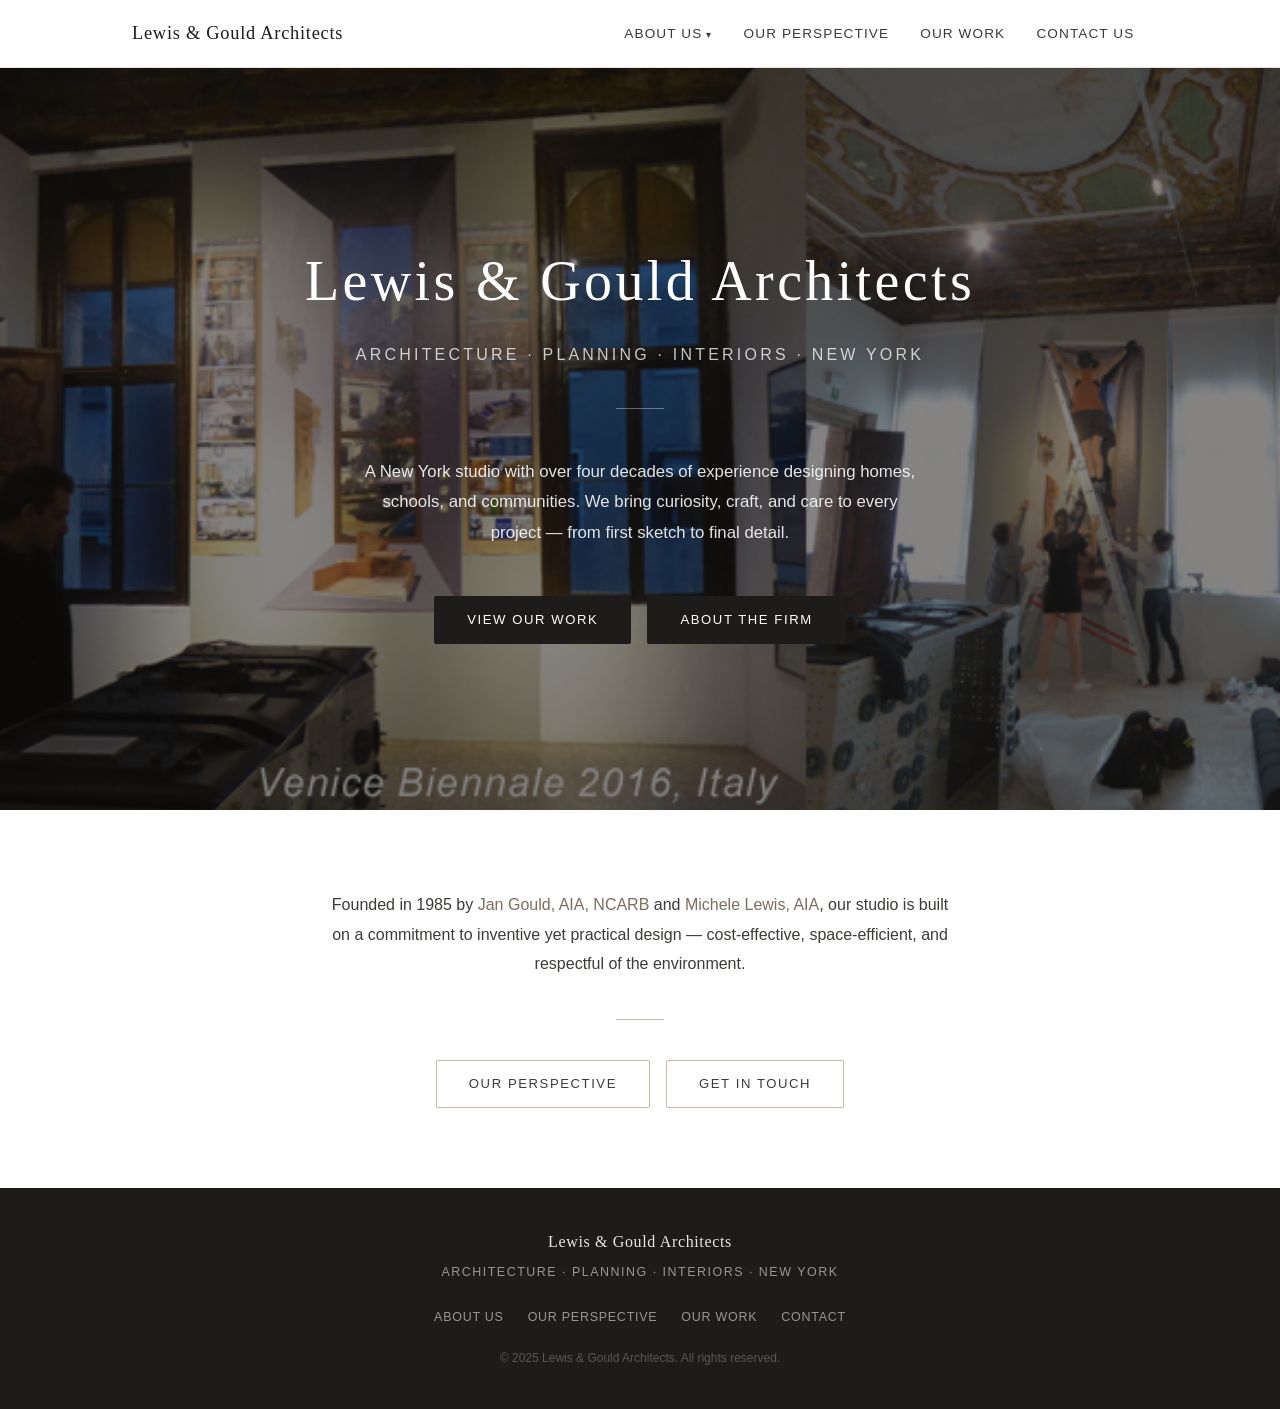
==== commit 15885253: "[UPDATE] CSS fix" ====
--- a/index.html
+++ b/index.html
@@ -54,7 +54,7 @@
       </p>
       <div class="btn-group">
         <a href="ourwork.html" class="btn btn-primary">View Our Work</a>
-        <a href="aboutus.html" class="btn btn-outline-light">About the Firm</a>
+        <a href="aboutus.html" class="btn btn-primary">About the Firm</a>
       </div>
     </div>
   </section>
--- a/css/style.css
+++ b/css/style.css
@@ -666,21 +666,26 @@
   font-style: italic;
 }
 
-/* ---------- Our Work — Cover ---------- */
-.work-cover {
+/* ---------- Our Work — Hero Split ---------- */
+.work-hero-split {
+  display: grid;
+  grid-template-columns: 55% 45%;
+  min-height: 600px;
+  border-bottom: 1px solid var(--color-light-gray);
+}
+
+.work-hero-image {
   position: relative;
-  max-height: 600px;
   overflow: hidden;
   background-color: var(--color-near-black);
 }
 
-.work-cover img {
+.work-hero-image img {
   width: 100%;
-  max-height: 600px;
+  height: 100%;
   object-fit: cover;
-  object-position: center top;
+  object-position: center;
   display: block;
-  opacity: 0.85;
 }
 
 .work-cover-label {
@@ -695,35 +700,47 @@
 
 .work-cover-title-sm {
   font-family: var(--font-sans);
-  font-size: clamp(1.2rem, 3vw, 2rem);
+  font-size: clamp(1.2rem, 2.5vw, 2rem);
   font-weight: 300;
   letter-spacing: 0.08em;
-  text-transform: uppercase;
 }
 
 .work-cover-title-lg {
   font-family: var(--font-sans);
-  font-size: clamp(2.5rem, 7vw, 5rem);
+  font-size: clamp(2.5rem, 6vw, 5rem);
   font-weight: 700;
-  letter-spacing: 0.04em;
-  text-transform: uppercase;
-  margin-top: -0.1em;
+  letter-spacing: 0.02em;
+  margin-top: -0.05em;
 }
 
 .work-cover-caption {
   position: absolute;
   bottom: 1rem;
-  right: 1.5rem;
-  font-size: 0.75rem;
-  letter-spacing: 0.08em;
-  color: rgba(255,255,255,0.65);
+  right: 1.2rem;
+  font-size: 0.72rem;
+  letter-spacing: 0.05em;
+  color: rgba(255,255,255,0.6);
   font-style: italic;
 }
 
-/* ---------- Our Work — Intro ---------- */
-.work-intro {
-  padding: 4rem 0 3rem;
-  border-bottom: 1px solid var(--color-light-gray);
+.work-hero-text {
+  padding: 3.5rem 3rem;
+  background-color: var(--color-off-white);
+  display: flex;
+  flex-direction: column;
+  justify-content: center;
+}
+
+.work-hero-text p {
+  font-size: 0.95rem;
+  line-height: 1.85;
+  color: var(--color-dark-gray);
+  margin-bottom: 1.2rem;
+  text-align: justify;
+}
+
+.work-hero-text p:last-child {
+  margin-bottom: 0;
 }
 
 /* ---------- Our Work — Category Nav ---------- */
@@ -1005,10 +1022,22 @@
     flex-wrap: nowrap;
   }
 
-  /* Work cover label */
+  /* Work hero split stacks on mobile */
+  .work-hero-split {
+    grid-template-columns: 1fr;
+  }
+
+  .work-hero-image {
+    min-height: 55vw;
+  }
+
   .work-cover-label {
     bottom: 1.5rem;
     left: 1.5rem;
+  }
+
+  .work-hero-text {
+    padding: 2.5rem 1.5rem;
   }
 
   /* Work category nav scrollable */
